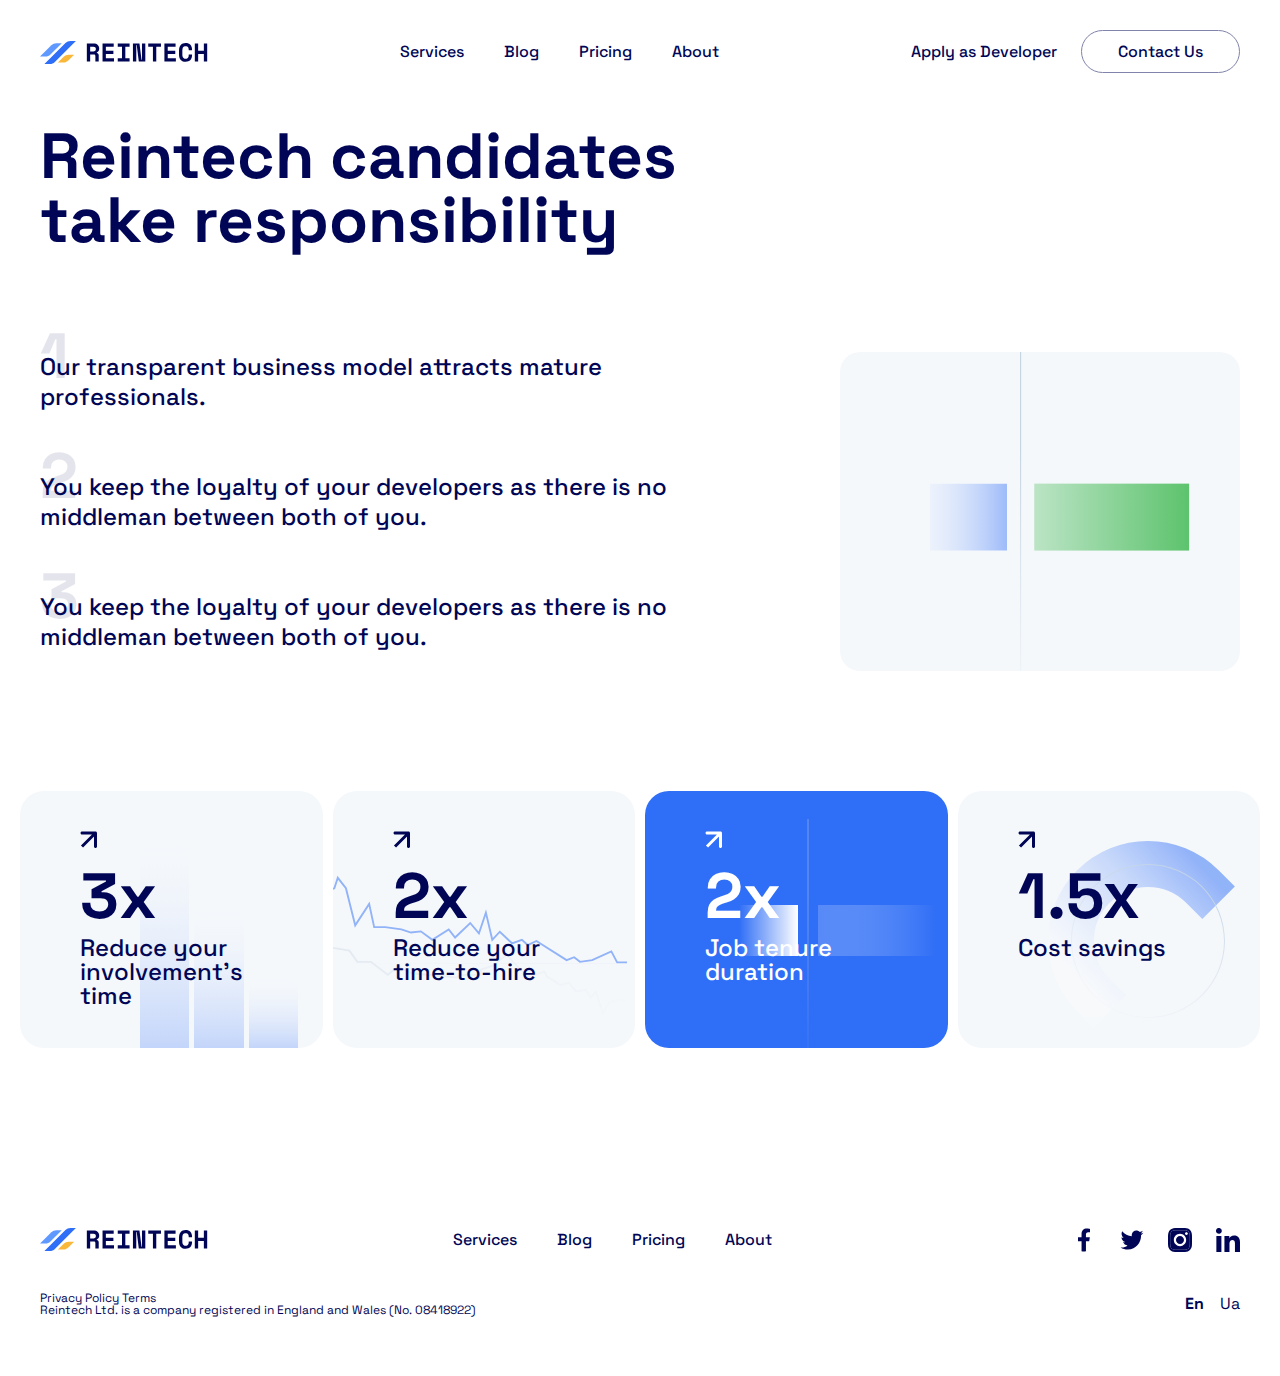
==== src/2xJ.html @ ade1cb34 "new pages" ====
<!DOCTYPE html>
<html class="h-full" lang="en">
	<head>
		<meta charset="UTF-8" />
		<meta http-equiv="X-UA-Compatible" content="IE=edge" />
		<meta name="viewport" content="width=device-width, initial-scale=1.0" />
		<title>RAINTECH</title>
		<link rel="stylesheet" href="./css/output.css" />
		<link rel="preconnect" href="https://fonts.googleapis.com" />
		<link rel="preconnect" href="https://fonts.gstatic.com" crossorigin />
		<link
			href="https://fonts.googleapis.com/css2?family=Space+Grotesk:wght@400;500;600;700&display=swap"
			rel="stylesheet"
		/>
		<link
			rel="stylesheet"
			href="https://cdn.jsdelivr.net/npm/swiper@8/swiper-bundle.min.css"
		/>
	</head>

	<body id="3x-page" class="relative h-full">
		<div class="wrapper flex min-h-full flex-col">
			<div id="overlay" class="overlay duration-300"></div>
			<!-- Header -->
			<header class="z-30">
				<div class="container">
					<div
						class="flex items-center justify-between py-10 sm:justify-center sm:py-5"
					>
						<a href=" #" class="z-20 flex">
							<img src="./img/logo.svg" alt="logo" />
						</a>
						<!-- Desktop menu -->
						<ul
							id="menu"
							class="z-10 flex animate-fadeIn items-center gap-10 md:hidden"
						>
							<!-- Menu Item -->
							<li>
								<a
									class="relative font-medium after:absolute after:left-0 after:-bottom-1 after:h-[2px] after:w-full after:scale-0 after:bg-main-black after:transition-all hover:after:scale-100"
									href="#"
								>
									<span>Services</span>
								</a>
							</li>
							<!-- Menu Item -->
							<li>
								<a
									class="relative font-medium after:absolute after:left-0 after:-bottom-1 after:h-[2px] after:w-full after:scale-0 after:bg-main-black after:transition-all hover:after:scale-100"
									href="#"
								>
									<span>Blog</span>
								</a>
							</li>
							<!-- Menu Item -->
							<li>
								<a
									class="relative font-medium after:absolute after:left-0 after:-bottom-1 after:h-[2px] after:w-full after:scale-0 after:bg-main-black after:transition-all hover:after:scale-100"
									href="#"
								>
									<span>Pricing</span>
								</a>
							</li>
							<!-- Menu Item -->
							<li>
								<a
									class="relative font-medium after:absolute after:left-0 after:-bottom-1 after:h-[2px] after:w-full after:scale-0 after:bg-main-black after:transition-all hover:after:scale-100"
									href="#"
								>
									<span>About</span>
								</a>
							</li>
						</ul>

						<!-- Header actions -->
						<ul class="flex items-center gap-6 md:ml-auto md:mr-6 sm:hidden">
							<li>
								<a
									class="relative font-medium after:absolute after:left-0 after:-bottom-1 after:h-[2px] after:w-full after:scale-0 after:bg-main-black after:transition-all hover:after:scale-100"
									href="#"
								>
									Apply as Developer
								</a>
							</li>
							<li>
								<a
									class="rounded-full border border-main-shadow py-[10px] px-9 font-medium leading-none transition-colors hover:border-main-black hover:bg-main-black hover:text-white"
									href="#"
								>
									Contact Us
								</a>
							</li>
						</ul>

						<!-- Mobile menu -->
						<ul
							id="mobile-menu"
							class="fixed -left-full right-0 top-0 bottom-0 z-20 flex h-screen w-[90%] flex-col items-center gap-[30px] overflow-auto bg-white pt-[60px] transition-all duration-300"
						>
							<li class="absolute right-10 top-10 sm:top-5 sm:right-5">
								<button id="close-menu">
									<img src="./img/burger-close.svg" alt="img" />
								</button>
							</li>
							<li>
								<a href="#" class="text-xl font-medium">Home</a>
							</li>

							<li>
								<a href="#" class="text-xl font-medium">About Us</a>
							</li>
							<li>
								<a href="#" class="text-xl font-medium">Features</a>
							</li>
							<li>
								<a href="#" class="text-xl font-medium">Solution</a>
							</li>

							<li class="mt-[70px] hidden sm:block">
								<a class="text-xl font-medium" href="#">Apply as Developer</a>
							</li>
							<li class="hidden sm:block">
								<a
									class="rounded-full border border-main-shadow py-[10px] px-9 text-xl font-medium leading-none transition-colors"
									href="#"
								>
									Contact Us
								</a>
							</li>
						</ul>

						<!-- Burger Button -->
						<button
							id="burger"
							aria-label="burger-button"
							class="z-10 hidden md:block sm:absolute sm:left-5"
						>
							<img src="./img/burger-open.svg" alt="icon" />
						</button>
					</div>
				</div>
			</header>

			<!-- Main Content -->
			<main class="flex-auto">
				<!-- Section 1 ( Info ) -->
				<section class="m-0 mt-5">
					<div class="container">
						<h2 class="max-w-[652px] md:max-w-full xs:text-4xl">
							Reintech candidates take responsibility
						</h2>

						<div
							class="mt-[100px] flex justify-between gap-[100px] md:mt-20 md:flex-col md:gap-[60px] sm:gap-[50px]"
						>
							<ul class="flex flex-col gap-[60px]">
								<li class="relative">
									<h2 class="absolute left-0 top-[-28px] opacity-10">1</h2>
									<p class="text-2xl font-medium leading-tight">
										Our transparent business model attracts mature
										professionals.
									</p>
								</li>
								<li class="relative">
									<h2 class="absolute left-0 top-[-28px] opacity-10">2</h2>
									<p class="text-2xl font-medium leading-tight">
										You keep the loyalty of your developers as there is no
										middleman between both of you.
									</p>
								</li>
								<li class="relative">
									<h2 class="absolute left-0 top-[-28px] opacity-10">3</h2>
									<p class="text-2xl font-medium leading-tight">
										You keep the loyalty of your developers as there is no
										middleman between both of you.
									</p>
								</li>
							</ul>

							<div
								class="flex max-w-[400px] shrink-0 items-center justify-center rounded-[20px] bg-blue-shadow pl-[90px] pr-[50px] md:h-[400px] md:max-w-full sm:h-[350px]"
							>
								<img src="./img/info-3.svg" alt="img" />
							</div>
						</div>
					</div>
				</section>
				<!-- Section 2 ( Stats ) -->
				<section class="sm:mb-0">
					<div class="container-big">
						<!-- Stats -->
						<div
							class="grid grid-cols-4 gap-[10px] overflow-hidden md:grid-cols-2 sm:mx-auto sm:max-w-[320px] sm:grid-cols-1"
						>
							<!-- Stats Item 1 -->
							<div
								class="relative z-0 rounded-[24px] bg-blue-shadow py-10 pl-[60px] pr-10"
							>
								<img
									class="absolute bottom-0 right-[25px] z-[-1]"
									src="./img/stats-1.svg"
									alt="img"
								/>
								<svg
									width="17"
									height="17"
									viewBox="0 0 17 17"
									fill="none"
									xmlns="http://www.w3.org/2000/svg"
								>
									<path
										d="M17 2C17 1.17157 16.3284 0.5 15.5 0.5H2C1.17157 0.5 0.5 1.17157 0.5 2C0.5 2.82843 1.17157 3.5 2 3.5H14V15.5C14 16.3284 14.6716 17 15.5 17C16.3284 17 17 16.3284 17 15.5V2ZM3.06066 16.5607L16.5607 3.06066L14.4393 0.93934L0.93934 14.4393L3.06066 16.5607Z"
										fill="#000655"
									/>
								</svg>

								<h2 class="e mt-4 pl-0">3x</h2>
								<p class="mt-2 text-2xl font-medium leading-none">
									Reduce your involvement's time
								</p>
							</div>

							<!-- Stats Item 2 -->
							<div
								class="relative z-0 overflow-hidden rounded-[24px] bg-blue-shadow py-10 pl-[60px] pr-10"
							>
								<img
									class="absolute bottom-8 -left-2 z-[-1]"
									src="./img/stats-2.svg"
									alt="img"
								/>
								<svg
									width="17"
									height="17"
									viewBox="0 0 17 17"
									fill="none"
									xmlns="http://www.w3.org/2000/svg"
								>
									<path
										d="M17 2C17 1.17157 16.3284 0.5 15.5 0.5H2C1.17157 0.5 0.5 1.17157 0.5 2C0.5 2.82843 1.17157 3.5 2 3.5H14V15.5C14 16.3284 14.6716 17 15.5 17C16.3284 17 17 16.3284 17 15.5V2ZM3.06066 16.5607L16.5607 3.06066L14.4393 0.93934L0.93934 14.4393L3.06066 16.5607Z"
										fill="#000655"
									/>
								</svg>

								<h2 class="mt-4 pl-0">2x</h2>
								<p class="mt-2 text-2xl font-medium leading-none">
									Reduce your time-to-hire
								</p>
							</div>

							<!-- Stats Item 3 -->
							<div
								class="relative z-0 overflow-hidden rounded-[24px] bg-main-blue py-10 pl-[60px] pr-10"
							>
								<img
									class="absolute bottom-0 right-3 z-[-1] object-cover"
									src="./img/stats-3.svg"
									alt="img"
								/>
								<svg
									width="17"
									height="17"
									viewBox="0 0 17 17"
									fill="none"
									xmlns="http://www.w3.org/2000/svg"
								>
									<path
										d="M17 2C17 1.17157 16.3284 0.5 15.5 0.5H2C1.17157 0.5 0.5 1.17157 0.5 2C0.5 2.82843 1.17157 3.5 2 3.5H14V15.5C14 16.3284 14.6716 17 15.5 17C16.3284 17 17 16.3284 17 15.5V2ZM3.06066 16.5607L16.5607 3.06066L14.4393 0.93934L0.93934 14.4393L3.06066 16.5607Z"
										fill="white"
									/>
								</svg>

								<h2 class="mt-4 pl-0 text-white">2x</h2>
								<p class="mt-2 text-2xl font-medium leading-none text-white">
									Job tenure duration
								</p>
							</div>

							<!-- Stats Item 4 -->
							<div
								class="relative z-0 overflow-hidden rounded-[24px] bg-blue-shadow py-10 pl-[60px] pr-10"
							>
								<img
									class="absolute bottom-5 right-[25px] z-[-1] object-cover"
									src="./img/stats-4.svg"
									alt="img"
								/>
								<svg
									width="17"
									height="17"
									viewBox="0 0 17 17"
									fill="none"
									xmlns="http://www.w3.org/2000/svg"
								>
									<path
										d="M17 2C17 1.17157 16.3284 0.5 15.5 0.5H2C1.17157 0.5 0.5 1.17157 0.5 2C0.5 2.82843 1.17157 3.5 2 3.5H14V15.5C14 16.3284 14.6716 17 15.5 17C16.3284 17 17 16.3284 17 15.5V2ZM3.06066 16.5607L16.5607 3.06066L14.4393 0.93934L0.93934 14.4393L3.06066 16.5607Z"
										fill="#000655"
									/>
								</svg>

								<h2 class="mt-4 pl-0">1.5х</h2>
								<p class="mt-2 text-2xl font-medium leading-none">
									Cost savings
								</p>
							</div>
						</div>
					</div>
				</section>
			</main>

			<!-- Cookie -->
			<div
				id="cookie"
				class="fixed bottom-0 left-0 right-0 z-20 hidden animate-fadeIn bg-white shadow after:absolute after:-top-[23px] after:left-0 after:h-6 after:w-full after:bg-[linear-gradient(180deg,#193E63_0%,rgba(25,62,99,0.00)_100%)] after:opacity-[0.02]"
			>
				<div class="container">
					<div
						class="flex items-center justify-between gap-[50px] py-8 md:py-6 sm:flex-col sm:items-start sm:justify-start sm:gap-5"
					>
						<p class="text-base font-medium leading-[1.4] md:text-sm">
							This website uses cookies to improve your experience and collect
							and analyze information about the users. By continuing to browse
							this website or by clicking “Ok” you agree with our use of
							cookies. If you would like to know more and manage your cookies,
							you should check our
							<a class="underline" href="#">Cookie Policy</a>
							and
							<a class="underline" href="#">Privacy Policy</a>
							.
						</p>
						<button id="close-cookie" class="btn px-10 py-[14px]">OK</button>
					</div>
				</div>
			</div>
			<!-- Footer -->
			<footer class="py-[60px] sm:py-[50px]">
				<div class="container">
					<div
						class="grid grid-cols-3 justify-between gap-10 sm:grid-cols-2 xs:grid-cols-1"
					>
						<!-- Footer logo -->
						<a class="md:order-1" href="#">
							<img src="./img/logo.svg" alt="img" />
						</a>

						<!-- Footer menu -->
						<ul
							id="menu"
							class="z-10 flex animate-fadeIn items-center gap-10 md:order-2 md:gap-5 sm:order-3 sm:gap-4"
						>
							<!-- Menu Item -->
							<li>
								<a
									class="relative font-medium after:absolute after:left-0 after:-bottom-1 after:h-[2px] after:w-full after:scale-0 after:bg-main-black after:transition-all hover:after:scale-100"
									href="#"
								>
									<span>Services</span>
								</a>
							</li>
							<!-- Menu Item -->
							<li>
								<a
									class="relative font-medium after:absolute after:left-0 after:-bottom-1 after:h-[2px] after:w-full after:scale-0 after:bg-main-black after:transition-all hover:after:scale-100"
									href="#"
								>
									<span>Blog</span>
								</a>
							</li>
							<!-- Menu Item -->
							<li>
								<a
									class="relative font-medium after:absolute after:left-0 after:-bottom-1 after:h-[2px] after:w-full after:scale-0 after:bg-main-black after:transition-all hover:after:scale-100"
									href="#"
								>
									<span>Pricing</span>
								</a>
							</li>
							<!-- Menu Item -->
							<li>
								<a
									class="relative font-medium after:absolute after:left-0 after:-bottom-1 after:h-[2px] after:w-full after:scale-0 after:bg-main-black after:transition-all hover:after:scale-100"
									href="#"
								>
									<span>About</span>
								</a>
							</li>
						</ul>

						<!-- Footer social -->
						<ul
							class="ml-auto flex items-center gap-6 md:order-5 sm:order-2 xs:ml-0"
						>
							<li>
								<a class="group" href="#">
									<svg
										class="transition-all group-hover:scale-125"
										xmlns="http://www.w3.org/2000/svg"
										width="24"
										height="24"
										viewBox="0 0 24 24"
										fill="none"
									>
										<path
											d="M17.2137 13.3278L17.8356 9.23262H13.9452V6.57631C13.9452 5.45568 14.4877 4.36272 16.2301 4.36272H18V0.876308C18 0.876308 16.3945 0.599609 14.8603 0.599609C11.6548 0.599609 9.56164 2.56141 9.56164 6.11145V9.23262H6V13.3278H9.56164V23.2281C10.2767 23.3415 11.0082 23.3996 11.7534 23.3996C12.4986 23.3996 13.2301 23.3415 13.9452 23.2281V13.3278H17.2137Z"
											fill="#000655"
										/>
									</svg>
								</a>
							</li>
							<li>
								<a class="group" href="#">
									<svg
										class="transition-all group-hover:scale-125"
										xmlns="http://www.w3.org/2000/svg"
										width="24"
										height="24"
										viewBox="0 0 24 24"
										fill="none"
									>
										<path
											d="M21.0586 7.18114C21.0678 7.39235 21.0679 7.59395 21.0679 7.80515C21.0771 14.2084 16.3726 21.6004 7.76939 21.6004C5.23194 21.6004 2.7408 20.842 0.601562 19.4212C0.971993 19.4692 1.34242 19.4884 1.71285 19.4884C3.81505 19.4884 5.86168 18.7588 7.51935 17.4052C5.51903 17.3668 3.75948 16.0132 3.14827 14.0356C3.85209 14.1796 4.57443 14.1508 5.25973 13.9492C3.08345 13.5076 1.51838 11.5204 1.50912 9.20675C1.50912 9.18755 1.50912 9.16835 1.50912 9.14915C2.15737 9.52355 2.88897 9.73475 3.62983 9.75395C1.5832 8.33315 0.944211 5.50114 2.18515 3.28353C4.56517 6.31714 8.06574 8.15075 11.8256 8.35235C11.4459 6.67234 11.9645 4.90594 13.1777 3.71553C15.0576 1.88193 18.0211 1.97793 19.7991 3.92673C20.8456 3.71553 21.855 3.31233 22.7718 2.74593C22.4199 3.86913 21.6883 4.81954 20.7159 5.42434C21.642 5.30914 22.5496 5.04994 23.4016 4.66594C22.7718 5.64514 21.9754 6.48994 21.0586 7.18114Z"
											fill="#000655"
										/>
									</svg>
								</a>
							</li>
							<li>
								<a class="group" href="#">
									<svg
										class="transition-all group-hover:scale-125"
										xmlns="http://www.w3.org/2000/svg"
										width="24"
										height="24"
										viewBox="0 0 24 24"
										fill="none"
									>
										<g clip-path="url(#clip0_1_430)">
											<path
												d="M12 2.16276C15.206 2.16276 15.5824 2.17705 16.8496 2.23422C18.0215 2.28662 18.655 2.48194 19.079 2.64867C19.6411 2.8678 20.0413 3.12505 20.4605 3.54426C20.8797 3.96348 21.1417 4.36364 21.3561 4.92576C21.5181 5.34974 21.7182 5.98333 21.7706 7.15522C21.8277 8.42239 21.842 8.79873 21.842 12.0048C21.842 15.2108 21.8277 15.5871 21.7706 16.8543C21.7182 18.0262 21.5228 18.6598 21.3561 19.0838C21.137 19.6459 20.8797 20.046 20.4605 20.4653C20.0413 20.8845 19.6411 21.1465 19.079 21.3609C18.655 21.5228 18.0215 21.7229 16.8496 21.7753C15.5824 21.8325 15.206 21.8468 12 21.8468C8.79397 21.8468 8.41763 21.8325 7.15046 21.7753C5.97857 21.7229 5.34498 21.5276 4.921 21.3609C4.35888 21.1417 3.95872 20.8845 3.5395 20.4653C3.12029 20.046 2.85828 19.6459 2.64391 19.0838C2.48194 18.6598 2.28186 18.0262 2.22946 16.8543C2.17229 15.5871 2.158 15.2108 2.158 12.0048C2.158 8.79873 2.17229 8.42239 2.22946 7.15522C2.28186 5.98333 2.47718 5.34974 2.64391 4.92576C2.86304 4.36364 3.12029 3.96348 3.5395 3.54426C3.95872 3.12505 4.35888 2.86304 4.921 2.64867C5.34498 2.4867 5.97857 2.28662 7.15046 2.23422C8.41763 2.17229 8.79874 2.16276 12 2.16276ZM12 0C8.74157 0 8.33188 0.0142914 7.05042 0.0714569C5.77372 0.128622 4.90195 0.333466 4.13974 0.628821C3.34895 0.933704 2.68202 1.34815 2.01509 2.01509C1.34816 2.68202 0.938468 3.35371 0.628821 4.13974C0.333466 4.90195 0.128623 5.77372 0.071457 7.05518C0.0142914 8.33188 0 8.74156 0 12C0 15.2584 0.0142914 15.6681 0.071457 16.9496C0.128623 18.2263 0.333466 19.0981 0.628821 19.865C0.933705 20.6558 1.34816 21.3227 2.01509 21.9897C2.68202 22.6566 3.35371 23.0663 4.13974 23.3759C4.90195 23.6713 5.77372 23.8761 7.05519 23.9333C8.33665 23.9905 8.74157 24.0048 12.0048 24.0048C15.268 24.0048 15.6729 23.9905 16.9544 23.9333C18.2311 23.8761 19.1028 23.6713 19.8698 23.3759C20.6606 23.0711 21.3275 22.6566 21.9945 21.9897C22.6614 21.3227 23.0711 20.6511 23.3807 19.865C23.6761 19.1028 23.8809 18.231 23.9381 16.9496C23.9953 15.6681 24.0095 15.2632 24.0095 12C24.0095 8.7368 23.9953 8.33188 23.9381 7.05042C23.8809 5.77372 23.6761 4.90194 23.3807 4.13497C23.0758 3.34418 22.6614 2.67725 21.9945 2.01032C21.3275 1.34339 20.6558 0.933704 19.8698 0.624057C19.1076 0.328702 18.2358 0.123859 16.9544 0.0666931C15.6681 0.0142914 15.2584 0 12 0Z"
												fill="#000655"
											/>
											<path
												d="M12 2.16276C15.206 2.16276 15.5824 2.17705 16.8496 2.23422C18.0215 2.28662 18.655 2.48194 19.079 2.64867C19.6411 2.8678 20.0413 3.12505 20.4605 3.54426C20.8797 3.96348 21.1417 4.36364 21.3561 4.92576C21.5181 5.34974 21.7182 5.98333 21.7706 7.15522C21.8277 8.42239 21.842 8.79873 21.842 12.0048C21.842 15.2108 21.8277 15.5871 21.7706 16.8543C21.7182 18.0262 21.5228 18.6598 21.3561 19.0838C21.137 19.6459 20.8797 20.046 20.4605 20.4653C20.0413 20.8845 19.6411 21.1465 19.079 21.3609C18.655 21.5228 18.0215 21.7229 16.8496 21.7753C15.5824 21.8325 15.206 21.8468 12 21.8468C8.79397 21.8468 8.41763 21.8325 7.15046 21.7753C5.97857 21.7229 5.34498 21.5276 4.921 21.3609C4.35888 21.1417 3.95872 20.8845 3.5395 20.4653C3.12029 20.046 2.85828 19.6459 2.64391 19.0838C2.48194 18.6598 2.28186 18.0262 2.22946 16.8543C2.17229 15.5871 2.158 15.2108 2.158 12.0048C2.158 8.79873 2.17229 8.42239 2.22946 7.15522C2.28186 5.98333 2.47718 5.34974 2.64391 4.92576C2.86304 4.36364 3.12029 3.96348 3.5395 3.54426C3.95872 3.12505 4.35888 2.86304 4.921 2.64867C5.34498 2.4867 5.97857 2.28662 7.15046 2.23422C8.41763 2.17229 8.79874 2.16276 12 2.16276Z"
												fill="#000655"
											/>
											<path
												d="M12.0003 5.84082C8.59894 5.84082 5.83594 8.59906 5.83594 12.0052C5.83594 15.4113 8.59417 18.1695 12.0003 18.1695C15.4064 18.1695 18.1646 15.4113 18.1646 12.0052C18.1646 8.59906 15.4064 5.84082 12.0003 5.84082ZM12.0003 16.002C9.78989 16.002 7.9987 14.2108 7.9987 12.0004C7.9987 9.79 9.78989 7.99882 12.0003 7.99882C14.2107 7.99882 16.0019 9.79 16.0019 12.0004C16.0019 14.2108 14.2107 16.002 12.0003 16.002Z"
												fill="white"
											/>
											<path
												d="M18.4074 7.03163C19.202 7.03163 19.8461 6.38752 19.8461 5.59296C19.8461 4.79841 19.202 4.1543 18.4074 4.1543C17.6129 4.1543 16.9688 4.79841 16.9688 5.59296C16.9688 6.38752 17.6129 7.03163 18.4074 7.03163Z"
												fill="white"
											/>
										</g>
										<defs>
											<clipPath id="clip0_1_430">
												<rect width="24" height="24" fill="white" />
											</clipPath>
										</defs>
									</svg>
								</a>
							</li>
							<li>
								<a class="group" href="#">
									<svg
										class="transition-all group-hover:scale-125"
										xmlns="http://www.w3.org/2000/svg"
										width="24"
										height="24"
										viewBox="0 0 24 24"
										fill="none"
									>
										<g clip-path="url(#clip0_1_434)">
											<path
												d="M5.4053 23.986H0.361131V7.99609H5.4053V23.986Z"
												fill="#000655"
											/>
											<path
												d="M2.87972 5.78024C2.30755 5.77703 1.74915 5.60473 1.275 5.28511C0.800851 4.96549 0.432201 4.51285 0.215575 3.98434C-0.00105109 3.45582 -0.0559438 2.87511 0.0578241 2.31549C0.171592 1.75587 0.448922 1.24243 0.854814 0.839954C1.26071 0.43748 1.77697 0.164017 2.33844 0.0540754C2.89992 -0.0558659 3.48145 0.00264305 4.00964 0.222217C4.53783 0.441792 4.98901 0.81259 5.30623 1.28782C5.62346 1.76305 5.79251 2.3214 5.79206 2.89242C5.79746 3.27472 5.72567 3.65419 5.58099 4.00821C5.43631 4.36224 5.22168 4.68357 4.94991 4.95305C4.67814 5.22253 4.35478 5.43465 3.99912 5.57677C3.64345 5.71888 3.26276 5.78808 2.87972 5.78024Z"
												fill="#000655"
											/>
											<path
												d="M23.9977 24H18.9558V15.2645C18.9558 12.6882 17.8585 11.893 16.4419 11.893C14.9461 11.893 13.4783 13.0184 13.4783 15.3296V24H8.43413V8.00772H13.2849V10.2236H13.3502C13.8371 9.24004 15.5426 7.55897 18.145 7.55897C20.9595 7.55897 24 9.22609 24 14.1089L23.9977 24Z"
												fill="#000655"
											/>
										</g>
										<defs>
											<clipPath id="clip0_1_434">
												<rect width="24" height="24" fill="white" />
											</clipPath>
										</defs>
									</svg>
								</a>
							</li>
						</ul>

						<!-- Privacy -->
						<div
							class="col-span-2 flex flex-col text-xs leading-none md:order-4 sm:order-5 xs:col-span-1"
						>
							<a href="#" target="_blank">Privacy Policy Terms</a>
							<p>
								Reintech Ltd. is a company registered in England and Wales (No.
								08418922)
							</p>
						</div>
						<!-- Language -->
						<div class="ml-auto flex gap-4 md:order-3 sm:order-4 xs:ml-0">
							<button class="lang-btn active">En</button>
							<button class="lang-btn">Ua</button>
						</div>
					</div>
				</div>
			</footer>
		</div>

		<!-- JS -->
		<script src="https://cdn.jsdelivr.net/npm/swiper@8/swiper-bundle.min.js"></script>
		<script src="./js/main.js"></script>
	</body>
</html>
---- src/css/output.css ----
/*
! tailwindcss v3.2.7 | MIT License | https://tailwindcss.com
*/

/*
1. Prevent padding and border from affecting element width. (https://github.com/mozdevs/cssremedy/issues/4)
2. Allow adding a border to an element by just adding a border-width. (https://github.com/tailwindcss/tailwindcss/pull/116)
*/

*,
::before,
::after {
  box-sizing: border-box;
  /* 1 */
  border-width: 0;
  /* 2 */
  border-style: solid;
  /* 2 */
  border-color: #e5e7eb;
  /* 2 */
}

::before,
::after {
  --tw-content: '';
}

/*
1. Use a consistent sensible line-height in all browsers.
2. Prevent adjustments of font size after orientation changes in iOS.
3. Use a more readable tab size.
4. Use the user's configured `sans` font-family by default.
5. Use the user's configured `sans` font-feature-settings by default.
*/

html {
  line-height: 1.5;
  /* 1 */
  -webkit-text-size-adjust: 100%;
  /* 2 */
  -moz-tab-size: 4;
  /* 3 */
  -o-tab-size: 4;
     tab-size: 4;
  /* 3 */
  font-family: ui-sans-serif, system-ui, -apple-system, BlinkMacSystemFont, "Segoe UI", Roboto, "Helvetica Neue", Arial, "Noto Sans", sans-serif, "Apple Color Emoji", "Segoe UI Emoji", "Segoe UI Symbol", "Noto Color Emoji";
  /* 4 */
  font-feature-settings: normal;
  /* 5 */
}

/*
1. Remove the margin in all browsers.
2. Inherit line-height from `html` so users can set them as a class directly on the `html` element.
*/

body {
  margin: 0;
  /* 1 */
  line-height: inherit;
  /* 2 */
}

/*
1. Add the correct height in Firefox.
2. Correct the inheritance of border color in Firefox. (https://bugzilla.mozilla.org/show_bug.cgi?id=190655)
3. Ensure horizontal rules are visible by default.
*/

hr {
  height: 0;
  /* 1 */
  color: inherit;
  /* 2 */
  border-top-width: 1px;
  /* 3 */
}

/*
Add the correct text decoration in Chrome, Edge, and Safari.
*/

abbr:where([title]) {
  -webkit-text-decoration: underline dotted;
          text-decoration: underline dotted;
}

/*
Remove the default font size and weight for headings.
*/

h1,
h2,
h3,
h4,
h5,
h6 {
  font-size: inherit;
  font-weight: inherit;
}

/*
Reset links to optimize for opt-in styling instead of opt-out.
*/

a {
  color: inherit;
  text-decoration: inherit;
}

/*
Add the correct font weight in Edge and Safari.
*/

b,
strong {
  font-weight: bolder;
}

/*
1. Use the user's configured `mono` font family by default.
2. Correct the odd `em` font sizing in all browsers.
*/

code,
kbd,
samp,
pre {
  font-family: ui-monospace, SFMono-Regular, Menlo, Monaco, Consolas, "Liberation Mono", "Courier New", monospace;
  /* 1 */
  font-size: 1em;
  /* 2 */
}

/*
Add the correct font size in all browsers.
*/

small {
  font-size: 80%;
}

/*
Prevent `sub` and `sup` elements from affecting the line height in all browsers.
*/

sub,
sup {
  font-size: 75%;
  line-height: 0;
  position: relative;
  vertical-align: baseline;
}

sub {
  bottom: -0.25em;
}

sup {
  top: -0.5em;
}

/*
1. Remove text indentation from table contents in Chrome and Safari. (https://bugs.chromium.org/p/chromium/issues/detail?id=999088, https://bugs.webkit.org/show_bug.cgi?id=201297)
2. Correct table border color inheritance in all Chrome and Safari. (https://bugs.chromium.org/p/chromium/issues/detail?id=935729, https://bugs.webkit.org/show_bug.cgi?id=195016)
3. Remove gaps between table borders by default.
*/

table {
  text-indent: 0;
  /* 1 */
  border-color: inherit;
  /* 2 */
  border-collapse: collapse;
  /* 3 */
}

/*
1. Change the font styles in all browsers.
2. Remove the margin in Firefox and Safari.
3. Remove default padding in all browsers.
*/

button,
input,
optgroup,
select,
textarea {
  font-family: inherit;
  /* 1 */
  font-size: 100%;
  /* 1 */
  font-weight: inherit;
  /* 1 */
  line-height: inherit;
  /* 1 */
  color: inherit;
  /* 1 */
  margin: 0;
  /* 2 */
  padding: 0;
  /* 3 */
}

/*
Remove the inheritance of text transform in Edge and Firefox.
*/

button,
select {
  text-transform: none;
}

/*
1. Correct the inability to style clickable types in iOS and Safari.
2. Remove default button styles.
*/

button,
[type='button'],
[type='reset'],
[type='submit'] {
  -webkit-appearance: button;
  /* 1 */
  background-color: transparent;
  /* 2 */
  background-image: none;
  /* 2 */
}

/*
Use the modern Firefox focus style for all focusable elements.
*/

:-moz-focusring {
  outline: auto;
}

/*
Remove the additional `:invalid` styles in Firefox. (https://github.com/mozilla/gecko-dev/blob/2f9eacd9d3d995c937b4251a5557d95d494c9be1/layout/style/res/forms.css#L728-L737)
*/

:-moz-ui-invalid {
  box-shadow: none;
}

/*
Add the correct vertical alignment in Chrome and Firefox.
*/

progress {
  vertical-align: baseline;
}

/*
Correct the cursor style of increment and decrement buttons in Safari.
*/

::-webkit-inner-spin-button,
::-webkit-outer-spin-button {
  height: auto;
}

/*
1. Correct the odd appearance in Chrome and Safari.
2. Correct the outline style in Safari.
*/

[type='search'] {
  -webkit-appearance: textfield;
  /* 1 */
  outline-offset: -2px;
  /* 2 */
}

/*
Remove the inner padding in Chrome and Safari on macOS.
*/

::-webkit-search-decoration {
  -webkit-appearance: none;
}

/*
1. Correct the inability to style clickable types in iOS and Safari.
2. Change font properties to `inherit` in Safari.
*/

::-webkit-file-upload-button {
  -webkit-appearance: button;
  /* 1 */
  font: inherit;
  /* 2 */
}

/*
Add the correct display in Chrome and Safari.
*/

summary {
  display: list-item;
}

/*
Removes the default spacing and border for appropriate elements.
*/

blockquote,
dl,
dd,
h1,
h2,
h3,
h4,
h5,
h6,
hr,
figure,
p,
pre {
  margin: 0;
}

fieldset {
  margin: 0;
  padding: 0;
}

legend {
  padding: 0;
}

ol,
ul,
menu {
  list-style: none;
  margin: 0;
  padding: 0;
}

/*
Prevent resizing textareas horizontally by default.
*/

textarea {
  resize: vertical;
}

/*
1. Reset the default placeholder opacity in Firefox. (https://github.com/tailwindlabs/tailwindcss/issues/3300)
2. Set the default placeholder color to the user's configured gray 400 color.
*/

input::-moz-placeholder, textarea::-moz-placeholder {
  opacity: 1;
  /* 1 */
  color: #9ca3af;
  /* 2 */
}

input::placeholder,
textarea::placeholder {
  opacity: 1;
  /* 1 */
  color: #9ca3af;
  /* 2 */
}

/*
Set the default cursor for buttons.
*/

button,
[role="button"] {
  cursor: pointer;
}

/*
Make sure disabled buttons don't get the pointer cursor.
*/

:disabled {
  cursor: default;
}

/*
1. Make replaced elements `display: block` by default. (https://github.com/mozdevs/cssremedy/issues/14)
2. Add `vertical-align: middle` to align replaced elements more sensibly by default. (https://github.com/jensimmons/cssremedy/issues/14#issuecomment-634934210)
   This can trigger a poorly considered lint error in some tools but is included by design.
*/

img,
svg,
video,
canvas,
audio,
iframe,
embed,
object {
  display: block;
  /* 1 */
  vertical-align: middle;
  /* 2 */
}

/*
Constrain images and videos to the parent width and preserve their intrinsic aspect ratio. (https://github.com/mozdevs/cssremedy/issues/14)
*/

img,
video {
  max-width: 100%;
  height: auto;
}

/* Make elements with the HTML hidden attribute stay hidden by default */

[hidden] {
  display: none;
}

[type='text'],[type='email'],[type='url'],[type='password'],[type='number'],[type='date'],[type='datetime-local'],[type='month'],[type='search'],[type='tel'],[type='time'],[type='week'],[multiple],textarea,select {
  -webkit-appearance: none;
     -moz-appearance: none;
          appearance: none;
  background-color: #fff;
  border-color: #6b7280;
  border-width: 1px;
  border-radius: 0px;
  padding-top: 0.5rem;
  padding-right: 0.75rem;
  padding-bottom: 0.5rem;
  padding-left: 0.75rem;
  font-size: 1rem;
  line-height: 1.5rem;
  --tw-shadow: 0 0 #0000;
}

[type='text']:focus, [type='email']:focus, [type='url']:focus, [type='password']:focus, [type='number']:focus, [type='date']:focus, [type='datetime-local']:focus, [type='month']:focus, [type='search']:focus, [type='tel']:focus, [type='time']:focus, [type='week']:focus, [multiple]:focus, textarea:focus, select:focus {
  outline: 2px solid transparent;
  outline-offset: 2px;
  --tw-ring-inset: var(--tw-empty,/*!*/ /*!*/);
  --tw-ring-offset-width: 0px;
  --tw-ring-offset-color: #fff;
  --tw-ring-color: #2563eb;
  --tw-ring-offset-shadow: var(--tw-ring-inset) 0 0 0 var(--tw-ring-offset-width) var(--tw-ring-offset-color);
  --tw-ring-shadow: var(--tw-ring-inset) 0 0 0 calc(1px + var(--tw-ring-offset-width)) var(--tw-ring-color);
  box-shadow: var(--tw-ring-offset-shadow), var(--tw-ring-shadow), var(--tw-shadow);
  border-color: #2563eb;
}

input::-moz-placeholder, textarea::-moz-placeholder {
  color: #6b7280;
  opacity: 1;
}

input::placeholder,textarea::placeholder {
  color: #6b7280;
  opacity: 1;
}

::-webkit-datetime-edit-fields-wrapper {
  padding: 0;
}

::-webkit-date-and-time-value {
  min-height: 1.5em;
}

::-webkit-datetime-edit,::-webkit-datetime-edit-year-field,::-webkit-datetime-edit-month-field,::-webkit-datetime-edit-day-field,::-webkit-datetime-edit-hour-field,::-webkit-datetime-edit-minute-field,::-webkit-datetime-edit-second-field,::-webkit-datetime-edit-millisecond-field,::-webkit-datetime-edit-meridiem-field {
  padding-top: 0;
  padding-bottom: 0;
}

select {
  background-image: url("data:image/svg+xml,%3csvg xmlns='http://www.w3.org/2000/svg' fill='none' viewBox='0 0 20 20'%3e%3cpath stroke='%236b7280' stroke-linecap='round' stroke-linejoin='round' stroke-width='1.5' d='M6 8l4 4 4-4'/%3e%3c/svg%3e");
  background-position: right 0.5rem center;
  background-repeat: no-repeat;
  background-size: 1.5em 1.5em;
  padding-right: 2.5rem;
  -webkit-print-color-adjust: exact;
          print-color-adjust: exact;
}

[multiple] {
  background-image: initial;
  background-position: initial;
  background-repeat: unset;
  background-size: initial;
  padding-right: 0.75rem;
  -webkit-print-color-adjust: unset;
          print-color-adjust: unset;
}

[type='checkbox'],[type='radio'] {
  -webkit-appearance: none;
     -moz-appearance: none;
          appearance: none;
  padding: 0;
  -webkit-print-color-adjust: exact;
          print-color-adjust: exact;
  display: inline-block;
  vertical-align: middle;
  background-origin: border-box;
  -webkit-user-select: none;
     -moz-user-select: none;
          user-select: none;
  flex-shrink: 0;
  height: 1rem;
  width: 1rem;
  color: #2563eb;
  background-color: #fff;
  border-color: #6b7280;
  border-width: 1px;
  --tw-shadow: 0 0 #0000;
}

[type='checkbox'] {
  border-radius: 0px;
}

[type='radio'] {
  border-radius: 100%;
}

[type='checkbox']:focus,[type='radio']:focus {
  outline: 2px solid transparent;
  outline-offset: 2px;
  --tw-ring-inset: var(--tw-empty,/*!*/ /*!*/);
  --tw-ring-offset-width: 2px;
  --tw-ring-offset-color: #fff;
  --tw-ring-color: #2563eb;
  --tw-ring-offset-shadow: var(--tw-ring-inset) 0 0 0 var(--tw-ring-offset-width) var(--tw-ring-offset-color);
  --tw-ring-shadow: var(--tw-ring-inset) 0 0 0 calc(2px + var(--tw-ring-offset-width)) var(--tw-ring-color);
  box-shadow: var(--tw-ring-offset-shadow), var(--tw-ring-shadow), var(--tw-shadow);
}

[type='checkbox']:checked,[type='radio']:checked {
  border-color: transparent;
  background-color: currentColor;
  background-size: 100% 100%;
  background-position: center;
  background-repeat: no-repeat;
}

[type='checkbox']:checked {
  background-image: url("data:image/svg+xml,%3csvg viewBox='0 0 16 16' fill='white' xmlns='http://www.w3.org/2000/svg'%3e%3cpath d='M12.207 4.793a1 1 0 010 1.414l-5 5a1 1 0 01-1.414 0l-2-2a1 1 0 011.414-1.414L6.5 9.086l4.293-4.293a1 1 0 011.414 0z'/%3e%3c/svg%3e");
}

[type='radio']:checked {
  background-image: url("data:image/svg+xml,%3csvg viewBox='0 0 16 16' fill='white' xmlns='http://www.w3.org/2000/svg'%3e%3ccircle cx='8' cy='8' r='3'/%3e%3c/svg%3e");
}

[type='checkbox']:checked:hover,[type='checkbox']:checked:focus,[type='radio']:checked:hover,[type='radio']:checked:focus {
  border-color: transparent;
  background-color: currentColor;
}

[type='checkbox']:indeterminate {
  background-image: url("data:image/svg+xml,%3csvg xmlns='http://www.w3.org/2000/svg' fill='none' viewBox='0 0 16 16'%3e%3cpath stroke='white' stroke-linecap='round' stroke-linejoin='round' stroke-width='2' d='M4 8h8'/%3e%3c/svg%3e");
  border-color: transparent;
  background-color: currentColor;
  background-size: 100% 100%;
  background-position: center;
  background-repeat: no-repeat;
}

[type='checkbox']:indeterminate:hover,[type='checkbox']:indeterminate:focus {
  border-color: transparent;
  background-color: currentColor;
}

[type='file'] {
  background: unset;
  border-color: inherit;
  border-width: 0;
  border-radius: 0;
  padding: 0;
  font-size: unset;
  line-height: inherit;
}

[type='file']:focus {
  outline: 1px solid ButtonText;
  outline: 1px auto -webkit-focus-ring-color;
}

.container {
  max-width: 1240px;
}

body {
  position: relative;
  font-family: Space Grotesk, sans-serif;
  --tw-text-opacity: 1;
  color: rgb(0 6 85 / var(--tw-text-opacity));
}

section {
  margin-top: 120px;
  margin-bottom: 120px;
}

@media (max-width: 991.99px) {
  section {
    margin-top: 100px;
    margin-bottom: 100px;
  }
}

@media (max-width: 767.99px) {
  section {
    margin-top: 80px;
    margin-bottom: 80px;
  }
}

h2 {
  font-size: 64px;
  font-weight: 700;
  line-height: 1;
  --tw-text-opacity: 1;
  color: rgb(0 6 85 / var(--tw-text-opacity));
}

@media (max-width: 767.99px) {
  h2 {
    font-size: 3rem;
    line-height: 1;
  }
}

h3 {
  font-size: 32px;
  font-weight: 700;
  line-height: 1;
  letter-spacing: 0.32px;
  --tw-text-opacity: 1;
  color: rgb(0 6 85 / var(--tw-text-opacity));
}

@media (max-width: 374.99px) {
  h3 {
    font-size: 1.5rem;
    line-height: 2rem;
  }
}

*, ::before, ::after {
  --tw-border-spacing-x: 0;
  --tw-border-spacing-y: 0;
  --tw-translate-x: 0;
  --tw-translate-y: 0;
  --tw-rotate: 0;
  --tw-skew-x: 0;
  --tw-skew-y: 0;
  --tw-scale-x: 1;
  --tw-scale-y: 1;
  --tw-pan-x:  ;
  --tw-pan-y:  ;
  --tw-pinch-zoom:  ;
  --tw-scroll-snap-strictness: proximity;
  --tw-ordinal:  ;
  --tw-slashed-zero:  ;
  --tw-numeric-figure:  ;
  --tw-numeric-spacing:  ;
  --tw-numeric-fraction:  ;
  --tw-ring-inset:  ;
  --tw-ring-offset-width: 0px;
  --tw-ring-offset-color: #fff;
  --tw-ring-color: rgb(59 130 246 / 0.5);
  --tw-ring-offset-shadow: 0 0 #0000;
  --tw-ring-shadow: 0 0 #0000;
  --tw-shadow: 0 0 #0000;
  --tw-shadow-colored: 0 0 #0000;
  --tw-blur:  ;
  --tw-brightness:  ;
  --tw-contrast:  ;
  --tw-grayscale:  ;
  --tw-hue-rotate:  ;
  --tw-invert:  ;
  --tw-saturate:  ;
  --tw-sepia:  ;
  --tw-drop-shadow:  ;
  --tw-backdrop-blur:  ;
  --tw-backdrop-brightness:  ;
  --tw-backdrop-contrast:  ;
  --tw-backdrop-grayscale:  ;
  --tw-backdrop-hue-rotate:  ;
  --tw-backdrop-invert:  ;
  --tw-backdrop-opacity:  ;
  --tw-backdrop-saturate:  ;
  --tw-backdrop-sepia:  ;
}

::backdrop {
  --tw-border-spacing-x: 0;
  --tw-border-spacing-y: 0;
  --tw-translate-x: 0;
  --tw-translate-y: 0;
  --tw-rotate: 0;
  --tw-skew-x: 0;
  --tw-skew-y: 0;
  --tw-scale-x: 1;
  --tw-scale-y: 1;
  --tw-pan-x:  ;
  --tw-pan-y:  ;
  --tw-pinch-zoom:  ;
  --tw-scroll-snap-strictness: proximity;
  --tw-ordinal:  ;
  --tw-slashed-zero:  ;
  --tw-numeric-figure:  ;
  --tw-numeric-spacing:  ;
  --tw-numeric-fraction:  ;
  --tw-ring-inset:  ;
  --tw-ring-offset-width: 0px;
  --tw-ring-offset-color: #fff;
  --tw-ring-color: rgb(59 130 246 / 0.5);
  --tw-ring-offset-shadow: 0 0 #0000;
  --tw-ring-shadow: 0 0 #0000;
  --tw-shadow: 0 0 #0000;
  --tw-shadow-colored: 0 0 #0000;
  --tw-blur:  ;
  --tw-brightness:  ;
  --tw-contrast:  ;
  --tw-grayscale:  ;
  --tw-hue-rotate:  ;
  --tw-invert:  ;
  --tw-saturate:  ;
  --tw-sepia:  ;
  --tw-drop-shadow:  ;
  --tw-backdrop-blur:  ;
  --tw-backdrop-brightness:  ;
  --tw-backdrop-contrast:  ;
  --tw-backdrop-grayscale:  ;
  --tw-backdrop-hue-rotate:  ;
  --tw-backdrop-invert:  ;
  --tw-backdrop-opacity:  ;
  --tw-backdrop-saturate:  ;
  --tw-backdrop-sepia:  ;
}

.container {
  width: 100%;
  margin-right: auto;
  margin-left: auto;
  padding-right: 20px;
  padding-left: 20px;
}

/* Container Big */

.container-big {
  margin-left: auto;
  margin-right: auto;
  max-width: 1360px;
  padding-left: 1.25rem;
  padding-right: 1.25rem;
}

/* Hero Box */

.hero-box {
  position: relative;
  display: flex;
  height: 240px;
  width: 300px;
  flex-shrink: 0;
  cursor: pointer;
  flex-direction: column;
  overflow: hidden;
  border-radius: 20px;
  padding-left: 2.5rem;
  padding-right: 2.5rem;
  padding-bottom: 2.5rem;
  padding-top: 50px;
  transition-property: all;
  transition-timing-function: cubic-bezier(0.4, 0, 0.2, 1);
  transition-duration: 150ms;
}

/* Button */

.btn {
  display: inline-block;
  max-width: -moz-fit-content;
  max-width: fit-content;
  border-radius: 9999px;
  --tw-bg-opacity: 1;
  background-color: rgb(47 110 246 / var(--tw-bg-opacity));
  padding-top: 1.25rem;
  padding-bottom: 1.25rem;
  padding-left: 60px;
  padding-right: 60px;
  font-size: 1.5rem;
  line-height: 2rem;
  font-weight: 700;
  line-height: 1;
  --tw-text-opacity: 1;
  color: rgb(255 255 255 / var(--tw-text-opacity));
  transition-property: color, background-color, border-color, text-decoration-color, fill, stroke;
  transition-timing-function: cubic-bezier(0.4, 0, 0.2, 1);
  transition-duration: 150ms;
}

.btn:hover {
  --tw-bg-opacity: 1;
  background-color: rgb(0 6 85 / var(--tw-bg-opacity));
}

@media (max-width: 767.99px) {
  .btn {
    max-width: 100%;
  }
}

@media (max-width: 374.99px) {
  .btn {
    padding-top: 0.75rem;
    padding-bottom: 0.75rem;
    padding-left: 2.5rem;
    padding-right: 2.5rem;
    font-size: 1rem;
    line-height: 1.5rem;
  }
}

/* Section Title */

/* Overlay */

.overlay.active {
  position: fixed;
  left: 0px;
  top: 0px;
  right: 0px;
  bottom: 0px;
  z-index: 10;
  background-color: rgb(0 0 0 / 0.5);
}

/* Lang Button */

.lang-btn.active {
  font-weight: 700;
}

/* Input */

.input {
  border-bottom-width: 1px;
  border-color: transparent;
  --tw-border-opacity: 1;
  border-bottom-color: rgb(204 205 221 / var(--tw-border-opacity));
  background-color: transparent;
  padding: 1.25rem;
  font-size: 1.125rem;
  line-height: 1.75rem;
  font-weight: 500;
}

.input::-moz-placeholder {
  --tw-text-opacity: 1;
  color: rgb(128 131 170 / var(--tw-text-opacity));
}

.input::placeholder {
  --tw-text-opacity: 1;
  color: rgb(128 131 170 / var(--tw-text-opacity));
}

.input:focus {
  border-color: transparent;
  --tw-border-opacity: 1;
  border-bottom-color: rgb(47 110 246 / var(--tw-border-opacity));
  --tw-ring-offset-shadow: var(--tw-ring-inset) 0 0 0 var(--tw-ring-offset-width) var(--tw-ring-offset-color);
  --tw-ring-shadow: var(--tw-ring-inset) 0 0 0 calc(0px + var(--tw-ring-offset-width)) var(--tw-ring-color);
  box-shadow: var(--tw-ring-offset-shadow), var(--tw-ring-shadow), var(--tw-shadow, 0 0 #0000);
}

@media (max-width: 991.99px) {
  .input {
    max-width: 400px;
  }
}

.sr-only {
  position: absolute;
  width: 1px;
  height: 1px;
  padding: 0;
  margin: -1px;
  overflow: hidden;
  clip: rect(0, 0, 0, 0);
  white-space: nowrap;
  border-width: 0;
}

.visible {
  visibility: visible;
}

.static {
  position: static;
}

.fixed {
  position: fixed;
}

.absolute {
  position: absolute;
}

.relative {
  position: relative;
}

.-left-2 {
  left: -0.5rem;
}

.-left-full {
  left: -100%;
}

.bottom-0 {
  bottom: 0px;
}

.bottom-5 {
  bottom: 1.25rem;
}

.bottom-8 {
  bottom: 2rem;
}

.bottom-\[230px\] {
  bottom: 230px;
}

.left-0 {
  left: 0px;
}

.left-1 {
  left: 0.25rem;
}

.left-2 {
  left: 0.5rem;
}

.left-2\.5 {
  left: 0.625rem;
}

.left-\[102px\] {
  left: 102px;
}

.left-\[57px\] {
  left: 57px;
}

.left-\[70px\] {
  left: 70px;
}

.left-\[73px\] {
  left: 73px;
}

.right-0 {
  right: 0px;
}

.right-10 {
  right: 2.5rem;
}

.right-3 {
  right: 0.75rem;
}

.right-5 {
  right: 1.25rem;
}

.right-\[25px\] {
  right: 25px;
}

.top-0 {
  top: 0px;
}

.top-1\/2 {
  top: 50%;
}

.top-10 {
  top: 2.5rem;
}

.top-2 {
  top: 0.5rem;
}

.top-3 {
  top: 0.75rem;
}

.top-4 {
  top: 1rem;
}

.top-5 {
  top: 1.25rem;
}

.top-\[179px\] {
  top: 179px;
}

.top-\[60px\] {
  top: 60px;
}

.top-full {
  top: 100%;
}

.top-\[28px\] {
  top: 28px;
}

.top-\[-28px\] {
  top: -28px;
}

.-z-10 {
  z-index: -10;
}

.z-0 {
  z-index: 0;
}

.z-10 {
  z-index: 10;
}

.z-20 {
  z-index: 20;
}

.z-30 {
  z-index: 30;
}

.z-\[-1\] {
  z-index: -1;
}

.z-\[1\] {
  z-index: 1;
}

.col-span-2 {
  grid-column: span 2 / span 2;
}

.m-0 {
  margin: 0px;
}

.mx-auto {
  margin-left: auto;
  margin-right: auto;
}

.my-0 {
  margin-top: 0px;
  margin-bottom: 0px;
}

.-mt-4 {
  margin-top: -1rem;
}

.-mt-\[111px\] {
  margin-top: -111px;
}

.mb-2 {
  margin-bottom: 0.5rem;
}

.mb-3 {
  margin-bottom: 0.75rem;
}

.mb-4 {
  margin-bottom: 1rem;
}

.mb-5 {
  margin-bottom: 1.25rem;
}

.mb-\[60px\] {
  margin-bottom: 60px;
}

.ml-2 {
  margin-left: 0.5rem;
}

.ml-3 {
  margin-left: 0.75rem;
}

.ml-\[146px\] {
  margin-left: 146px;
}

.ml-auto {
  margin-left: auto;
}

.mr-2 {
  margin-right: 0.5rem;
}

.mt-1 {
  margin-top: 0.25rem;
}

.mt-10 {
  margin-top: 2.5rem;
}

.mt-11 {
  margin-top: 2.75rem;
}

.mt-2 {
  margin-top: 0.5rem;
}

.mt-20 {
  margin-top: 5rem;
}

.mt-28 {
  margin-top: 7rem;
}

.mt-3 {
  margin-top: 0.75rem;
}

.mt-4 {
  margin-top: 1rem;
}

.mt-5 {
  margin-top: 1.25rem;
}

.mt-6 {
  margin-top: 1.5rem;
}

.mt-7 {
  margin-top: 1.75rem;
}

.mt-9 {
  margin-top: 2.25rem;
}

.mt-\[-130px\] {
  margin-top: -130px;
}

.mt-\[111px\] {
  margin-top: 111px;
}

.mt-\[115px\] {
  margin-top: 115px;
}

.mt-\[127px\] {
  margin-top: 127px;
}

.mt-\[130px\] {
  margin-top: 130px;
}

.mt-\[15px\] {
  margin-top: 15px;
}

.mt-\[180px\] {
  margin-top: 180px;
}

.mt-\[30px\] {
  margin-top: 30px;
}

.mt-\[50px\] {
  margin-top: 50px;
}

.mt-\[60px\] {
  margin-top: 60px;
}

.mt-\[70px\] {
  margin-top: 70px;
}

.mt-auto {
  margin-top: auto;
}

.mt-\[100px\] {
  margin-top: 100px;
}

.mt-\[110px\] {
  margin-top: 110px;
}

.block {
  display: block;
}

.inline-block {
  display: inline-block;
}

.inline {
  display: inline;
}

.flex {
  display: flex;
}

.inline-flex {
  display: inline-flex;
}

.grid {
  display: grid;
}

.contents {
  display: contents;
}

.hidden {
  display: none;
}

.\!h-auto {
  height: auto !important;
}

.\!h-full {
  height: 100% !important;
}

.h-10 {
  height: 2.5rem;
}

.h-2 {
  height: 0.5rem;
}

.h-4 {
  height: 1rem;
}

.h-5 {
  height: 1.25rem;
}

.h-6 {
  height: 1.5rem;
}

.h-64 {
  height: 16rem;
}

.h-8 {
  height: 2rem;
}

.h-\[245px\] {
  height: 245px;
}

.h-\[2px\] {
  height: 2px;
}

.h-\[300px\] {
  height: 300px;
}

.h-\[30px\] {
  height: 30px;
}

.h-\[70px\] {
  height: 70px;
}

.h-auto {
  height: auto;
}

.h-full {
  height: 100%;
}

.h-screen {
  height: 100vh;
}

.h-\[1px\] {
  height: 1px;
}

.max-h-\[150px\] {
  max-height: 150px;
}

.min-h-\[140px\] {
  min-height: 140px;
}

.min-h-full {
  min-height: 100%;
}

.w-10 {
  width: 2.5rem;
}

.w-11 {
  width: 2.75rem;
}

.w-3 {
  width: 0.75rem;
}

.w-4 {
  width: 1rem;
}

.w-44 {
  width: 11rem;
}

.w-6 {
  width: 1.5rem;
}

.w-8 {
  width: 2rem;
}

.w-\[30px\] {
  width: 30px;
}

.w-\[400px\] {
  width: 400px;
}

.w-\[70px\] {
  width: 70px;
}

.w-\[90\%\] {
  width: 90%;
}

.w-full {
  width: 100%;
}

.w-screen {
  width: 100vw;
}

.min-w-max {
  min-width: -moz-max-content;
  min-width: max-content;
}

.max-w-\[1200px\] {
  max-width: 1200px;
}

.max-w-\[1360px\] {
  max-width: 1360px;
}

.max-w-\[250px\] {
  max-width: 250px;
}

.max-w-\[338px\] {
  max-width: 338px;
}

.max-w-\[345px\] {
  max-width: 345px;
}

.max-w-\[378px\] {
  max-width: 378px;
}

.max-w-\[462px\] {
  max-width: 462px;
}

.max-w-\[473px\] {
  max-width: 473px;
}

.max-w-\[50px\] {
  max-width: 50px;
}

.max-w-\[566px\] {
  max-width: 566px;
}

.max-w-\[582px\] {
  max-width: 582px;
}

.max-w-\[686px\] {
  max-width: 686px;
}

.max-w-\[765px\] {
  max-width: 765px;
}

.max-w-\[808px\] {
  max-width: 808px;
}

.max-w-\[816px\] {
  max-width: 816px;
}

.max-w-full {
  max-width: 100%;
}

.max-w-xs {
  max-width: 20rem;
}

.max-w-\[839px\] {
  max-width: 839px;
}

.max-w-\[400px\] {
  max-width: 400px;
}

.max-w-\[652px\] {
  max-width: 652px;
}

.max-w-\[880px\] {
  max-width: 880px;
}

.flex-auto {
  flex: 1 1 auto;
}

.shrink-0 {
  flex-shrink: 0;
}

.origin-\[0\] {
  transform-origin: 0;
}

.origin-bottom {
  transform-origin: bottom;
}

.origin-bottom-right {
  transform-origin: bottom right;
}

.-translate-y-1\/2 {
  --tw-translate-y: -50%;
  transform: translate(var(--tw-translate-x), var(--tw-translate-y)) rotate(var(--tw-rotate)) skewX(var(--tw-skew-x)) skewY(var(--tw-skew-y)) scaleX(var(--tw-scale-x)) scaleY(var(--tw-scale-y));
}

.-translate-y-4 {
  --tw-translate-y: -1rem;
  transform: translate(var(--tw-translate-x), var(--tw-translate-y)) rotate(var(--tw-rotate)) skewX(var(--tw-skew-x)) skewY(var(--tw-skew-y)) scaleX(var(--tw-scale-x)) scaleY(var(--tw-scale-y));
}

.-translate-y-6 {
  --tw-translate-y: -1.5rem;
  transform: translate(var(--tw-translate-x), var(--tw-translate-y)) rotate(var(--tw-rotate)) skewX(var(--tw-skew-x)) skewY(var(--tw-skew-y)) scaleX(var(--tw-scale-x)) scaleY(var(--tw-scale-y));
}

.translate-x-0 {
  --tw-translate-x: 0px;
  transform: translate(var(--tw-translate-x), var(--tw-translate-y)) rotate(var(--tw-rotate)) skewX(var(--tw-skew-x)) skewY(var(--tw-skew-y)) scaleX(var(--tw-scale-x)) scaleY(var(--tw-scale-y));
}

.translate-x-\[157px\] {
  --tw-translate-x: 157px;
  transform: translate(var(--tw-translate-x), var(--tw-translate-y)) rotate(var(--tw-rotate)) skewX(var(--tw-skew-x)) skewY(var(--tw-skew-y)) scaleX(var(--tw-scale-x)) scaleY(var(--tw-scale-y));
}

.translate-y-\[2px\] {
  --tw-translate-y: 2px;
  transform: translate(var(--tw-translate-x), var(--tw-translate-y)) rotate(var(--tw-rotate)) skewX(var(--tw-skew-x)) skewY(var(--tw-skew-y)) scaleX(var(--tw-scale-x)) scaleY(var(--tw-scale-y));
}

.rotate-180 {
  --tw-rotate: 180deg;
  transform: translate(var(--tw-translate-x), var(--tw-translate-y)) rotate(var(--tw-rotate)) skewX(var(--tw-skew-x)) skewY(var(--tw-skew-y)) scaleX(var(--tw-scale-x)) scaleY(var(--tw-scale-y));
}

.rotate-90 {
  --tw-rotate: 90deg;
  transform: translate(var(--tw-translate-x), var(--tw-translate-y)) rotate(var(--tw-rotate)) skewX(var(--tw-skew-x)) skewY(var(--tw-skew-y)) scaleX(var(--tw-scale-x)) scaleY(var(--tw-scale-y));
}

.scale-75 {
  --tw-scale-x: .75;
  --tw-scale-y: .75;
  transform: translate(var(--tw-translate-x), var(--tw-translate-y)) rotate(var(--tw-rotate)) skewX(var(--tw-skew-x)) skewY(var(--tw-skew-y)) scaleX(var(--tw-scale-x)) scaleY(var(--tw-scale-y));
}

.transform {
  transform: translate(var(--tw-translate-x), var(--tw-translate-y)) rotate(var(--tw-rotate)) skewX(var(--tw-skew-x)) skewY(var(--tw-skew-y)) scaleX(var(--tw-scale-x)) scaleY(var(--tw-scale-y));
}

@keyframes fade-in {
  from {
    opacity: 0;
  }

  to {
    opacity: 1;
  }
}

.animate-fadeIn {
  animation: fade-in .3s ease;
}

.cursor-pointer {
  cursor: pointer;
}

.resize-none {
  resize: none;
}

.resize {
  resize: both;
}

.appearance-none {
  -webkit-appearance: none;
     -moz-appearance: none;
          appearance: none;
}

.grid-cols-2 {
  grid-template-columns: repeat(2, minmax(0, 1fr));
}

.grid-cols-3 {
  grid-template-columns: repeat(3, minmax(0, 1fr));
}

.grid-cols-4 {
  grid-template-columns: repeat(4, minmax(0, 1fr));
}

.flex-col {
  flex-direction: column;
}

.flex-wrap {
  flex-wrap: wrap;
}

.items-start {
  align-items: flex-start;
}

.items-center {
  align-items: center;
}

.justify-center {
  justify-content: center;
}

.justify-between {
  justify-content: space-between;
}

.gap-10 {
  gap: 2.5rem;
}

.gap-14 {
  gap: 3.5rem;
}

.gap-2 {
  gap: 0.5rem;
}

.gap-3 {
  gap: 0.75rem;
}

.gap-4 {
  gap: 1rem;
}

.gap-5 {
  gap: 1.25rem;
}

.gap-6 {
  gap: 1.5rem;
}

.gap-7 {
  gap: 1.75rem;
}

.gap-\[100px\] {
  gap: 100px;
}

.gap-\[10px\] {
  gap: 10px;
}

.gap-\[30px\] {
  gap: 30px;
}

.gap-\[45px\] {
  gap: 45px;
}

.gap-\[50px\] {
  gap: 50px;
}

.gap-\[60px\] {
  gap: 60px;
}

.gap-\[70px\] {
  gap: 70px;
}

.gap-x-\[110px\] {
  -moz-column-gap: 110px;
       column-gap: 110px;
}

.gap-y-20 {
  row-gap: 5rem;
}

.divide-y > :not([hidden]) ~ :not([hidden]) {
  --tw-divide-y-reverse: 0;
  border-top-width: calc(1px * calc(1 - var(--tw-divide-y-reverse)));
  border-bottom-width: calc(1px * var(--tw-divide-y-reverse));
}

.divide-gray-100 > :not([hidden]) ~ :not([hidden]) {
  --tw-divide-opacity: 1;
  border-color: rgb(243 244 246 / var(--tw-divide-opacity));
}

.overflow-auto {
  overflow: auto;
}

.\!overflow-hidden {
  overflow: hidden !important;
}

.overflow-hidden {
  overflow: hidden;
}

.\!overflow-visible {
  overflow: visible !important;
}

.rounded {
  border-radius: 0.25rem;
}

.rounded-3xl {
  border-radius: 1.5rem;
}

.rounded-\[10px\] {
  border-radius: 10px;
}

.rounded-\[20px\] {
  border-radius: 20px;
}

.rounded-\[24px\] {
  border-radius: 24px;
}

.rounded-full {
  border-radius: 9999px;
}

.rounded-lg {
  border-radius: 0.5rem;
}

.rounded-md {
  border-radius: 0.375rem;
}

.rounded-t-lg {
  border-top-left-radius: 0.5rem;
  border-top-right-radius: 0.5rem;
}

.rounded-bl-\[20px\] {
  border-bottom-left-radius: 20px;
}

.rounded-tl-\[20px\] {
  border-top-left-radius: 20px;
}

.border {
  border-width: 1px;
}

.border-0 {
  border-width: 0px;
}

.border-2 {
  border-width: 2px;
}

.border-b {
  border-bottom-width: 1px;
}

.border-b-2 {
  border-bottom-width: 2px;
}

.border-t {
  border-top-width: 1px;
}

.border-dashed {
  border-style: dashed;
}

.border-none {
  border-style: none;
}

.border-black-shadow {
  --tw-border-opacity: 1;
  border-color: rgb(204 205 221 / var(--tw-border-opacity));
}

.border-black\/50 {
  border-color: rgb(0 0 0 / 0.5);
}

.border-gray-100 {
  --tw-border-opacity: 1;
  border-color: rgb(243 244 246 / var(--tw-border-opacity));
}

.border-gray-300 {
  --tw-border-opacity: 1;
  border-color: rgb(209 213 219 / var(--tw-border-opacity));
}

.border-main-shadow {
  --tw-border-opacity: 1;
  border-color: rgb(128 131 170 / var(--tw-border-opacity));
}

.border-b-black-shadow {
  --tw-border-opacity: 1;
  border-bottom-color: rgb(204 205 221 / var(--tw-border-opacity));
}

.border-t-black-shadow {
  --tw-border-opacity: 1;
  border-top-color: rgb(204 205 221 / var(--tw-border-opacity));
}

.bg-\[\#D3DDE9\] {
  --tw-bg-opacity: 1;
  background-color: rgb(211 221 233 / var(--tw-bg-opacity));
}

.bg-\[rgba\(209\2c 220\2c 232\2c 0\.60\)\] {
  background-color: rgba(209,220,232,0.60);
}

.bg-black {
  --tw-bg-opacity: 1;
  background-color: rgb(0 0 0 / var(--tw-bg-opacity));
}

.bg-black\/90 {
  background-color: rgb(0 0 0 / 0.9);
}

.bg-blue-400 {
  --tw-bg-opacity: 1;
  background-color: rgb(96 165 250 / var(--tw-bg-opacity));
}

.bg-blue-600 {
  --tw-bg-opacity: 1;
  background-color: rgb(37 99 235 / var(--tw-bg-opacity));
}

.bg-blue-shadow {
  --tw-bg-opacity: 1;
  background-color: rgb(245 248 251 / var(--tw-bg-opacity));
}

.bg-cyan-200 {
  --tw-bg-opacity: 1;
  background-color: rgb(165 243 252 / var(--tw-bg-opacity));
}

.bg-gray-100 {
  --tw-bg-opacity: 1;
  background-color: rgb(243 244 246 / var(--tw-bg-opacity));
}

.bg-gray-200 {
  --tw-bg-opacity: 1;
  background-color: rgb(229 231 235 / var(--tw-bg-opacity));
}

.bg-gray-50 {
  --tw-bg-opacity: 1;
  background-color: rgb(249 250 251 / var(--tw-bg-opacity));
}

.bg-main-black {
  --tw-bg-opacity: 1;
  background-color: rgb(0 6 85 / var(--tw-bg-opacity));
}

.bg-main-blue {
  --tw-bg-opacity: 1;
  background-color: rgb(47 110 246 / var(--tw-bg-opacity));
}

.bg-main-green {
  --tw-bg-opacity: 1;
  background-color: rgb(93 195 109 / var(--tw-bg-opacity));
}

.bg-slate-900 {
  --tw-bg-opacity: 1;
  background-color: rgb(15 23 42 / var(--tw-bg-opacity));
}

.bg-transparent {
  background-color: transparent;
}

.bg-white {
  --tw-bg-opacity: 1;
  background-color: rgb(255 255 255 / var(--tw-bg-opacity));
}

.bg-main-shadow {
  --tw-bg-opacity: 1;
  background-color: rgb(128 131 170 / var(--tw-bg-opacity));
}

.bg-\[url\(\'\.\.\/img\/partners\.jpg\'\)\] {
  background-image: url('../img/partners.jpg');
}

.bg-hero-gradient-black {
  background-image: linear-gradient(180deg, #000655 0%, rgba(0, 6, 85, 0.70) 100%);
}

.bg-hero-gradient-blue {
  background-image: linear-gradient(180deg, #2F6EF6 0%, rgba(47, 110, 246, 0.70) 100%);
}

.bg-hero-gradient-lightgray {
  background-image: linear-gradient(180deg, #F5F8FB 0%, rgba(245, 248, 251, 0.70) 100%);
}

.bg-hero-gradient-shadow {
  background-image: linear-gradient(180deg, #D1DCE8 0%, rgba(209, 220, 232, 0.70) 100%);
}

.bg-cover {
  background-size: cover;
}

.bg-center {
  background-position: center;
}

.bg-no-repeat {
  background-repeat: no-repeat;
}

.fill-black {
  fill: #000;
}

.object-cover {
  -o-object-fit: cover;
     object-fit: cover;
}

.p-10 {
  padding: 2.5rem;
}

.p-2 {
  padding: 0.5rem;
}

.p-2\.5 {
  padding: 0.625rem;
}

.p-4 {
  padding: 1rem;
}

.p-5 {
  padding: 1.25rem;
}

.p-8 {
  padding: 2rem;
}

.p-\[55px\] {
  padding: 55px;
}

.p-\[60px\] {
  padding: 60px;
}

.p-\[100px\] {
  padding: 100px;
}

.px-0 {
  padding-left: 0px;
  padding-right: 0px;
}

.px-10 {
  padding-left: 2.5rem;
  padding-right: 2.5rem;
}

.px-2 {
  padding-left: 0.5rem;
  padding-right: 0.5rem;
}

.px-2\.5 {
  padding-left: 0.625rem;
  padding-right: 0.625rem;
}

.px-3 {
  padding-left: 0.75rem;
  padding-right: 0.75rem;
}

.px-4 {
  padding-left: 1rem;
  padding-right: 1rem;
}

.px-5 {
  padding-left: 1.25rem;
  padding-right: 1.25rem;
}

.px-8 {
  padding-left: 2rem;
  padding-right: 2rem;
}

.px-9 {
  padding-left: 2.25rem;
  padding-right: 2.25rem;
}

.py-1 {
  padding-top: 0.25rem;
  padding-bottom: 0.25rem;
}

.py-10 {
  padding-top: 2.5rem;
  padding-bottom: 2.5rem;
}

.py-2 {
  padding-top: 0.5rem;
  padding-bottom: 0.5rem;
}

.py-2\.5 {
  padding-top: 0.625rem;
  padding-bottom: 0.625rem;
}

.py-20 {
  padding-top: 5rem;
  padding-bottom: 5rem;
}

.py-4 {
  padding-top: 1rem;
  padding-bottom: 1rem;
}

.py-5 {
  padding-top: 1.25rem;
  padding-bottom: 1.25rem;
}

.py-8 {
  padding-top: 2rem;
  padding-bottom: 2rem;
}

.py-\[10px\] {
  padding-top: 10px;
  padding-bottom: 10px;
}

.py-\[14px\] {
  padding-top: 14px;
  padding-bottom: 14px;
}

.py-\[60px\] {
  padding-top: 60px;
  padding-bottom: 60px;
}

.py-\[70px\] {
  padding-top: 70px;
  padding-bottom: 70px;
}

.pb-12 {
  padding-bottom: 3rem;
}

.pb-2 {
  padding-bottom: 0.5rem;
}

.pb-2\.5 {
  padding-bottom: 0.625rem;
}

.pb-6 {
  padding-bottom: 1.5rem;
}

.pb-8 {
  padding-bottom: 2rem;
}

.pb-\[45px\] {
  padding-bottom: 45px;
}

.pb-\[70px\] {
  padding-bottom: 70px;
}

.pl-0 {
  padding-left: 0px;
}

.pl-\[60px\] {
  padding-left: 60px;
}

.pr-10 {
  padding-right: 2.5rem;
}

.pr-8 {
  padding-right: 2rem;
}

.pt-2 {
  padding-top: 0.5rem;
}

.pt-4 {
  padding-top: 1rem;
}

.pt-5 {
  padding-top: 1.25rem;
}

.pt-\[60px\] {
  padding-top: 60px;
}

.pl-\[90px\] {
  padding-left: 90px;
}

.pr-\[50px\] {
  padding-right: 50px;
}

.text-center {
  text-align: center;
}

.text-2xl {
  font-size: 1.5rem;
  line-height: 2rem;
}

.text-3xl {
  font-size: 1.875rem;
  line-height: 2.25rem;
}

.text-7xl {
  font-size: 4.5rem;
  line-height: 1;
}

.text-\[40px\] {
  font-size: 40px;
}

.text-\[64px\] {
  font-size: 64px;
}

.text-base {
  font-size: 1rem;
  line-height: 1.5rem;
}

.text-lg {
  font-size: 1.125rem;
  line-height: 1.75rem;
}

.text-sm {
  font-size: 0.875rem;
  line-height: 1.25rem;
}

.text-xl {
  font-size: 1.25rem;
  line-height: 1.75rem;
}

.text-xs {
  font-size: 0.75rem;
  line-height: 1rem;
}

.font-bold {
  font-weight: 700;
}

.font-medium {
  font-weight: 500;
}

.font-semibold {
  font-weight: 600;
}

.leading-\[1\.4\] {
  line-height: 1.4;
}

.leading-none {
  line-height: 1;
}

.leading-tight {
  line-height: 1.25;
}

.text-\[\#D3DDE9\] {
  --tw-text-opacity: 1;
  color: rgb(211 221 233 / var(--tw-text-opacity));
}

.text-black\/70 {
  color: rgb(0 0 0 / 0.7);
}

.text-blue-600 {
  --tw-text-opacity: 1;
  color: rgb(37 99 235 / var(--tw-text-opacity));
}

.text-gray-400 {
  --tw-text-opacity: 1;
  color: rgb(156 163 175 / var(--tw-text-opacity));
}

.text-gray-500 {
  --tw-text-opacity: 1;
  color: rgb(107 114 128 / var(--tw-text-opacity));
}

.text-gray-700 {
  --tw-text-opacity: 1;
  color: rgb(55 65 81 / var(--tw-text-opacity));
}

.text-gray-900 {
  --tw-text-opacity: 1;
  color: rgb(17 24 39 / var(--tw-text-opacity));
}

.text-main-black {
  --tw-text-opacity: 1;
  color: rgb(0 6 85 / var(--tw-text-opacity));
}

.text-main-blue {
  --tw-text-opacity: 1;
  color: rgb(47 110 246 / var(--tw-text-opacity));
}

.text-main-shadow {
  --tw-text-opacity: 1;
  color: rgb(128 131 170 / var(--tw-text-opacity));
}

.text-white {
  --tw-text-opacity: 1;
  color: rgb(255 255 255 / var(--tw-text-opacity));
}

.text-white\/80 {
  color: rgb(255 255 255 / 0.8);
}

.underline {
  text-decoration-line: underline;
}

.underline-offset-4 {
  text-underline-offset: 4px;
}

.opacity-10 {
  opacity: 0.1;
}

.shadow {
  --tw-shadow: 0 1px 3px 0 rgb(0 0 0 / 0.1), 0 1px 2px -1px rgb(0 0 0 / 0.1);
  --tw-shadow-colored: 0 1px 3px 0 var(--tw-shadow-color), 0 1px 2px -1px var(--tw-shadow-color);
  box-shadow: var(--tw-ring-offset-shadow, 0 0 #0000), var(--tw-ring-shadow, 0 0 #0000), var(--tw-shadow);
}

.shadow-sm {
  --tw-shadow: 0 1px 2px 0 rgb(0 0 0 / 0.05);
  --tw-shadow-colored: 0 1px 2px 0 var(--tw-shadow-color);
  box-shadow: var(--tw-ring-offset-shadow, 0 0 #0000), var(--tw-ring-shadow, 0 0 #0000), var(--tw-shadow);
}

.outline-none {
  outline: 2px solid transparent;
  outline-offset: 2px;
}

.outline {
  outline-style: solid;
}

.ring-0 {
  --tw-ring-offset-shadow: var(--tw-ring-inset) 0 0 0 var(--tw-ring-offset-width) var(--tw-ring-offset-color);
  --tw-ring-shadow: var(--tw-ring-inset) 0 0 0 calc(0px + var(--tw-ring-offset-width)) var(--tw-ring-color);
  box-shadow: var(--tw-ring-offset-shadow), var(--tw-ring-shadow), var(--tw-shadow, 0 0 #0000);
}

.filter {
  filter: var(--tw-blur) var(--tw-brightness) var(--tw-contrast) var(--tw-grayscale) var(--tw-hue-rotate) var(--tw-invert) var(--tw-saturate) var(--tw-sepia) var(--tw-drop-shadow);
}

.backdrop-blur-\[50px\] {
  --tw-backdrop-blur: blur(50px);
  -webkit-backdrop-filter: var(--tw-backdrop-blur) var(--tw-backdrop-brightness) var(--tw-backdrop-contrast) var(--tw-backdrop-grayscale) var(--tw-backdrop-hue-rotate) var(--tw-backdrop-invert) var(--tw-backdrop-opacity) var(--tw-backdrop-saturate) var(--tw-backdrop-sepia);
          backdrop-filter: var(--tw-backdrop-blur) var(--tw-backdrop-brightness) var(--tw-backdrop-contrast) var(--tw-backdrop-grayscale) var(--tw-backdrop-hue-rotate) var(--tw-backdrop-invert) var(--tw-backdrop-opacity) var(--tw-backdrop-saturate) var(--tw-backdrop-sepia);
}

.transition {
  transition-property: color, background-color, border-color, text-decoration-color, fill, stroke, opacity, box-shadow, transform, filter, -webkit-backdrop-filter;
  transition-property: color, background-color, border-color, text-decoration-color, fill, stroke, opacity, box-shadow, transform, filter, backdrop-filter;
  transition-property: color, background-color, border-color, text-decoration-color, fill, stroke, opacity, box-shadow, transform, filter, backdrop-filter, -webkit-backdrop-filter;
  transition-timing-function: cubic-bezier(0.4, 0, 0.2, 1);
  transition-duration: 150ms;
}

.transition-all {
  transition-property: all;
  transition-timing-function: cubic-bezier(0.4, 0, 0.2, 1);
  transition-duration: 150ms;
}

.transition-colors {
  transition-property: color, background-color, border-color, text-decoration-color, fill, stroke;
  transition-timing-function: cubic-bezier(0.4, 0, 0.2, 1);
  transition-duration: 150ms;
}

.transition-transform {
  transition-property: transform;
  transition-timing-function: cubic-bezier(0.4, 0, 0.2, 1);
  transition-duration: 150ms;
}

.duration-300 {
  transition-duration: 300ms;
}

.ease-in-out {
  transition-timing-function: cubic-bezier(0.4, 0, 0.2, 1);
}

.hero-box.active {
  height: 410px;
  width: 430px;
  padding: 2.5rem;
}

/* Swiper */

.swiper-pagination .swiper-pagination-bullet {
  width: 80px;
  height: 4px;
  border-radius: 10px;
  background: #f5f8fb;
  opacity: 1;
}

.swiper-pagination .swiper-pagination-bullet-active {
  background: #d3dde9;
}

.marquee {
  --gap: 60px;
  display: flex;
  overflow: hidden;
  -webkit-user-select: none;
     -moz-user-select: none;
          user-select: none;
  gap: var(--gap);
}

.marquee__content {
  flex-shrink: 0;
  display: flex;
  justify-content: space-around;
  min-width: 100%;
  gap: var(--gap);
}

.marquee__content-left {
  animation: 10s scrollToLeft infinite linear;
}

.marquee__content-right {
  animation: 10s scrollToRight infinite linear reverse;
}

@keyframes scrollToLeft {
  from {
    transform: translateX(0);
  }

  to {
    transform: translateX(calc(-100% - var(--gap)));
  }
}

@keyframes scrollToRight {
  from {
    transform: translateX(0);
  }

  to {
    transform: translateX(calc(-100% - var(--gap)));
  }
}

.after\:absolute::after {
  content: var(--tw-content);
  position: absolute;
}

.after\:-bottom-1::after {
  content: var(--tw-content);
  bottom: -0.25rem;
}

.after\:-top-\[23px\]::after {
  content: var(--tw-content);
  top: -23px;
}

.after\:left-0::after {
  content: var(--tw-content);
  left: 0px;
}

.after\:left-\[2px\]::after {
  content: var(--tw-content);
  left: 2px;
}

.after\:left-\[5px\]::after {
  content: var(--tw-content);
  left: 5px;
}

.after\:top-\[2px\]::after {
  content: var(--tw-content);
  top: 2px;
}

.after\:top-\[5px\]::after {
  content: var(--tw-content);
  top: 5px;
}

.after\:h-5::after {
  content: var(--tw-content);
  height: 1.25rem;
}

.after\:h-6::after {
  content: var(--tw-content);
  height: 1.5rem;
}

.after\:h-\[2px\]::after {
  content: var(--tw-content);
  height: 2px;
}

.after\:w-5::after {
  content: var(--tw-content);
  width: 1.25rem;
}

.after\:w-full::after {
  content: var(--tw-content);
  width: 100%;
}

.after\:scale-0::after {
  content: var(--tw-content);
  --tw-scale-x: 0;
  --tw-scale-y: 0;
  transform: translate(var(--tw-translate-x), var(--tw-translate-y)) rotate(var(--tw-rotate)) skewX(var(--tw-skew-x)) skewY(var(--tw-skew-y)) scaleX(var(--tw-scale-x)) scaleY(var(--tw-scale-y));
}

.after\:rounded-full::after {
  content: var(--tw-content);
  border-radius: 9999px;
}

.after\:border::after {
  content: var(--tw-content);
  border-width: 1px;
}

.after\:border-gray-300::after {
  content: var(--tw-content);
  --tw-border-opacity: 1;
  border-color: rgb(209 213 219 / var(--tw-border-opacity));
}

.after\:bg-main-black::after {
  content: var(--tw-content);
  --tw-bg-opacity: 1;
  background-color: rgb(0 6 85 / var(--tw-bg-opacity));
}

.after\:bg-slate-100::after {
  content: var(--tw-content);
  --tw-bg-opacity: 1;
  background-color: rgb(241 245 249 / var(--tw-bg-opacity));
}

.after\:bg-white::after {
  content: var(--tw-content);
  --tw-bg-opacity: 1;
  background-color: rgb(255 255 255 / var(--tw-bg-opacity));
}

.after\:bg-\[linear-gradient\(180deg\2c \#193E63_0\%\2c rgba\(25\2c 62\2c 99\2c 0\.00\)_100\%\)\]::after {
  content: var(--tw-content);
  background-image: linear-gradient(180deg,#193E63 0%,rgba(25,62,99,0.00) 100%);
}

.after\:opacity-\[0\.02\]::after {
  content: var(--tw-content);
  opacity: 0.02;
}

.after\:transition-all::after {
  content: var(--tw-content);
  transition-property: all;
  transition-timing-function: cubic-bezier(0.4, 0, 0.2, 1);
  transition-duration: 150ms;
}

.after\:transition-transform::after {
  content: var(--tw-content);
  transition-property: transform;
  transition-timing-function: cubic-bezier(0.4, 0, 0.2, 1);
  transition-duration: 150ms;
}

.after\:duration-300::after {
  content: var(--tw-content);
  transition-duration: 300ms;
}

.after\:content-\[\'\'\]::after {
  --tw-content: '';
  content: var(--tw-content);
}

.checked\:bg-\[url\(\'\.\.\/img\/checkbox-checked\.svg\'\)\]:checked {
  background-image: url('../img/checkbox-checked.svg');
}

.checked\:text-transparent:checked {
  color: transparent;
}

.hover\:scale-125:hover {
  --tw-scale-x: 1.25;
  --tw-scale-y: 1.25;
  transform: translate(var(--tw-translate-x), var(--tw-translate-y)) rotate(var(--tw-rotate)) skewX(var(--tw-skew-x)) skewY(var(--tw-skew-y)) scaleX(var(--tw-scale-x)) scaleY(var(--tw-scale-y));
}

.hover\:border-main-black:hover {
  --tw-border-opacity: 1;
  border-color: rgb(0 6 85 / var(--tw-border-opacity));
}

.hover\:bg-blue-800:hover {
  --tw-bg-opacity: 1;
  background-color: rgb(30 64 175 / var(--tw-bg-opacity));
}

.hover\:bg-gray-100:hover {
  --tw-bg-opacity: 1;
  background-color: rgb(243 244 246 / var(--tw-bg-opacity));
}

.hover\:bg-main-black:hover {
  --tw-bg-opacity: 1;
  background-color: rgb(0 6 85 / var(--tw-bg-opacity));
}

.hover\:text-black:hover {
  --tw-text-opacity: 1;
  color: rgb(0 0 0 / var(--tw-text-opacity));
}

.hover\:text-white:hover {
  --tw-text-opacity: 1;
  color: rgb(255 255 255 / var(--tw-text-opacity));
}

.hover\:underline:hover {
  text-decoration-line: underline;
}

.hover\:after\:scale-100:hover::after {
  content: var(--tw-content);
  --tw-scale-x: 1;
  --tw-scale-y: 1;
  transform: translate(var(--tw-translate-x), var(--tw-translate-y)) rotate(var(--tw-rotate)) skewX(var(--tw-skew-x)) skewY(var(--tw-skew-y)) scaleX(var(--tw-scale-x)) scaleY(var(--tw-scale-y));
}

.focus\:border-blue-500:focus {
  --tw-border-opacity: 1;
  border-color: rgb(59 130 246 / var(--tw-border-opacity));
}

.focus\:border-blue-600:focus {
  --tw-border-opacity: 1;
  border-color: rgb(37 99 235 / var(--tw-border-opacity));
}

.focus\:border-main-blue:focus {
  --tw-border-opacity: 1;
  border-color: rgb(47 110 246 / var(--tw-border-opacity));
}

.focus\:outline-none:focus {
  outline: 2px solid transparent;
  outline-offset: 2px;
}

.focus\:ring-0:focus {
  --tw-ring-offset-shadow: var(--tw-ring-inset) 0 0 0 var(--tw-ring-offset-width) var(--tw-ring-offset-color);
  --tw-ring-shadow: var(--tw-ring-inset) 0 0 0 calc(0px + var(--tw-ring-offset-width)) var(--tw-ring-color);
  box-shadow: var(--tw-ring-offset-shadow), var(--tw-ring-shadow), var(--tw-shadow, 0 0 #0000);
}

.focus\:ring-2:focus {
  --tw-ring-offset-shadow: var(--tw-ring-inset) 0 0 0 var(--tw-ring-offset-width) var(--tw-ring-offset-color);
  --tw-ring-shadow: var(--tw-ring-inset) 0 0 0 calc(2px + var(--tw-ring-offset-width)) var(--tw-ring-color);
  box-shadow: var(--tw-ring-offset-shadow), var(--tw-ring-shadow), var(--tw-shadow, 0 0 #0000);
}

.focus\:ring-blue-500:focus {
  --tw-ring-opacity: 1;
  --tw-ring-color: rgb(59 130 246 / var(--tw-ring-opacity));
}

.focus\:ring-offset-0:focus {
  --tw-ring-offset-width: 0px;
}

.group:hover .group-hover\:grid {
  display: grid;
}

.group:hover .group-hover\:-translate-y-2 {
  --tw-translate-y: -0.5rem;
  transform: translate(var(--tw-translate-x), var(--tw-translate-y)) rotate(var(--tw-rotate)) skewX(var(--tw-skew-x)) skewY(var(--tw-skew-y)) scaleX(var(--tw-scale-x)) scaleY(var(--tw-scale-y));
}

.group:hover .group-hover\:translate-x-2 {
  --tw-translate-x: 0.5rem;
  transform: translate(var(--tw-translate-x), var(--tw-translate-y)) rotate(var(--tw-rotate)) skewX(var(--tw-skew-x)) skewY(var(--tw-skew-y)) scaleX(var(--tw-scale-x)) scaleY(var(--tw-scale-y));
}

.group:hover .group-hover\:rotate-180 {
  --tw-rotate: 180deg;
  transform: translate(var(--tw-translate-x), var(--tw-translate-y)) rotate(var(--tw-rotate)) skewX(var(--tw-skew-x)) skewY(var(--tw-skew-y)) scaleX(var(--tw-scale-x)) scaleY(var(--tw-scale-y));
}

.group:hover .group-hover\:scale-125 {
  --tw-scale-x: 1.25;
  --tw-scale-y: 1.25;
  transform: translate(var(--tw-translate-x), var(--tw-translate-y)) rotate(var(--tw-rotate)) skewX(var(--tw-skew-x)) skewY(var(--tw-skew-y)) scaleX(var(--tw-scale-x)) scaleY(var(--tw-scale-y));
}

.group:hover .group-hover\:fill-blue-400 {
  fill: #60a5fa;
}

.group.active .group-\[\.active\]\:mt-0 {
  margin-top: 0px;
}

.group.active .group-\[\.active\]\:flex {
  display: flex;
}

.group.active .group-\[\.active\]\:hidden {
  display: none;
}

.group.active .group-\[\.active\]\:-translate-y-\[10px\] {
  --tw-translate-y: -10px;
  transform: translate(var(--tw-translate-x), var(--tw-translate-y)) rotate(var(--tw-rotate)) skewX(var(--tw-skew-x)) skewY(var(--tw-skew-y)) scaleX(var(--tw-scale-x)) scaleY(var(--tw-scale-y));
}

.group.active .group-\[\.active\]\:translate-y-2 {
  --tw-translate-y: 0.5rem;
  transform: translate(var(--tw-translate-x), var(--tw-translate-y)) rotate(var(--tw-rotate)) skewX(var(--tw-skew-x)) skewY(var(--tw-skew-y)) scaleX(var(--tw-scale-x)) scaleY(var(--tw-scale-y));
}

.group.active .group-\[\.active\]\:-rotate-45 {
  --tw-rotate: -45deg;
  transform: translate(var(--tw-translate-x), var(--tw-translate-y)) rotate(var(--tw-rotate)) skewX(var(--tw-skew-x)) skewY(var(--tw-skew-y)) scaleX(var(--tw-scale-x)) scaleY(var(--tw-scale-y));
}

.group.active .group-\[\.active\]\:rotate-0 {
  --tw-rotate: 0deg;
  transform: translate(var(--tw-translate-x), var(--tw-translate-y)) rotate(var(--tw-rotate)) skewX(var(--tw-skew-x)) skewY(var(--tw-skew-y)) scaleX(var(--tw-scale-x)) scaleY(var(--tw-scale-y));
}

.group.active .group-\[\.active\]\:rotate-180 {
  --tw-rotate: 180deg;
  transform: translate(var(--tw-translate-x), var(--tw-translate-y)) rotate(var(--tw-rotate)) skewX(var(--tw-skew-x)) skewY(var(--tw-skew-y)) scaleX(var(--tw-scale-x)) scaleY(var(--tw-scale-y));
}

.group.active .group-\[\.active\]\:rotate-45 {
  --tw-rotate: 45deg;
  transform: translate(var(--tw-translate-x), var(--tw-translate-y)) rotate(var(--tw-rotate)) skewX(var(--tw-skew-x)) skewY(var(--tw-skew-y)) scaleX(var(--tw-scale-x)) scaleY(var(--tw-scale-y));
}

.group.active .group-\[\.active\]\:border-transparent {
  border-color: transparent;
}

.group.active .group-\[\.active\]\:border-white\/20 {
  border-color: rgb(255 255 255 / 0.2);
}

.group.active .group-\[\.active\]\:bg-main-blue {
  --tw-bg-opacity: 1;
  background-color: rgb(47 110 246 / var(--tw-bg-opacity));
}

.group.active .group-\[\.active\]\:bg-main-green {
  --tw-bg-opacity: 1;
  background-color: rgb(93 195 109 / var(--tw-bg-opacity));
}

.group.active .group-\[\.active\]\:bg-white {
  --tw-bg-opacity: 1;
  background-color: rgb(255 255 255 / var(--tw-bg-opacity));
}

.group.active .group-\[\.active\]\:stroke-white {
  stroke: #fff;
}

.group.active .group-\[\.active\]\:text-blue-800 {
  --tw-text-opacity: 1;
  color: rgb(30 64 175 / var(--tw-text-opacity));
}

.group.active .group-\[\.active\]\:text-white {
  --tw-text-opacity: 1;
  color: rgb(255 255 255 / var(--tw-text-opacity));
}

.group.active .group-\[\.active\]\:opacity-0 {
  opacity: 0;
}

.peer:checked ~ .peer-checked\:bg-blue-600 {
  --tw-bg-opacity: 1;
  background-color: rgb(37 99 235 / var(--tw-bg-opacity));
}

.peer:checked ~ .peer-checked\:after\:translate-x-full::after {
  content: var(--tw-content);
  --tw-translate-x: 100%;
  transform: translate(var(--tw-translate-x), var(--tw-translate-y)) rotate(var(--tw-rotate)) skewX(var(--tw-skew-x)) skewY(var(--tw-skew-y)) scaleX(var(--tw-scale-x)) scaleY(var(--tw-scale-y));
}

.peer:checked ~ .peer-checked\:after\:border-white::after {
  content: var(--tw-content);
  --tw-border-opacity: 1;
  border-color: rgb(255 255 255 / var(--tw-border-opacity));
}

.peer:-moz-placeholder-shown ~ .peer-placeholder-shown\:top-1\/2 {
  top: 50%;
}

.peer:placeholder-shown ~ .peer-placeholder-shown\:top-1\/2 {
  top: 50%;
}

.peer:-moz-placeholder-shown ~ .peer-placeholder-shown\:-translate-y-1\/2 {
  --tw-translate-y: -50%;
  transform: translate(var(--tw-translate-x), var(--tw-translate-y)) rotate(var(--tw-rotate)) skewX(var(--tw-skew-x)) skewY(var(--tw-skew-y)) scaleX(var(--tw-scale-x)) scaleY(var(--tw-scale-y));
}

.peer:placeholder-shown ~ .peer-placeholder-shown\:-translate-y-1\/2 {
  --tw-translate-y: -50%;
  transform: translate(var(--tw-translate-x), var(--tw-translate-y)) rotate(var(--tw-rotate)) skewX(var(--tw-skew-x)) skewY(var(--tw-skew-y)) scaleX(var(--tw-scale-x)) scaleY(var(--tw-scale-y));
}

.peer:-moz-placeholder-shown ~ .peer-placeholder-shown\:translate-y-0 {
  --tw-translate-y: 0px;
  transform: translate(var(--tw-translate-x), var(--tw-translate-y)) rotate(var(--tw-rotate)) skewX(var(--tw-skew-x)) skewY(var(--tw-skew-y)) scaleX(var(--tw-scale-x)) scaleY(var(--tw-scale-y));
}

.peer:placeholder-shown ~ .peer-placeholder-shown\:translate-y-0 {
  --tw-translate-y: 0px;
  transform: translate(var(--tw-translate-x), var(--tw-translate-y)) rotate(var(--tw-rotate)) skewX(var(--tw-skew-x)) skewY(var(--tw-skew-y)) scaleX(var(--tw-scale-x)) scaleY(var(--tw-scale-y));
}

.peer:-moz-placeholder-shown ~ .peer-placeholder-shown\:scale-100 {
  --tw-scale-x: 1;
  --tw-scale-y: 1;
  transform: translate(var(--tw-translate-x), var(--tw-translate-y)) rotate(var(--tw-rotate)) skewX(var(--tw-skew-x)) skewY(var(--tw-skew-y)) scaleX(var(--tw-scale-x)) scaleY(var(--tw-scale-y));
}

.peer:placeholder-shown ~ .peer-placeholder-shown\:scale-100 {
  --tw-scale-x: 1;
  --tw-scale-y: 1;
  transform: translate(var(--tw-translate-x), var(--tw-translate-y)) rotate(var(--tw-rotate)) skewX(var(--tw-skew-x)) skewY(var(--tw-skew-y)) scaleX(var(--tw-scale-x)) scaleY(var(--tw-scale-y));
}

.peer:focus ~ .peer-focus\:left-0 {
  left: 0px;
}

.peer:focus ~ .peer-focus\:top-2 {
  top: 0.5rem;
}

.peer:focus ~ .peer-focus\:-translate-y-4 {
  --tw-translate-y: -1rem;
  transform: translate(var(--tw-translate-x), var(--tw-translate-y)) rotate(var(--tw-rotate)) skewX(var(--tw-skew-x)) skewY(var(--tw-skew-y)) scaleX(var(--tw-scale-x)) scaleY(var(--tw-scale-y));
}

.peer:focus ~ .peer-focus\:-translate-y-6 {
  --tw-translate-y: -1.5rem;
  transform: translate(var(--tw-translate-x), var(--tw-translate-y)) rotate(var(--tw-rotate)) skewX(var(--tw-skew-x)) skewY(var(--tw-skew-y)) scaleX(var(--tw-scale-x)) scaleY(var(--tw-scale-y));
}

.peer:focus ~ .peer-focus\:scale-75 {
  --tw-scale-x: .75;
  --tw-scale-y: .75;
  transform: translate(var(--tw-translate-x), var(--tw-translate-y)) rotate(var(--tw-rotate)) skewX(var(--tw-skew-x)) skewY(var(--tw-skew-y)) scaleX(var(--tw-scale-x)) scaleY(var(--tw-scale-y));
}

.peer:focus ~ .peer-focus\:px-2 {
  padding-left: 0.5rem;
  padding-right: 0.5rem;
}

.peer:focus ~ .peer-focus\:text-blue-600 {
  --tw-text-opacity: 1;
  color: rgb(37 99 235 / var(--tw-text-opacity));
}

.peer:focus ~ .peer-focus\:outline-none {
  outline: 2px solid transparent;
  outline-offset: 2px;
}

.peer:focus ~ .peer-focus\:ring-4 {
  --tw-ring-offset-shadow: var(--tw-ring-inset) 0 0 0 var(--tw-ring-offset-width) var(--tw-ring-offset-color);
  --tw-ring-shadow: var(--tw-ring-inset) 0 0 0 calc(4px + var(--tw-ring-offset-width)) var(--tw-ring-color);
  box-shadow: var(--tw-ring-offset-shadow), var(--tw-ring-shadow), var(--tw-shadow, 0 0 #0000);
}

.peer:focus ~ .peer-focus\:ring-blue-300 {
  --tw-ring-opacity: 1;
  --tw-ring-color: rgb(147 197 253 / var(--tw-ring-opacity));
}

.dark .dark\:border-gray-600 {
  --tw-border-opacity: 1;
  border-color: rgb(75 85 99 / var(--tw-border-opacity));
}

.dark .dark\:bg-gray-700 {
  --tw-bg-opacity: 1;
  background-color: rgb(55 65 81 / var(--tw-bg-opacity));
}

.dark .dark\:bg-gray-900 {
  --tw-bg-opacity: 1;
  background-color: rgb(17 24 39 / var(--tw-bg-opacity));
}

.dark .dark\:bg-slate-700 {
  --tw-bg-opacity: 1;
  background-color: rgb(51 65 85 / var(--tw-bg-opacity));
}

.dark .dark\:text-gray-200 {
  --tw-text-opacity: 1;
  color: rgb(229 231 235 / var(--tw-text-opacity));
}

.dark .dark\:text-gray-300 {
  --tw-text-opacity: 1;
  color: rgb(209 213 219 / var(--tw-text-opacity));
}

.dark .dark\:text-gray-400 {
  --tw-text-opacity: 1;
  color: rgb(156 163 175 / var(--tw-text-opacity));
}

.dark .dark\:text-white {
  --tw-text-opacity: 1;
  color: rgb(255 255 255 / var(--tw-text-opacity));
}

.dark .dark\:placeholder-gray-400::-moz-placeholder {
  --tw-placeholder-opacity: 1;
  color: rgb(156 163 175 / var(--tw-placeholder-opacity));
}

.dark .dark\:placeholder-gray-400::placeholder {
  --tw-placeholder-opacity: 1;
  color: rgb(156 163 175 / var(--tw-placeholder-opacity));
}

.dark .dark\:ring-offset-gray-800 {
  --tw-ring-offset-color: #1f2937;
}

.dark .dark\:after\:translate-x-10::after {
  content: var(--tw-content);
  --tw-translate-x: 2.5rem;
  transform: translate(var(--tw-translate-x), var(--tw-translate-y)) rotate(var(--tw-rotate)) skewX(var(--tw-skew-x)) skewY(var(--tw-skew-y)) scaleX(var(--tw-scale-x)) scaleY(var(--tw-scale-y));
}

.dark .dark\:after\:bg-slate-200::after {
  content: var(--tw-content);
  --tw-bg-opacity: 1;
  background-color: rgb(226 232 240 / var(--tw-bg-opacity));
}

.dark .dark\:hover\:border-gray-500:hover {
  --tw-border-opacity: 1;
  border-color: rgb(107 114 128 / var(--tw-border-opacity));
}

.dark .dark\:hover\:bg-gray-600:hover {
  --tw-bg-opacity: 1;
  background-color: rgb(75 85 99 / var(--tw-bg-opacity));
}

.dark .dark\:hover\:text-white:hover {
  --tw-text-opacity: 1;
  color: rgb(255 255 255 / var(--tw-text-opacity));
}

.dark .dark\:focus\:border-blue-500:focus {
  --tw-border-opacity: 1;
  border-color: rgb(59 130 246 / var(--tw-border-opacity));
}

.dark .dark\:focus\:ring-blue-500:focus {
  --tw-ring-opacity: 1;
  --tw-ring-color: rgb(59 130 246 / var(--tw-ring-opacity));
}

.dark .dark\:focus\:ring-blue-600:focus {
  --tw-ring-opacity: 1;
  --tw-ring-color: rgb(37 99 235 / var(--tw-ring-opacity));
}

.peer:focus ~ .dark .peer-focus\:dark\:text-blue-500 {
  --tw-text-opacity: 1;
  color: rgb(59 130 246 / var(--tw-text-opacity));
}

.dark .peer:focus ~ .dark\:peer-focus\:ring-blue-800 {
  --tw-ring-opacity: 1;
  --tw-ring-color: rgb(30 64 175 / var(--tw-ring-opacity));
}

@media (max-width: 1349.99px) {
  .lg\:ml-0 {
    margin-left: 0px;
  }

  .lg\:grid {
    display: grid;
  }

  .lg\:max-w-full {
    max-width: 100%;
  }

  .lg\:grid-cols-2 {
    grid-template-columns: repeat(2, minmax(0, 1fr));
  }

  .lg\:text-red-300 {
    --tw-text-opacity: 1;
    color: rgb(252 165 165 / var(--tw-text-opacity));
  }
}

@media (max-width: 991.99px) {
  .md\:static {
    position: static;
  }

  .md\:order-1 {
    order: 1;
  }

  .md\:order-2 {
    order: 2;
  }

  .md\:order-3 {
    order: 3;
  }

  .md\:order-4 {
    order: 4;
  }

  .md\:order-5 {
    order: 5;
  }

  .md\:mx-auto {
    margin-left: auto;
    margin-right: auto;
  }

  .md\:-mt-\[111px\] {
    margin-top: -111px;
  }

  .md\:-mt-\[160px\] {
    margin-top: -160px;
  }

  .md\:ml-auto {
    margin-left: auto;
  }

  .md\:mr-6 {
    margin-right: 1.5rem;
  }

  .md\:mt-0 {
    margin-top: 0px;
  }

  .md\:mt-20 {
    margin-top: 5rem;
  }

  .md\:mt-\[10px\] {
    margin-top: 10px;
  }

  .md\:mt-\[60px\] {
    margin-top: 60px;
  }

  .md\:mt-\[70px\] {
    margin-top: 70px;
  }

  .md\:mt-\[90px\] {
    margin-top: 90px;
  }

  .md\:block {
    display: block;
  }

  .md\:flex {
    display: flex;
  }

  .md\:hidden {
    display: none;
  }

  .md\:h-auto {
    height: auto;
  }

  .md\:h-\[400px\] {
    height: 400px;
  }

  .md\:w-full {
    width: 100%;
  }

  .md\:max-w-full {
    max-width: 100%;
  }

  .md\:shrink {
    flex-shrink: 1;
  }

  .md\:grid-cols-1 {
    grid-template-columns: repeat(1, minmax(0, 1fr));
  }

  .md\:grid-cols-2 {
    grid-template-columns: repeat(2, minmax(0, 1fr));
  }

  .md\:flex-col {
    flex-direction: column;
  }

  .md\:justify-start {
    justify-content: flex-start;
  }

  .md\:justify-center {
    justify-content: center;
  }

  .md\:gap-10 {
    gap: 2.5rem;
  }

  .md\:gap-5 {
    gap: 1.25rem;
  }

  .md\:gap-\[30px\] {
    gap: 30px;
  }

  .md\:gap-\[60px\] {
    gap: 60px;
  }

  .md\:gap-x-\[100px\] {
    -moz-column-gap: 100px;
         column-gap: 100px;
  }

  .md\:gap-y-\[30px\] {
    row-gap: 30px;
  }

  .md\:rounded-none {
    border-radius: 0px;
  }

  .md\:bg-blue-shadow {
    --tw-bg-opacity: 1;
    background-color: rgb(245 248 251 / var(--tw-bg-opacity));
  }

  .md\:bg-transparent {
    background-color: transparent;
  }

  .md\:p-0 {
    padding: 0px;
  }

  .md\:p-\[60px\] {
    padding: 60px;
  }

  .md\:px-5 {
    padding-left: 1.25rem;
    padding-right: 1.25rem;
  }

  .md\:py-5 {
    padding-top: 1.25rem;
    padding-bottom: 1.25rem;
  }

  .md\:py-6 {
    padding-top: 1.5rem;
    padding-bottom: 1.5rem;
  }

  .md\:py-\[60px\] {
    padding-top: 60px;
    padding-bottom: 60px;
  }

  .md\:pb-10 {
    padding-bottom: 2.5rem;
  }

  .md\:text-center {
    text-align: center;
  }

  .md\:text-2xl {
    font-size: 1.5rem;
    line-height: 2rem;
  }

  .md\:text-sm {
    font-size: 0.875rem;
    line-height: 1.25rem;
  }
}

@media (max-width: 767.99px) {
  .sm\:absolute {
    position: absolute;
  }

  .sm\:left-5 {
    left: 1.25rem;
  }

  .sm\:right-5 {
    right: 1.25rem;
  }

  .sm\:top-5 {
    top: 1.25rem;
  }

  .sm\:order-2 {
    order: 2;
  }

  .sm\:order-3 {
    order: 3;
  }

  .sm\:order-4 {
    order: 4;
  }

  .sm\:order-5 {
    order: 5;
  }

  .sm\:mx-auto {
    margin-left: auto;
    margin-right: auto;
  }

  .sm\:-mt-0 {
    margin-top: -0px;
  }

  .sm\:mb-0 {
    margin-bottom: 0px;
  }

  .sm\:ml-auto {
    margin-left: auto;
  }

  .sm\:mr-6 {
    margin-right: 1.5rem;
  }

  .sm\:mt-0 {
    margin-top: 0px;
  }

  .sm\:mt-10 {
    margin-top: 2.5rem;
  }

  .sm\:mt-2 {
    margin-top: 0.5rem;
  }

  .sm\:mt-5 {
    margin-top: 1.25rem;
  }

  .sm\:mt-\[-100px\] {
    margin-top: -100px;
  }

  .sm\:mt-\[-75px\] {
    margin-top: -75px;
  }

  .sm\:mt-\[2px\] {
    margin-top: 2px;
  }

  .sm\:mt-\[30px\] {
    margin-top: 30px;
  }

  .sm\:mt-\[50px\] {
    margin-top: 50px;
  }

  .sm\:mt-\[60px\] {
    margin-top: 60px;
  }

  .sm\:mt-\[70px\] {
    margin-top: 70px;
  }

  .sm\:block {
    display: block;
  }

  .sm\:flex {
    display: flex;
  }

  .sm\:hidden {
    display: none;
  }

  .sm\:h-\[145px\] {
    height: 145px;
  }

  .sm\:h-\[350px\] {
    height: 350px;
  }

  .sm\:h-6 {
    height: 1.5rem;
  }

  .sm\:w-6 {
    width: 1.5rem;
  }

  .sm\:max-w-\[320px\] {
    max-width: 320px;
  }

  .sm\:max-w-full {
    max-width: 100%;
  }

  .sm\:max-w-\[175px\] {
    max-width: 175px;
  }

  .sm\:shrink-0 {
    flex-shrink: 0;
  }

  .sm\:translate-x-0 {
    --tw-translate-x: 0px;
    transform: translate(var(--tw-translate-x), var(--tw-translate-y)) rotate(var(--tw-rotate)) skewX(var(--tw-skew-x)) skewY(var(--tw-skew-y)) scaleX(var(--tw-scale-x)) scaleY(var(--tw-scale-y));
  }

  .sm\:grid-cols-1 {
    grid-template-columns: repeat(1, minmax(0, 1fr));
  }

  .sm\:grid-cols-2 {
    grid-template-columns: repeat(2, minmax(0, 1fr));
  }

  .sm\:flex-col {
    flex-direction: column;
  }

  .sm\:items-start {
    align-items: flex-start;
  }

  .sm\:items-center {
    align-items: center;
  }

  .sm\:justify-start {
    justify-content: flex-start;
  }

  .sm\:justify-center {
    justify-content: center;
  }

  .sm\:gap-10 {
    gap: 2.5rem;
  }

  .sm\:gap-2 {
    gap: 0.5rem;
  }

  .sm\:gap-4 {
    gap: 1rem;
  }

  .sm\:gap-5 {
    gap: 1.25rem;
  }

  .sm\:gap-\[10px\] {
    gap: 10px;
  }

  .sm\:gap-\[50px\] {
    gap: 50px;
  }

  .sm\:gap-3 {
    gap: 0.75rem;
  }

  .sm\:gap-x-\[55px\] {
    -moz-column-gap: 55px;
         column-gap: 55px;
  }

  .sm\:border-b-0 {
    border-bottom-width: 0px;
  }

  .sm\:border-none {
    border-style: none;
  }

  .sm\:bg-blue-shadow {
    --tw-bg-opacity: 1;
    background-color: rgb(245 248 251 / var(--tw-bg-opacity));
  }

  .sm\:object-cover {
    -o-object-fit: cover;
       object-fit: cover;
  }

  .sm\:p-0 {
    padding: 0px;
  }

  .sm\:p-10 {
    padding: 2.5rem;
  }

  .sm\:px-0 {
    padding-left: 0px;
    padding-right: 0px;
  }

  .sm\:px-10 {
    padding-left: 2.5rem;
    padding-right: 2.5rem;
  }

  .sm\:py-5 {
    padding-top: 1.25rem;
    padding-bottom: 1.25rem;
  }

  .sm\:py-\[50px\] {
    padding-top: 50px;
    padding-bottom: 50px;
  }

  .sm\:pb-20 {
    padding-bottom: 5rem;
  }

  .sm\:pb-\[77px\] {
    padding-bottom: 77px;
  }

  .sm\:pr-6 {
    padding-right: 1.5rem;
  }

  .sm\:text-center {
    text-align: center;
  }

  .sm\:text-2xl {
    font-size: 1.5rem;
    line-height: 2rem;
  }

  .sm\:text-\[32px\] {
    font-size: 32px;
  }

  .sm\:text-base {
    font-size: 1rem;
    line-height: 1.5rem;
  }

  .sm\:text-lg {
    font-size: 1.125rem;
    line-height: 1.75rem;
  }

  .sm\:text-xl {
    font-size: 1.25rem;
    line-height: 1.75rem;
  }

  .sm\:leading-none {
    line-height: 1;
  }
}

@media (max-width: 374.99px) {
  .xs\:col-span-1 {
    grid-column: span 1 / span 1;
  }

  .xs\:ml-0 {
    margin-left: 0px;
  }

  .xs\:max-h-\[100px\] {
    max-height: 100px;
  }

  .xs\:grid-cols-1 {
    grid-template-columns: repeat(1, minmax(0, 1fr));
  }

  .xs\:p-5 {
    padding: 1.25rem;
  }

  .xs\:text-4xl {
    font-size: 2.25rem;
    line-height: 2.5rem;
  }

  .xs\:\!text-4xl {
    font-size: 2.25rem !important;
    line-height: 2.5rem !important;
  }
}
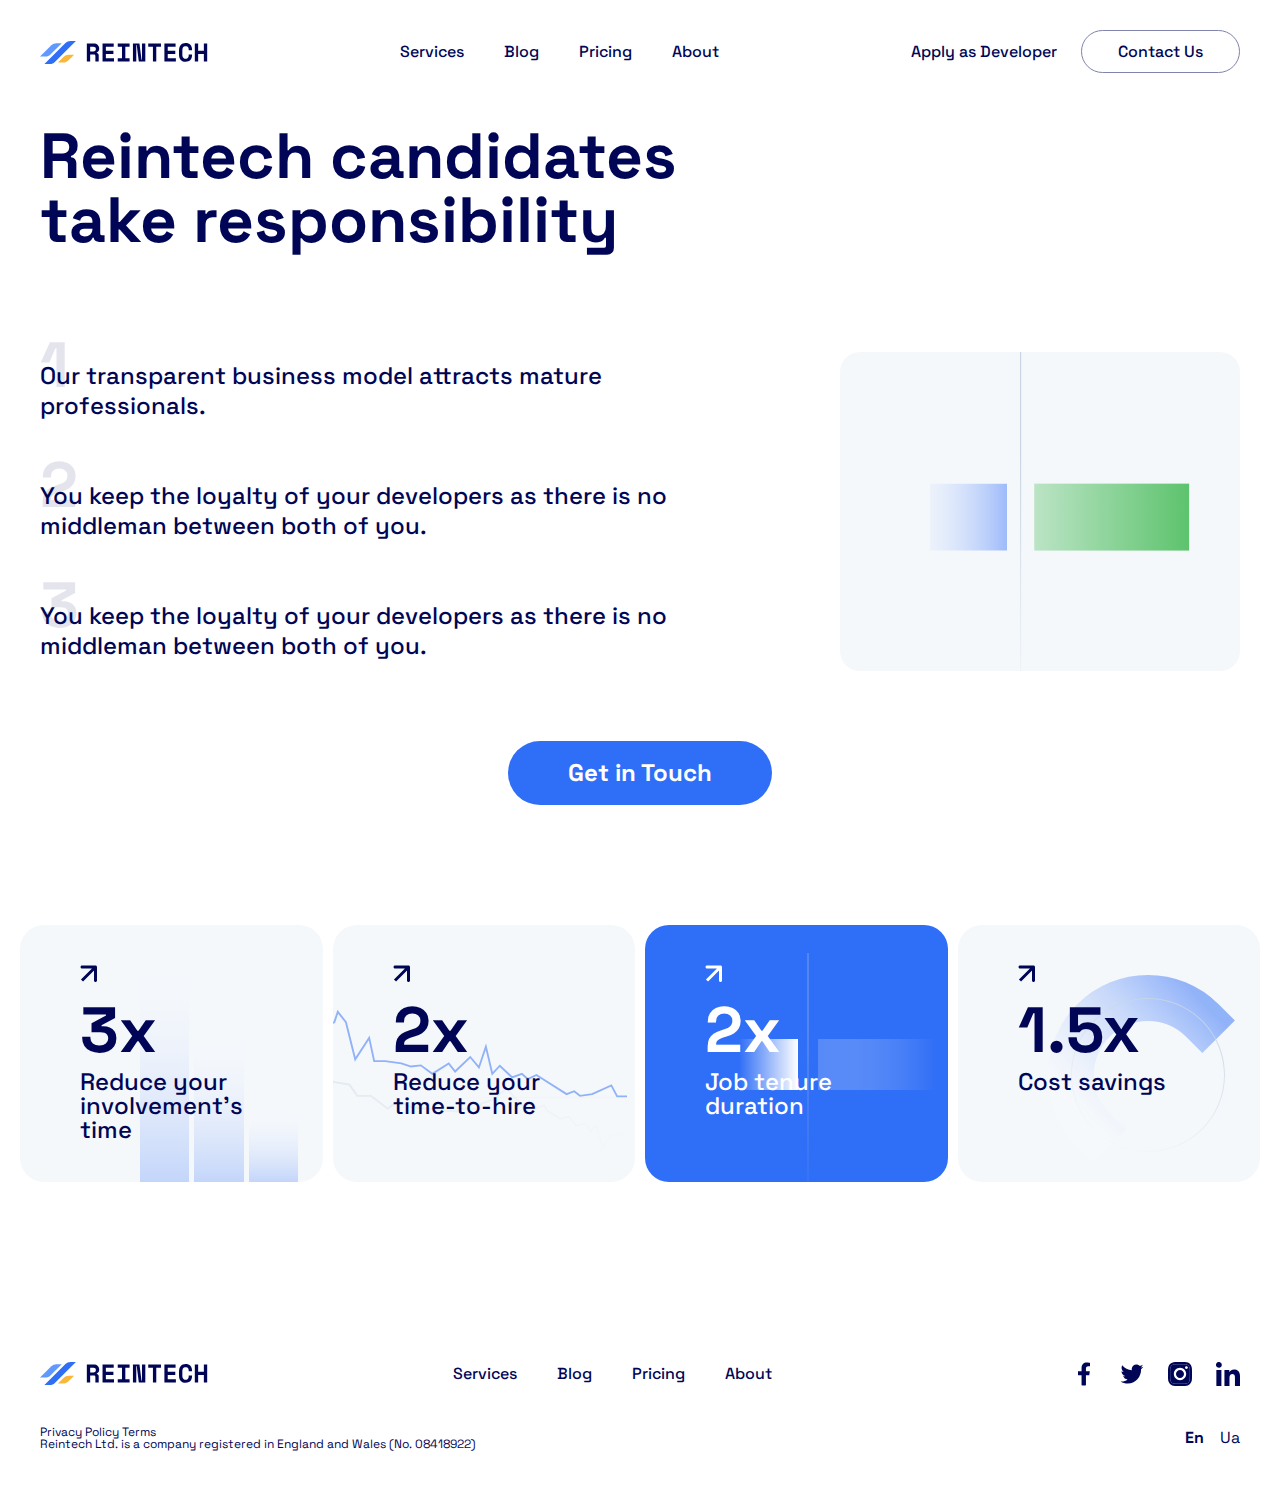
==== commit 25d53fef: "fixes" ====
--- a/src/2xJ.html
+++ b/src/2xJ.html
@@ -152,7 +152,7 @@
 						</h2>
 
 						<div
-							class="mt-[100px] flex justify-between gap-[100px] md:mt-20 md:flex-col md:gap-[60px] sm:gap-[50px]"
+							class="mt-[100px] flex items-center justify-between gap-[100px] md:mt-20 md:flex-col md:gap-[60px] sm:gap-[50px]"
 						>
 							<ul class="flex flex-col gap-[60px]">
 								<li class="relative">
@@ -184,6 +184,13 @@
 								<img src="./img/info-3.svg" alt="img" />
 							</div>
 						</div>
+
+						<a
+							href="#"
+							class="btn mx-auto mt-[70px] flex md:mt-[60px] sm:mt-[50px]"
+						>
+							Get in Touch
+						</a>
 					</div>
 				</section>
 				<!-- Section 2 ( Stats ) -->
--- a/src/css/output.css
+++ b/src/css/output.css
@@ -792,6 +792,7 @@
   padding-bottom: 1.25rem;
   padding-left: 60px;
   padding-right: 60px;
+  text-align: center;
   font-size: 1.5rem;
   line-height: 2rem;
   font-weight: 700;
@@ -811,6 +812,7 @@
 @media (max-width: 767.99px) {
   .btn {
     max-width: 100%;
+    justify-content: center;
   }
 }
 
@@ -845,7 +847,7 @@
   font-weight: 700;
 }
 
-/* Input */
+/* Input  */
 
 .input {
   border-bottom-width: 1px;
@@ -884,16 +886,44 @@
   }
 }
 
-.sr-only {
-  position: absolute;
-  width: 1px;
-  height: 1px;
-  padding: 0;
-  margin: -1px;
-  overflow: hidden;
-  clip: rect(0, 0, 0, 0);
-  white-space: nowrap;
-  border-width: 0;
+/* Input solid */
+
+.input-solid {
+  border-radius: 0.25rem;
+  --tw-border-opacity: 1;
+  border-color: rgb(204 205 221 / var(--tw-border-opacity));
+  background-color: transparent;
+  padding-top: 3px;
+  padding-bottom: 3px;
+  padding-left: 1rem;
+  padding-right: 1rem;
+  font-size: 1.125rem;
+  line-height: 1.75rem;
+  font-weight: 500;
+}
+
+.input-solid::-moz-placeholder {
+  --tw-text-opacity: 1;
+  color: rgb(128 131 170 / var(--tw-text-opacity));
+}
+
+.input-solid::placeholder {
+  --tw-text-opacity: 1;
+  color: rgb(128 131 170 / var(--tw-text-opacity));
+}
+
+.input-solid:focus {
+  --tw-border-opacity: 1;
+  border-color: rgb(47 110 246 / var(--tw-border-opacity));
+  --tw-ring-offset-shadow: var(--tw-ring-inset) 0 0 0 var(--tw-ring-offset-width) var(--tw-ring-offset-color);
+  --tw-ring-shadow: var(--tw-ring-inset) 0 0 0 calc(0px + var(--tw-ring-offset-width)) var(--tw-ring-color);
+  box-shadow: var(--tw-ring-offset-shadow), var(--tw-ring-shadow), var(--tw-shadow, 0 0 #0000);
+}
+
+@media (max-width: 991.99px) {
+  .input-solid {
+    width: 100%;
+  }
 }
 
 .visible {
@@ -916,6 +946,10 @@
   position: relative;
 }
 
+.-left-16 {
+  left: -4rem;
+}
+
 .-left-2 {
   left: -0.5rem;
 }
@@ -944,18 +978,6 @@
   left: 0px;
 }
 
-.left-1 {
-  left: 0.25rem;
-}
-
-.left-2 {
-  left: 0.5rem;
-}
-
-.left-2\.5 {
-  left: 0.625rem;
-}
-
 .left-\[102px\] {
   left: 102px;
 }
@@ -984,10 +1006,6 @@
   right: 0.75rem;
 }
 
-.right-5 {
-  right: 1.25rem;
-}
-
 .right-\[25px\] {
   right: 25px;
 }
@@ -996,28 +1014,20 @@
   top: 0px;
 }
 
-.top-1\/2 {
-  top: 50%;
-}
-
 .top-10 {
   top: 2.5rem;
 }
 
-.top-2 {
-  top: 0.5rem;
-}
-
 .top-3 {
   top: 0.75rem;
 }
 
-.top-4 {
-  top: 1rem;
-}
-
-.top-5 {
-  top: 1.25rem;
+.top-\[-107px\] {
+  top: -107px;
+}
+
+.top-\[-28px\] {
+  top: -28px;
 }
 
 .top-\[179px\] {
@@ -1026,22 +1036,6 @@
 
 .top-\[60px\] {
   top: 60px;
-}
-
-.top-full {
-  top: 100%;
-}
-
-.top-\[28px\] {
-  top: 28px;
-}
-
-.top-\[-28px\] {
-  top: -28px;
-}
-
-.-z-10 {
-  z-index: -10;
 }
 
 .z-0 {
@@ -1086,6 +1080,11 @@
   margin-bottom: 0px;
 }
 
+.my-\[180px\] {
+  margin-top: 180px;
+  margin-bottom: 180px;
+}
+
 .-mt-4 {
   margin-top: -1rem;
 }
@@ -1094,18 +1093,18 @@
   margin-top: -111px;
 }
 
-.mb-2 {
-  margin-bottom: 0.5rem;
+.-mt-\[226px\] {
+  margin-top: -226px;
+}
+
+.-mt-\[30px\] {
+  margin-top: -30px;
 }
 
 .mb-3 {
   margin-bottom: 0.75rem;
 }
 
-.mb-4 {
-  margin-bottom: 1rem;
-}
-
 .mb-5 {
   margin-bottom: 1.25rem;
 }
@@ -1114,12 +1113,8 @@
   margin-bottom: 60px;
 }
 
-.ml-2 {
-  margin-left: 0.5rem;
-}
-
-.ml-3 {
-  margin-left: 0.75rem;
+.ml-6 {
+  margin-left: 1.5rem;
 }
 
 .ml-\[146px\] {
@@ -1130,8 +1125,8 @@
   margin-left: auto;
 }
 
-.mr-2 {
-  margin-right: 0.5rem;
+.mr-10 {
+  margin-right: 2.5rem;
 }
 
 .mt-1 {
@@ -1182,8 +1177,20 @@
   margin-top: 2.25rem;
 }
 
-.mt-\[-130px\] {
-  margin-top: -130px;
+.mt-\[-60px\] {
+  margin-top: -60px;
+}
+
+.mt-\[100px\] {
+  margin-top: 100px;
+}
+
+.mt-\[10rem\] {
+  margin-top: 10rem;
+}
+
+.mt-\[110px\] {
+  margin-top: 110px;
 }
 
 .mt-\[111px\] {
@@ -1226,18 +1233,14 @@
   margin-top: 70px;
 }
 
+.mt-\[72px\] {
+  margin-top: 72px;
+}
+
 .mt-auto {
   margin-top: auto;
 }
 
-.mt-\[100px\] {
-  margin-top: 100px;
-}
-
-.mt-\[110px\] {
-  margin-top: 110px;
-}
-
 .block {
   display: block;
 }
@@ -1254,10 +1257,6 @@
   display: flex;
 }
 
-.inline-flex {
-  display: inline-flex;
-}
-
 .grid {
   display: grid;
 }
@@ -1278,34 +1277,18 @@
   height: 100% !important;
 }
 
-.h-10 {
-  height: 2.5rem;
-}
-
-.h-2 {
-  height: 0.5rem;
-}
-
-.h-4 {
-  height: 1rem;
-}
-
-.h-5 {
-  height: 1.25rem;
-}
-
-.h-6 {
-  height: 1.5rem;
-}
-
-.h-64 {
-  height: 16rem;
-}
-
 .h-8 {
   height: 2rem;
 }
 
+.h-\[140px\] {
+  height: 140px;
+}
+
+.h-\[1px\] {
+  height: 1px;
+}
+
 .h-\[245px\] {
   height: 245px;
 }
@@ -1314,18 +1297,14 @@
   height: 2px;
 }
 
-.h-\[300px\] {
-  height: 300px;
-}
-
-.h-\[30px\] {
-  height: 30px;
-}
-
 .h-\[70px\] {
   height: 70px;
 }
 
+.h-\[90px\] {
+  height: 90px;
+}
+
 .h-auto {
   height: auto;
 }
@@ -1338,10 +1317,6 @@
   height: 100vh;
 }
 
-.h-\[1px\] {
-  height: 1px;
-}
-
 .max-h-\[150px\] {
   max-height: 150px;
 }
@@ -1354,10 +1329,6 @@
   min-height: 100%;
 }
 
-.w-10 {
-  width: 2.5rem;
-}
-
 .w-11 {
   width: 2.75rem;
 }
@@ -1366,28 +1337,24 @@
   width: 0.75rem;
 }
 
-.w-4 {
-  width: 1rem;
-}
-
-.w-44 {
-  width: 11rem;
-}
-
-.w-6 {
-  width: 1.5rem;
-}
-
 .w-8 {
   width: 2rem;
 }
 
-.w-\[30px\] {
-  width: 30px;
-}
-
-.w-\[400px\] {
-  width: 400px;
+.w-\[140px\] {
+  width: 140px;
+}
+
+.w-\[45\%\] {
+  width: 45%;
+}
+
+.w-\[500px\] {
+  width: 500px;
+}
+
+.w-\[60\%\] {
+  width: 60%;
 }
 
 .w-\[70px\] {
@@ -1398,25 +1365,20 @@
   width: 90%;
 }
 
+.w-\[90px\] {
+  width: 90px;
+}
+
 .w-full {
   width: 100%;
 }
 
-.w-screen {
-  width: 100vw;
-}
-
-.min-w-max {
-  min-width: -moz-max-content;
-  min-width: max-content;
-}
-
 .max-w-\[1200px\] {
   max-width: 1200px;
 }
 
-.max-w-\[1360px\] {
-  max-width: 1360px;
+.max-w-\[243px\] {
+  max-width: 243px;
 }
 
 .max-w-\[250px\] {
@@ -1435,6 +1397,10 @@
   max-width: 378px;
 }
 
+.max-w-\[400px\] {
+  max-width: 400px;
+}
+
 .max-w-\[462px\] {
   max-width: 462px;
 }
@@ -1443,10 +1409,18 @@
   max-width: 473px;
 }
 
+.max-w-\[480px\] {
+  max-width: 480px;
+}
+
 .max-w-\[50px\] {
   max-width: 50px;
 }
 
+.max-w-\[560px\] {
+  max-width: 560px;
+}
+
 .max-w-\[566px\] {
   max-width: 566px;
 }
@@ -1455,6 +1429,10 @@
   max-width: 582px;
 }
 
+.max-w-\[652px\] {
+  max-width: 652px;
+}
+
 .max-w-\[686px\] {
   max-width: 686px;
 }
@@ -1471,6 +1449,23 @@
   max-width: 816px;
 }
 
+.max-w-\[839px\] {
+  max-width: 839px;
+}
+
+.max-w-\[880px\] {
+  max-width: 880px;
+}
+
+.max-w-\[960px\] {
+  max-width: 960px;
+}
+
+.max-w-fit {
+  max-width: -moz-fit-content;
+  max-width: fit-content;
+}
+
 .max-w-full {
   max-width: 100%;
 }
@@ -1479,22 +1474,6 @@
   max-width: 20rem;
 }
 
-.max-w-\[839px\] {
-  max-width: 839px;
-}
-
-.max-w-\[400px\] {
-  max-width: 400px;
-}
-
-.max-w-\[652px\] {
-  max-width: 652px;
-}
-
-.max-w-\[880px\] {
-  max-width: 880px;
-}
-
 .flex-auto {
   flex: 1 1 auto;
 }
@@ -1503,36 +1482,12 @@
   flex-shrink: 0;
 }
 
-.origin-\[0\] {
-  transform-origin: 0;
-}
-
 .origin-bottom {
   transform-origin: bottom;
 }
 
 .origin-bottom-right {
   transform-origin: bottom right;
-}
-
-.-translate-y-1\/2 {
-  --tw-translate-y: -50%;
-  transform: translate(var(--tw-translate-x), var(--tw-translate-y)) rotate(var(--tw-rotate)) skewX(var(--tw-skew-x)) skewY(var(--tw-skew-y)) scaleX(var(--tw-scale-x)) scaleY(var(--tw-scale-y));
-}
-
-.-translate-y-4 {
-  --tw-translate-y: -1rem;
-  transform: translate(var(--tw-translate-x), var(--tw-translate-y)) rotate(var(--tw-rotate)) skewX(var(--tw-skew-x)) skewY(var(--tw-skew-y)) scaleX(var(--tw-scale-x)) scaleY(var(--tw-scale-y));
-}
-
-.-translate-y-6 {
-  --tw-translate-y: -1.5rem;
-  transform: translate(var(--tw-translate-x), var(--tw-translate-y)) rotate(var(--tw-rotate)) skewX(var(--tw-skew-x)) skewY(var(--tw-skew-y)) scaleX(var(--tw-scale-x)) scaleY(var(--tw-scale-y));
-}
-
-.translate-x-0 {
-  --tw-translate-x: 0px;
-  transform: translate(var(--tw-translate-x), var(--tw-translate-y)) rotate(var(--tw-rotate)) skewX(var(--tw-skew-x)) skewY(var(--tw-skew-y)) scaleX(var(--tw-scale-x)) scaleY(var(--tw-scale-y));
 }
 
 .translate-x-\[157px\] {
@@ -1545,22 +1500,11 @@
   transform: translate(var(--tw-translate-x), var(--tw-translate-y)) rotate(var(--tw-rotate)) skewX(var(--tw-skew-x)) skewY(var(--tw-skew-y)) scaleX(var(--tw-scale-x)) scaleY(var(--tw-scale-y));
 }
 
-.rotate-180 {
-  --tw-rotate: 180deg;
-  transform: translate(var(--tw-translate-x), var(--tw-translate-y)) rotate(var(--tw-rotate)) skewX(var(--tw-skew-x)) skewY(var(--tw-skew-y)) scaleX(var(--tw-scale-x)) scaleY(var(--tw-scale-y));
-}
-
 .rotate-90 {
   --tw-rotate: 90deg;
   transform: translate(var(--tw-translate-x), var(--tw-translate-y)) rotate(var(--tw-rotate)) skewX(var(--tw-skew-x)) skewY(var(--tw-skew-y)) scaleX(var(--tw-scale-x)) scaleY(var(--tw-scale-y));
 }
 
-.scale-75 {
-  --tw-scale-x: .75;
-  --tw-scale-y: .75;
-  transform: translate(var(--tw-translate-x), var(--tw-translate-y)) rotate(var(--tw-rotate)) skewX(var(--tw-skew-x)) skewY(var(--tw-skew-y)) scaleX(var(--tw-scale-x)) scaleY(var(--tw-scale-y));
-}
-
 .transform {
   transform: translate(var(--tw-translate-x), var(--tw-translate-y)) rotate(var(--tw-rotate)) skewX(var(--tw-skew-x)) skewY(var(--tw-skew-y)) scaleX(var(--tw-scale-x)) scaleY(var(--tw-scale-y));
 }
@@ -1591,10 +1535,12 @@
   resize: both;
 }
 
-.appearance-none {
-  -webkit-appearance: none;
-     -moz-appearance: none;
-          appearance: none;
+.list-decimal {
+  list-style-type: decimal;
+}
+
+.list-disc {
+  list-style-type: disc;
 }
 
 .grid-cols-2 {
@@ -1637,10 +1583,6 @@
   gap: 2.5rem;
 }
 
-.gap-14 {
-  gap: 3.5rem;
-}
-
 .gap-2 {
   gap: 0.5rem;
 }
@@ -1673,10 +1615,18 @@
   gap: 10px;
 }
 
+.gap-\[160px\] {
+  gap: 160px;
+}
+
 .gap-\[30px\] {
   gap: 30px;
 }
 
+.gap-\[42px\] {
+  gap: 42px;
+}
+
 .gap-\[45px\] {
   gap: 45px;
 }
@@ -1691,6 +1641,18 @@
 
 .gap-\[70px\] {
   gap: 70px;
+}
+
+.gap-\[0px\] {
+  gap: 0px;
+}
+
+.gap-\[20px\] {
+  gap: 20px;
+}
+
+.gap-\[18px\] {
+  gap: 18px;
 }
 
 .gap-x-\[110px\] {
@@ -1702,17 +1664,6 @@
   row-gap: 5rem;
 }
 
-.divide-y > :not([hidden]) ~ :not([hidden]) {
-  --tw-divide-y-reverse: 0;
-  border-top-width: calc(1px * calc(1 - var(--tw-divide-y-reverse)));
-  border-bottom-width: calc(1px * var(--tw-divide-y-reverse));
-}
-
-.divide-gray-100 > :not([hidden]) ~ :not([hidden]) {
-  --tw-divide-opacity: 1;
-  border-color: rgb(243 244 246 / var(--tw-divide-opacity));
-}
-
 .overflow-auto {
   overflow: auto;
 }
@@ -1729,14 +1680,6 @@
   overflow: visible !important;
 }
 
-.rounded {
-  border-radius: 0.25rem;
-}
-
-.rounded-3xl {
-  border-radius: 1.5rem;
-}
-
 .rounded-\[10px\] {
   border-radius: 10px;
 }
@@ -1753,19 +1696,6 @@
   border-radius: 9999px;
 }
 
-.rounded-lg {
-  border-radius: 0.5rem;
-}
-
-.rounded-md {
-  border-radius: 0.375rem;
-}
-
-.rounded-t-lg {
-  border-top-left-radius: 0.5rem;
-  border-top-right-radius: 0.5rem;
-}
-
 .rounded-bl-\[20px\] {
   border-bottom-left-radius: 20px;
 }
@@ -1778,28 +1708,12 @@
   border-width: 1px;
 }
 
-.border-0 {
-  border-width: 0px;
-}
-
-.border-2 {
-  border-width: 2px;
-}
-
 .border-b {
   border-bottom-width: 1px;
 }
 
-.border-b-2 {
-  border-bottom-width: 2px;
-}
-
 .border-t {
   border-top-width: 1px;
-}
-
-.border-dashed {
-  border-style: dashed;
 }
 
 .border-none {
@@ -1811,20 +1725,6 @@
   border-color: rgb(204 205 221 / var(--tw-border-opacity));
 }
 
-.border-black\/50 {
-  border-color: rgb(0 0 0 / 0.5);
-}
-
-.border-gray-100 {
-  --tw-border-opacity: 1;
-  border-color: rgb(243 244 246 / var(--tw-border-opacity));
-}
-
-.border-gray-300 {
-  --tw-border-opacity: 1;
-  border-color: rgb(209 213 219 / var(--tw-border-opacity));
-}
-
 .border-main-shadow {
   --tw-border-opacity: 1;
   border-color: rgb(128 131 170 / var(--tw-border-opacity));
@@ -1849,50 +1749,11 @@
   background-color: rgba(209,220,232,0.60);
 }
 
-.bg-black {
-  --tw-bg-opacity: 1;
-  background-color: rgb(0 0 0 / var(--tw-bg-opacity));
-}
-
-.bg-black\/90 {
-  background-color: rgb(0 0 0 / 0.9);
-}
-
-.bg-blue-400 {
-  --tw-bg-opacity: 1;
-  background-color: rgb(96 165 250 / var(--tw-bg-opacity));
-}
-
-.bg-blue-600 {
-  --tw-bg-opacity: 1;
-  background-color: rgb(37 99 235 / var(--tw-bg-opacity));
-}
-
 .bg-blue-shadow {
   --tw-bg-opacity: 1;
   background-color: rgb(245 248 251 / var(--tw-bg-opacity));
 }
 
-.bg-cyan-200 {
-  --tw-bg-opacity: 1;
-  background-color: rgb(165 243 252 / var(--tw-bg-opacity));
-}
-
-.bg-gray-100 {
-  --tw-bg-opacity: 1;
-  background-color: rgb(243 244 246 / var(--tw-bg-opacity));
-}
-
-.bg-gray-200 {
-  --tw-bg-opacity: 1;
-  background-color: rgb(229 231 235 / var(--tw-bg-opacity));
-}
-
-.bg-gray-50 {
-  --tw-bg-opacity: 1;
-  background-color: rgb(249 250 251 / var(--tw-bg-opacity));
-}
-
 .bg-main-black {
   --tw-bg-opacity: 1;
   background-color: rgb(0 6 85 / var(--tw-bg-opacity));
@@ -1908,13 +1769,9 @@
   background-color: rgb(93 195 109 / var(--tw-bg-opacity));
 }
 
-.bg-slate-900 {
+.bg-main-shadow {
   --tw-bg-opacity: 1;
-  background-color: rgb(15 23 42 / var(--tw-bg-opacity));
-}
-
-.bg-transparent {
-  background-color: transparent;
+  background-color: rgb(128 131 170 / var(--tw-bg-opacity));
 }
 
 .bg-white {
@@ -1922,9 +1779,17 @@
   background-color: rgb(255 255 255 / var(--tw-bg-opacity));
 }
 
-.bg-main-shadow {
+.bg-\[rgba\(246\2c 249\2c 252\2c 0\.60\)\] {
+  background-color: rgba(246,249,252,0.60);
+}
+
+.bg-\[\#F6F9FC99\] {
+  background-color: #F6F9FC99;
+}
+
+.bg-red-300 {
   --tw-bg-opacity: 1;
-  background-color: rgb(128 131 170 / var(--tw-bg-opacity));
+  background-color: rgb(252 165 165 / var(--tw-bg-opacity));
 }
 
 .bg-\[url\(\'\.\.\/img\/partners\.jpg\'\)\] {
@@ -1957,10 +1822,6 @@
 
 .bg-no-repeat {
   background-repeat: no-repeat;
-}
-
-.fill-black {
-  fill: #000;
 }
 
 .object-cover {
@@ -1972,18 +1833,6 @@
   padding: 2.5rem;
 }
 
-.p-2 {
-  padding: 0.5rem;
-}
-
-.p-2\.5 {
-  padding: 0.625rem;
-}
-
-.p-4 {
-  padding: 1rem;
-}
-
 .p-5 {
   padding: 1.25rem;
 }
@@ -1992,21 +1841,20 @@
   padding: 2rem;
 }
 
+.p-\[100px\] {
+  padding: 100px;
+}
+
+.p-\[30px\] {
+  padding: 30px;
+}
+
 .p-\[55px\] {
   padding: 55px;
 }
 
 .p-\[60px\] {
   padding: 60px;
-}
-
-.p-\[100px\] {
-  padding: 100px;
-}
-
-.px-0 {
-  padding-left: 0px;
-  padding-right: 0px;
 }
 
 .px-10 {
@@ -2014,31 +1862,11 @@
   padding-right: 2.5rem;
 }
 
-.px-2 {
-  padding-left: 0.5rem;
-  padding-right: 0.5rem;
-}
-
-.px-2\.5 {
-  padding-left: 0.625rem;
-  padding-right: 0.625rem;
-}
-
-.px-3 {
-  padding-left: 0.75rem;
-  padding-right: 0.75rem;
-}
-
 .px-4 {
   padding-left: 1rem;
   padding-right: 1rem;
 }
 
-.px-5 {
-  padding-left: 1.25rem;
-  padding-right: 1.25rem;
-}
-
 .px-8 {
   padding-left: 2rem;
   padding-right: 2rem;
@@ -2049,11 +1877,6 @@
   padding-right: 2.25rem;
 }
 
-.py-1 {
-  padding-top: 0.25rem;
-  padding-bottom: 0.25rem;
-}
-
 .py-10 {
   padding-top: 2.5rem;
   padding-bottom: 2.5rem;
@@ -2064,21 +1887,11 @@
   padding-bottom: 0.5rem;
 }
 
-.py-2\.5 {
-  padding-top: 0.625rem;
-  padding-bottom: 0.625rem;
-}
-
 .py-20 {
   padding-top: 5rem;
   padding-bottom: 5rem;
 }
 
-.py-4 {
-  padding-top: 1rem;
-  padding-bottom: 1rem;
-}
-
 .py-5 {
   padding-top: 1.25rem;
   padding-bottom: 1.25rem;
@@ -2094,6 +1907,11 @@
   padding-bottom: 10px;
 }
 
+.py-\[120px\] {
+  padding-top: 120px;
+  padding-bottom: 120px;
+}
+
 .py-\[14px\] {
   padding-top: 14px;
   padding-bottom: 14px;
@@ -2113,18 +1931,6 @@
   padding-bottom: 3rem;
 }
 
-.pb-2 {
-  padding-bottom: 0.5rem;
-}
-
-.pb-2\.5 {
-  padding-bottom: 0.625rem;
-}
-
-.pb-6 {
-  padding-bottom: 1.5rem;
-}
-
 .pb-8 {
   padding-bottom: 2rem;
 }
@@ -2141,40 +1947,32 @@
   padding-left: 0px;
 }
 
+.pl-4 {
+  padding-left: 1rem;
+}
+
 .pl-\[60px\] {
   padding-left: 60px;
 }
 
+.pl-\[90px\] {
+  padding-left: 90px;
+}
+
 .pr-10 {
   padding-right: 2.5rem;
 }
 
-.pr-8 {
-  padding-right: 2rem;
+.pr-\[50px\] {
+  padding-right: 50px;
 }
 
 .pt-2 {
   padding-top: 0.5rem;
 }
 
-.pt-4 {
-  padding-top: 1rem;
-}
-
-.pt-5 {
-  padding-top: 1.25rem;
-}
-
 .pt-\[60px\] {
   padding-top: 60px;
-}
-
-.pl-\[90px\] {
-  padding-left: 90px;
-}
-
-.pr-\[50px\] {
-  padding-right: 50px;
 }
 
 .text-center {
@@ -2186,16 +1984,6 @@
   line-height: 2rem;
 }
 
-.text-3xl {
-  font-size: 1.875rem;
-  line-height: 2.25rem;
-}
-
-.text-7xl {
-  font-size: 4.5rem;
-  line-height: 1;
-}
-
 .text-\[40px\] {
   font-size: 40px;
 }
@@ -2237,10 +2025,6 @@
   font-weight: 500;
 }
 
-.font-semibold {
-  font-weight: 600;
-}
-
 .leading-\[1\.4\] {
   line-height: 1.4;
 }
@@ -2249,8 +2033,17 @@
   line-height: 1;
 }
 
+.leading-snug {
+  line-height: 1.375;
+}
+
 .leading-tight {
   line-height: 1.25;
+}
+
+.text-\[\#000655\] {
+  --tw-text-opacity: 1;
+  color: rgb(0 6 85 / var(--tw-text-opacity));
 }
 
 .text-\[\#D3DDE9\] {
@@ -2258,40 +2051,15 @@
   color: rgb(211 221 233 / var(--tw-text-opacity));
 }
 
-.text-black\/70 {
-  color: rgb(0 0 0 / 0.7);
-}
-
-.text-blue-600 {
-  --tw-text-opacity: 1;
-  color: rgb(37 99 235 / var(--tw-text-opacity));
-}
-
-.text-gray-400 {
-  --tw-text-opacity: 1;
-  color: rgb(156 163 175 / var(--tw-text-opacity));
-}
-
-.text-gray-500 {
-  --tw-text-opacity: 1;
-  color: rgb(107 114 128 / var(--tw-text-opacity));
-}
-
-.text-gray-700 {
-  --tw-text-opacity: 1;
-  color: rgb(55 65 81 / var(--tw-text-opacity));
-}
-
-.text-gray-900 {
-  --tw-text-opacity: 1;
-  color: rgb(17 24 39 / var(--tw-text-opacity));
-}
-
 .text-main-black {
   --tw-text-opacity: 1;
   color: rgb(0 6 85 / var(--tw-text-opacity));
 }
 
+.text-main-black\/50 {
+  color: rgb(0 6 85 / 0.5);
+}
+
 .text-main-blue {
   --tw-text-opacity: 1;
   color: rgb(47 110 246 / var(--tw-text-opacity));
@@ -2305,10 +2073,6 @@
 .text-white {
   --tw-text-opacity: 1;
   color: rgb(255 255 255 / var(--tw-text-opacity));
-}
-
-.text-white\/80 {
-  color: rgb(255 255 255 / 0.8);
 }
 
 .underline {
@@ -2329,12 +2093,6 @@
   box-shadow: var(--tw-ring-offset-shadow, 0 0 #0000), var(--tw-ring-shadow, 0 0 #0000), var(--tw-shadow);
 }
 
-.shadow-sm {
-  --tw-shadow: 0 1px 2px 0 rgb(0 0 0 / 0.05);
-  --tw-shadow-colored: 0 1px 2px 0 var(--tw-shadow-color);
-  box-shadow: var(--tw-ring-offset-shadow, 0 0 #0000), var(--tw-ring-shadow, 0 0 #0000), var(--tw-shadow);
-}
-
 .outline-none {
   outline: 2px solid transparent;
   outline-offset: 2px;
@@ -2360,14 +2118,6 @@
           backdrop-filter: var(--tw-backdrop-blur) var(--tw-backdrop-brightness) var(--tw-backdrop-contrast) var(--tw-backdrop-grayscale) var(--tw-backdrop-hue-rotate) var(--tw-backdrop-invert) var(--tw-backdrop-opacity) var(--tw-backdrop-saturate) var(--tw-backdrop-sepia);
 }
 
-.transition {
-  transition-property: color, background-color, border-color, text-decoration-color, fill, stroke, opacity, box-shadow, transform, filter, -webkit-backdrop-filter;
-  transition-property: color, background-color, border-color, text-decoration-color, fill, stroke, opacity, box-shadow, transform, filter, backdrop-filter;
-  transition-property: color, background-color, border-color, text-decoration-color, fill, stroke, opacity, box-shadow, transform, filter, backdrop-filter, -webkit-backdrop-filter;
-  transition-timing-function: cubic-bezier(0.4, 0, 0.2, 1);
-  transition-duration: 150ms;
-}
-
 .transition-all {
   transition-property: all;
   transition-timing-function: cubic-bezier(0.4, 0, 0.2, 1);
@@ -2390,14 +2140,94 @@
   transition-duration: 300ms;
 }
 
-.ease-in-out {
-  transition-timing-function: cubic-bezier(0.4, 0, 0.2, 1);
+/* ======================================  Other Styles ====================================== */
+
+.hero-box {
+  width: 322px;
+  margin-bottom: 10px;
+  transition: all 1s ease;
+}
+
+.ml-left-boxes .hero-box {
+  margin-left: auto;
 }
 
 .hero-box.active {
-  height: 410px;
+  margin-top: .8rem;
   width: 430px;
   padding: 2.5rem;
+}
+
+#hero-box-1.hero-box.active,
+#hero-box-4.hero-box.active,
+#tab-hero-box-1.hero-box.active,
+#tab-hero-box-4.hero-box.active,
+#mob-hero-box-1.hero-box.active,
+#mob-hero-box-4.hero-box.active {
+  height: 520px;
+}
+
+#hero-box-2.hero-box.active,
+#hero-box-3.hero-box.active,
+#tab-hero-box-2.hero-box.active,
+#tab-hero-box-3.hero-box.active,
+#mob-hero-box-2.hero-box.active,
+#mob-hero-box-3.hero-box.active {
+  height: 420px;
+}
+
+@media screen and (min-width: 1025px) {
+  .desk-view {
+    display: flex;
+  }
+}
+
+@media screen and (min-width: 576px) and (max-width: 1024px) {
+  .tab-view {
+    display: block;
+  }
+
+  .tab-view .hero-box {
+    width: 46%;
+    margin: 5px;
+    margin-top: 0;
+  }
+
+  .tab-view .hero-box.active {
+    width: 100%;
+  }
+}
+
+@media screen and (min-width: 200px) and (max-width: 600px) {
+  #hero-box-1.hero-box.active,
+	#hero-box-4.hero-box.active,
+	#tab-hero-box-1.hero-box.active,
+	#tab-hero-box-4.hero-box.active,
+	#mob-hero-box-1.hero-box.active,
+	#mob-hero-box-4.hero-box.active {
+    height: 600px;
+  }
+
+  .mob-view {
+    display: block;
+  }
+
+  .mob-view .hero-box {
+    width: 100%;
+    margin-top: 0;
+  }
+}
+
+a.btn.mt-11.md\:mx-auto.md\:flex.md\:justify-center.sm\:mt-\[30px\] {
+  width: -moz-fit-content;
+  width: fit-content;
+  margin-bottom: 50px;
+}
+
+@media (max-width: 991.99px) {
+  .swiper-pagination .swiper-pagination-bullet {
+    width: 60px;
+  }
 }
 
 /* Swiper */
@@ -2480,31 +2310,6 @@
   left: 0px;
 }
 
-.after\:left-\[2px\]::after {
-  content: var(--tw-content);
-  left: 2px;
-}
-
-.after\:left-\[5px\]::after {
-  content: var(--tw-content);
-  left: 5px;
-}
-
-.after\:top-\[2px\]::after {
-  content: var(--tw-content);
-  top: 2px;
-}
-
-.after\:top-\[5px\]::after {
-  content: var(--tw-content);
-  top: 5px;
-}
-
-.after\:h-5::after {
-  content: var(--tw-content);
-  height: 1.25rem;
-}
-
 .after\:h-6::after {
   content: var(--tw-content);
   height: 1.5rem;
@@ -2513,11 +2318,6 @@
 .after\:h-\[2px\]::after {
   content: var(--tw-content);
   height: 2px;
-}
-
-.after\:w-5::after {
-  content: var(--tw-content);
-  width: 1.25rem;
 }
 
 .after\:w-full::after {
@@ -2532,38 +2332,10 @@
   transform: translate(var(--tw-translate-x), var(--tw-translate-y)) rotate(var(--tw-rotate)) skewX(var(--tw-skew-x)) skewY(var(--tw-skew-y)) scaleX(var(--tw-scale-x)) scaleY(var(--tw-scale-y));
 }
 
-.after\:rounded-full::after {
-  content: var(--tw-content);
-  border-radius: 9999px;
-}
-
-.after\:border::after {
-  content: var(--tw-content);
-  border-width: 1px;
-}
-
-.after\:border-gray-300::after {
-  content: var(--tw-content);
-  --tw-border-opacity: 1;
-  border-color: rgb(209 213 219 / var(--tw-border-opacity));
-}
-
 .after\:bg-main-black::after {
   content: var(--tw-content);
   --tw-bg-opacity: 1;
   background-color: rgb(0 6 85 / var(--tw-bg-opacity));
-}
-
-.after\:bg-slate-100::after {
-  content: var(--tw-content);
-  --tw-bg-opacity: 1;
-  background-color: rgb(241 245 249 / var(--tw-bg-opacity));
-}
-
-.after\:bg-white::after {
-  content: var(--tw-content);
-  --tw-bg-opacity: 1;
-  background-color: rgb(255 255 255 / var(--tw-bg-opacity));
 }
 
 .after\:bg-\[linear-gradient\(180deg\2c \#193E63_0\%\2c rgba\(25\2c 62\2c 99\2c 0\.00\)_100\%\)\]::after {
@@ -2583,23 +2355,6 @@
   transition-duration: 150ms;
 }
 
-.after\:transition-transform::after {
-  content: var(--tw-content);
-  transition-property: transform;
-  transition-timing-function: cubic-bezier(0.4, 0, 0.2, 1);
-  transition-duration: 150ms;
-}
-
-.after\:duration-300::after {
-  content: var(--tw-content);
-  transition-duration: 300ms;
-}
-
-.after\:content-\[\'\'\]::after {
-  --tw-content: '';
-  content: var(--tw-content);
-}
-
 .checked\:bg-\[url\(\'\.\.\/img\/checkbox-checked\.svg\'\)\]:checked {
   background-image: url('../img/checkbox-checked.svg');
 }
@@ -2619,24 +2374,13 @@
   border-color: rgb(0 6 85 / var(--tw-border-opacity));
 }
 
-.hover\:bg-blue-800:hover {
-  --tw-bg-opacity: 1;
-  background-color: rgb(30 64 175 / var(--tw-bg-opacity));
-}
-
-.hover\:bg-gray-100:hover {
-  --tw-bg-opacity: 1;
-  background-color: rgb(243 244 246 / var(--tw-bg-opacity));
-}
-
 .hover\:bg-main-black:hover {
   --tw-bg-opacity: 1;
   background-color: rgb(0 6 85 / var(--tw-bg-opacity));
 }
 
-.hover\:text-black:hover {
-  --tw-text-opacity: 1;
-  color: rgb(0 0 0 / var(--tw-text-opacity));
+.hover\:text-main-black\/100:hover {
+  color: rgb(0 6 85 / 1);
 }
 
 .hover\:text-white:hover {
@@ -2646,6 +2390,10 @@
 
 .hover\:underline:hover {
   text-decoration-line: underline;
+}
+
+.hover\:underline-offset-4:hover {
+  text-underline-offset: 4px;
 }
 
 .hover\:after\:scale-100:hover::after {
@@ -2655,24 +2403,9 @@
   transform: translate(var(--tw-translate-x), var(--tw-translate-y)) rotate(var(--tw-rotate)) skewX(var(--tw-skew-x)) skewY(var(--tw-skew-y)) scaleX(var(--tw-scale-x)) scaleY(var(--tw-scale-y));
 }
 
-.focus\:border-blue-500:focus {
-  --tw-border-opacity: 1;
-  border-color: rgb(59 130 246 / var(--tw-border-opacity));
-}
-
-.focus\:border-blue-600:focus {
-  --tw-border-opacity: 1;
-  border-color: rgb(37 99 235 / var(--tw-border-opacity));
-}
-
 .focus\:border-main-blue:focus {
   --tw-border-opacity: 1;
   border-color: rgb(47 110 246 / var(--tw-border-opacity));
-}
-
-.focus\:outline-none:focus {
-  outline: 2px solid transparent;
-  outline-offset: 2px;
 }
 
 .focus\:ring-0:focus {
@@ -2681,23 +2414,8 @@
   box-shadow: var(--tw-ring-offset-shadow), var(--tw-ring-shadow), var(--tw-shadow, 0 0 #0000);
 }
 
-.focus\:ring-2:focus {
-  --tw-ring-offset-shadow: var(--tw-ring-inset) 0 0 0 var(--tw-ring-offset-width) var(--tw-ring-offset-color);
-  --tw-ring-shadow: var(--tw-ring-inset) 0 0 0 calc(2px + var(--tw-ring-offset-width)) var(--tw-ring-color);
-  box-shadow: var(--tw-ring-offset-shadow), var(--tw-ring-shadow), var(--tw-shadow, 0 0 #0000);
-}
-
-.focus\:ring-blue-500:focus {
-  --tw-ring-opacity: 1;
-  --tw-ring-color: rgb(59 130 246 / var(--tw-ring-opacity));
-}
-
 .focus\:ring-offset-0:focus {
   --tw-ring-offset-width: 0px;
-}
-
-.group:hover .group-hover\:grid {
-  display: grid;
 }
 
 .group:hover .group-hover\:-translate-y-2 {
@@ -2707,11 +2425,6 @@
 
 .group:hover .group-hover\:translate-x-2 {
   --tw-translate-x: 0.5rem;
-  transform: translate(var(--tw-translate-x), var(--tw-translate-y)) rotate(var(--tw-rotate)) skewX(var(--tw-skew-x)) skewY(var(--tw-skew-y)) scaleX(var(--tw-scale-x)) scaleY(var(--tw-scale-y));
-}
-
-.group:hover .group-hover\:rotate-180 {
-  --tw-rotate: 180deg;
   transform: translate(var(--tw-translate-x), var(--tw-translate-y)) rotate(var(--tw-rotate)) skewX(var(--tw-skew-x)) skewY(var(--tw-skew-y)) scaleX(var(--tw-scale-x)) scaleY(var(--tw-scale-y));
 }
 
@@ -2721,10 +2434,6 @@
   transform: translate(var(--tw-translate-x), var(--tw-translate-y)) rotate(var(--tw-rotate)) skewX(var(--tw-skew-x)) skewY(var(--tw-skew-y)) scaleX(var(--tw-scale-x)) scaleY(var(--tw-scale-y));
 }
 
-.group:hover .group-hover\:fill-blue-400 {
-  fill: #60a5fa;
-}
-
 .group.active .group-\[\.active\]\:mt-0 {
   margin-top: 0px;
 }
@@ -2735,21 +2444,6 @@
 
 .group.active .group-\[\.active\]\:hidden {
   display: none;
-}
-
-.group.active .group-\[\.active\]\:-translate-y-\[10px\] {
-  --tw-translate-y: -10px;
-  transform: translate(var(--tw-translate-x), var(--tw-translate-y)) rotate(var(--tw-rotate)) skewX(var(--tw-skew-x)) skewY(var(--tw-skew-y)) scaleX(var(--tw-scale-x)) scaleY(var(--tw-scale-y));
-}
-
-.group.active .group-\[\.active\]\:translate-y-2 {
-  --tw-translate-y: 0.5rem;
-  transform: translate(var(--tw-translate-x), var(--tw-translate-y)) rotate(var(--tw-rotate)) skewX(var(--tw-skew-x)) skewY(var(--tw-skew-y)) scaleX(var(--tw-scale-x)) scaleY(var(--tw-scale-y));
-}
-
-.group.active .group-\[\.active\]\:-rotate-45 {
-  --tw-rotate: -45deg;
-  transform: translate(var(--tw-translate-x), var(--tw-translate-y)) rotate(var(--tw-rotate)) skewX(var(--tw-skew-x)) skewY(var(--tw-skew-y)) scaleX(var(--tw-scale-x)) scaleY(var(--tw-scale-y));
 }
 
 .group.active .group-\[\.active\]\:rotate-0 {
@@ -2757,16 +2451,6 @@
   transform: translate(var(--tw-translate-x), var(--tw-translate-y)) rotate(var(--tw-rotate)) skewX(var(--tw-skew-x)) skewY(var(--tw-skew-y)) scaleX(var(--tw-scale-x)) scaleY(var(--tw-scale-y));
 }
 
-.group.active .group-\[\.active\]\:rotate-180 {
-  --tw-rotate: 180deg;
-  transform: translate(var(--tw-translate-x), var(--tw-translate-y)) rotate(var(--tw-rotate)) skewX(var(--tw-skew-x)) skewY(var(--tw-skew-y)) scaleX(var(--tw-scale-x)) scaleY(var(--tw-scale-y));
-}
-
-.group.active .group-\[\.active\]\:rotate-45 {
-  --tw-rotate: 45deg;
-  transform: translate(var(--tw-translate-x), var(--tw-translate-y)) rotate(var(--tw-rotate)) skewX(var(--tw-skew-x)) skewY(var(--tw-skew-y)) scaleX(var(--tw-scale-x)) scaleY(var(--tw-scale-y));
-}
-
 .group.active .group-\[\.active\]\:border-transparent {
   border-color: transparent;
 }
@@ -2785,18 +2469,8 @@
   background-color: rgb(93 195 109 / var(--tw-bg-opacity));
 }
 
-.group.active .group-\[\.active\]\:bg-white {
-  --tw-bg-opacity: 1;
-  background-color: rgb(255 255 255 / var(--tw-bg-opacity));
-}
-
 .group.active .group-\[\.active\]\:stroke-white {
   stroke: #fff;
-}
-
-.group.active .group-\[\.active\]\:text-blue-800 {
-  --tw-text-opacity: 1;
-  color: rgb(30 64 175 / var(--tw-text-opacity));
 }
 
 .group.active .group-\[\.active\]\:text-white {
@@ -2804,223 +2478,6 @@
   color: rgb(255 255 255 / var(--tw-text-opacity));
 }
 
-.group.active .group-\[\.active\]\:opacity-0 {
-  opacity: 0;
-}
-
-.peer:checked ~ .peer-checked\:bg-blue-600 {
-  --tw-bg-opacity: 1;
-  background-color: rgb(37 99 235 / var(--tw-bg-opacity));
-}
-
-.peer:checked ~ .peer-checked\:after\:translate-x-full::after {
-  content: var(--tw-content);
-  --tw-translate-x: 100%;
-  transform: translate(var(--tw-translate-x), var(--tw-translate-y)) rotate(var(--tw-rotate)) skewX(var(--tw-skew-x)) skewY(var(--tw-skew-y)) scaleX(var(--tw-scale-x)) scaleY(var(--tw-scale-y));
-}
-
-.peer:checked ~ .peer-checked\:after\:border-white::after {
-  content: var(--tw-content);
-  --tw-border-opacity: 1;
-  border-color: rgb(255 255 255 / var(--tw-border-opacity));
-}
-
-.peer:-moz-placeholder-shown ~ .peer-placeholder-shown\:top-1\/2 {
-  top: 50%;
-}
-
-.peer:placeholder-shown ~ .peer-placeholder-shown\:top-1\/2 {
-  top: 50%;
-}
-
-.peer:-moz-placeholder-shown ~ .peer-placeholder-shown\:-translate-y-1\/2 {
-  --tw-translate-y: -50%;
-  transform: translate(var(--tw-translate-x), var(--tw-translate-y)) rotate(var(--tw-rotate)) skewX(var(--tw-skew-x)) skewY(var(--tw-skew-y)) scaleX(var(--tw-scale-x)) scaleY(var(--tw-scale-y));
-}
-
-.peer:placeholder-shown ~ .peer-placeholder-shown\:-translate-y-1\/2 {
-  --tw-translate-y: -50%;
-  transform: translate(var(--tw-translate-x), var(--tw-translate-y)) rotate(var(--tw-rotate)) skewX(var(--tw-skew-x)) skewY(var(--tw-skew-y)) scaleX(var(--tw-scale-x)) scaleY(var(--tw-scale-y));
-}
-
-.peer:-moz-placeholder-shown ~ .peer-placeholder-shown\:translate-y-0 {
-  --tw-translate-y: 0px;
-  transform: translate(var(--tw-translate-x), var(--tw-translate-y)) rotate(var(--tw-rotate)) skewX(var(--tw-skew-x)) skewY(var(--tw-skew-y)) scaleX(var(--tw-scale-x)) scaleY(var(--tw-scale-y));
-}
-
-.peer:placeholder-shown ~ .peer-placeholder-shown\:translate-y-0 {
-  --tw-translate-y: 0px;
-  transform: translate(var(--tw-translate-x), var(--tw-translate-y)) rotate(var(--tw-rotate)) skewX(var(--tw-skew-x)) skewY(var(--tw-skew-y)) scaleX(var(--tw-scale-x)) scaleY(var(--tw-scale-y));
-}
-
-.peer:-moz-placeholder-shown ~ .peer-placeholder-shown\:scale-100 {
-  --tw-scale-x: 1;
-  --tw-scale-y: 1;
-  transform: translate(var(--tw-translate-x), var(--tw-translate-y)) rotate(var(--tw-rotate)) skewX(var(--tw-skew-x)) skewY(var(--tw-skew-y)) scaleX(var(--tw-scale-x)) scaleY(var(--tw-scale-y));
-}
-
-.peer:placeholder-shown ~ .peer-placeholder-shown\:scale-100 {
-  --tw-scale-x: 1;
-  --tw-scale-y: 1;
-  transform: translate(var(--tw-translate-x), var(--tw-translate-y)) rotate(var(--tw-rotate)) skewX(var(--tw-skew-x)) skewY(var(--tw-skew-y)) scaleX(var(--tw-scale-x)) scaleY(var(--tw-scale-y));
-}
-
-.peer:focus ~ .peer-focus\:left-0 {
-  left: 0px;
-}
-
-.peer:focus ~ .peer-focus\:top-2 {
-  top: 0.5rem;
-}
-
-.peer:focus ~ .peer-focus\:-translate-y-4 {
-  --tw-translate-y: -1rem;
-  transform: translate(var(--tw-translate-x), var(--tw-translate-y)) rotate(var(--tw-rotate)) skewX(var(--tw-skew-x)) skewY(var(--tw-skew-y)) scaleX(var(--tw-scale-x)) scaleY(var(--tw-scale-y));
-}
-
-.peer:focus ~ .peer-focus\:-translate-y-6 {
-  --tw-translate-y: -1.5rem;
-  transform: translate(var(--tw-translate-x), var(--tw-translate-y)) rotate(var(--tw-rotate)) skewX(var(--tw-skew-x)) skewY(var(--tw-skew-y)) scaleX(var(--tw-scale-x)) scaleY(var(--tw-scale-y));
-}
-
-.peer:focus ~ .peer-focus\:scale-75 {
-  --tw-scale-x: .75;
-  --tw-scale-y: .75;
-  transform: translate(var(--tw-translate-x), var(--tw-translate-y)) rotate(var(--tw-rotate)) skewX(var(--tw-skew-x)) skewY(var(--tw-skew-y)) scaleX(var(--tw-scale-x)) scaleY(var(--tw-scale-y));
-}
-
-.peer:focus ~ .peer-focus\:px-2 {
-  padding-left: 0.5rem;
-  padding-right: 0.5rem;
-}
-
-.peer:focus ~ .peer-focus\:text-blue-600 {
-  --tw-text-opacity: 1;
-  color: rgb(37 99 235 / var(--tw-text-opacity));
-}
-
-.peer:focus ~ .peer-focus\:outline-none {
-  outline: 2px solid transparent;
-  outline-offset: 2px;
-}
-
-.peer:focus ~ .peer-focus\:ring-4 {
-  --tw-ring-offset-shadow: var(--tw-ring-inset) 0 0 0 var(--tw-ring-offset-width) var(--tw-ring-offset-color);
-  --tw-ring-shadow: var(--tw-ring-inset) 0 0 0 calc(4px + var(--tw-ring-offset-width)) var(--tw-ring-color);
-  box-shadow: var(--tw-ring-offset-shadow), var(--tw-ring-shadow), var(--tw-shadow, 0 0 #0000);
-}
-
-.peer:focus ~ .peer-focus\:ring-blue-300 {
-  --tw-ring-opacity: 1;
-  --tw-ring-color: rgb(147 197 253 / var(--tw-ring-opacity));
-}
-
-.dark .dark\:border-gray-600 {
-  --tw-border-opacity: 1;
-  border-color: rgb(75 85 99 / var(--tw-border-opacity));
-}
-
-.dark .dark\:bg-gray-700 {
-  --tw-bg-opacity: 1;
-  background-color: rgb(55 65 81 / var(--tw-bg-opacity));
-}
-
-.dark .dark\:bg-gray-900 {
-  --tw-bg-opacity: 1;
-  background-color: rgb(17 24 39 / var(--tw-bg-opacity));
-}
-
-.dark .dark\:bg-slate-700 {
-  --tw-bg-opacity: 1;
-  background-color: rgb(51 65 85 / var(--tw-bg-opacity));
-}
-
-.dark .dark\:text-gray-200 {
-  --tw-text-opacity: 1;
-  color: rgb(229 231 235 / var(--tw-text-opacity));
-}
-
-.dark .dark\:text-gray-300 {
-  --tw-text-opacity: 1;
-  color: rgb(209 213 219 / var(--tw-text-opacity));
-}
-
-.dark .dark\:text-gray-400 {
-  --tw-text-opacity: 1;
-  color: rgb(156 163 175 / var(--tw-text-opacity));
-}
-
-.dark .dark\:text-white {
-  --tw-text-opacity: 1;
-  color: rgb(255 255 255 / var(--tw-text-opacity));
-}
-
-.dark .dark\:placeholder-gray-400::-moz-placeholder {
-  --tw-placeholder-opacity: 1;
-  color: rgb(156 163 175 / var(--tw-placeholder-opacity));
-}
-
-.dark .dark\:placeholder-gray-400::placeholder {
-  --tw-placeholder-opacity: 1;
-  color: rgb(156 163 175 / var(--tw-placeholder-opacity));
-}
-
-.dark .dark\:ring-offset-gray-800 {
-  --tw-ring-offset-color: #1f2937;
-}
-
-.dark .dark\:after\:translate-x-10::after {
-  content: var(--tw-content);
-  --tw-translate-x: 2.5rem;
-  transform: translate(var(--tw-translate-x), var(--tw-translate-y)) rotate(var(--tw-rotate)) skewX(var(--tw-skew-x)) skewY(var(--tw-skew-y)) scaleX(var(--tw-scale-x)) scaleY(var(--tw-scale-y));
-}
-
-.dark .dark\:after\:bg-slate-200::after {
-  content: var(--tw-content);
-  --tw-bg-opacity: 1;
-  background-color: rgb(226 232 240 / var(--tw-bg-opacity));
-}
-
-.dark .dark\:hover\:border-gray-500:hover {
-  --tw-border-opacity: 1;
-  border-color: rgb(107 114 128 / var(--tw-border-opacity));
-}
-
-.dark .dark\:hover\:bg-gray-600:hover {
-  --tw-bg-opacity: 1;
-  background-color: rgb(75 85 99 / var(--tw-bg-opacity));
-}
-
-.dark .dark\:hover\:text-white:hover {
-  --tw-text-opacity: 1;
-  color: rgb(255 255 255 / var(--tw-text-opacity));
-}
-
-.dark .dark\:focus\:border-blue-500:focus {
-  --tw-border-opacity: 1;
-  border-color: rgb(59 130 246 / var(--tw-border-opacity));
-}
-
-.dark .dark\:focus\:ring-blue-500:focus {
-  --tw-ring-opacity: 1;
-  --tw-ring-color: rgb(59 130 246 / var(--tw-ring-opacity));
-}
-
-.dark .dark\:focus\:ring-blue-600:focus {
-  --tw-ring-opacity: 1;
-  --tw-ring-color: rgb(37 99 235 / var(--tw-ring-opacity));
-}
-
-.peer:focus ~ .dark .peer-focus\:dark\:text-blue-500 {
-  --tw-text-opacity: 1;
-  color: rgb(59 130 246 / var(--tw-text-opacity));
-}
-
-.dark .peer:focus ~ .dark\:peer-focus\:ring-blue-800 {
-  --tw-ring-opacity: 1;
-  --tw-ring-color: rgb(30 64 175 / var(--tw-ring-opacity));
-}
-
 @media (max-width: 1349.99px) {
   .lg\:ml-0 {
     margin-left: 0px;
@@ -3037,11 +2494,6 @@
   .lg\:grid-cols-2 {
     grid-template-columns: repeat(2, minmax(0, 1fr));
   }
-
-  .lg\:text-red-300 {
-    --tw-text-opacity: 1;
-    color: rgb(252 165 165 / var(--tw-text-opacity));
-  }
 }
 
 @media (max-width: 991.99px) {
@@ -3069,11 +2521,20 @@
     order: 5;
   }
 
+  .md\:col-span-2 {
+    grid-column: span 2 / span 2;
+  }
+
   .md\:mx-auto {
     margin-left: auto;
     margin-right: auto;
   }
 
+  .md\:my-0 {
+    margin-top: 0px;
+    margin-bottom: 0px;
+  }
+
   .md\:-mt-\[111px\] {
     margin-top: -111px;
   }
@@ -3082,6 +2543,10 @@
     margin-top: -160px;
   }
 
+  .md\:-mt-\[210px\] {
+    margin-top: -210px;
+  }
+
   .md\:ml-auto {
     margin-left: auto;
   }
@@ -3098,6 +2563,10 @@
     margin-top: 5rem;
   }
 
+  .md\:mt-\[-115px\] {
+    margin-top: -115px;
+  }
+
   .md\:mt-\[10px\] {
     margin-top: 10px;
   }
@@ -3122,18 +2591,22 @@
     display: flex;
   }
 
+  .md\:grid {
+    display: grid;
+  }
+
   .md\:hidden {
     display: none;
   }
 
+  .md\:h-\[400px\] {
+    height: 400px;
+  }
+
   .md\:h-auto {
     height: auto;
   }
 
-  .md\:h-\[400px\] {
-    height: 400px;
-  }
-
   .md\:w-full {
     width: 100%;
   }
@@ -3176,6 +2649,10 @@
 
   .md\:gap-\[30px\] {
     gap: 30px;
+  }
+
+  .md\:gap-\[50px\] {
+    gap: 50px;
   }
 
   .md\:gap-\[60px\] {
@@ -3200,6 +2677,10 @@
     background-color: rgb(245 248 251 / var(--tw-bg-opacity));
   }
 
+  .md\:bg-main-black\/60 {
+    background-color: rgb(0 6 85 / 0.6);
+  }
+
   .md\:bg-transparent {
     background-color: transparent;
   }
@@ -3217,11 +2698,6 @@
     padding-right: 1.25rem;
   }
 
-  .md\:py-5 {
-    padding-top: 1.25rem;
-    padding-bottom: 1.25rem;
-  }
-
   .md\:py-6 {
     padding-top: 1.5rem;
     padding-bottom: 1.5rem;
@@ -3232,6 +2708,11 @@
     padding-bottom: 60px;
   }
 
+  .md\:py-\[70px\] {
+    padding-top: 70px;
+    padding-bottom: 70px;
+  }
+
   .md\:pb-10 {
     padding-bottom: 2.5rem;
   }
@@ -3284,6 +2765,10 @@
     order: 5;
   }
 
+  .sm\:col-span-1 {
+    grid-column: span 1 / span 1;
+  }
+
   .sm\:mx-auto {
     margin-left: auto;
     margin-right: auto;
@@ -3293,18 +2778,14 @@
     margin-top: -0px;
   }
 
+  .sm\:-mt-5 {
+    margin-top: -1.25rem;
+  }
+
   .sm\:mb-0 {
     margin-bottom: 0px;
   }
 
-  .sm\:ml-auto {
-    margin-left: auto;
-  }
-
-  .sm\:mr-6 {
-    margin-right: 1.5rem;
-  }
-
   .sm\:mt-0 {
     margin-top: 0px;
   }
@@ -3329,10 +2810,6 @@
     margin-top: -75px;
   }
 
-  .sm\:mt-\[2px\] {
-    margin-top: 2px;
-  }
-
   .sm\:mt-\[30px\] {
     margin-top: 30px;
   }
@@ -3341,6 +2818,10 @@
     margin-top: 50px;
   }
 
+  .sm\:mt-\[55px\] {
+    margin-top: 55px;
+  }
+
   .sm\:mt-\[60px\] {
     margin-top: 60px;
   }
@@ -3361,32 +2842,49 @@
     display: none;
   }
 
+  .sm\:h-6 {
+    height: 1.5rem;
+  }
+
+  .sm\:h-\[100px\] {
+    height: 100px;
+  }
+
   .sm\:h-\[145px\] {
     height: 145px;
   }
 
+  .sm\:h-\[185px\] {
+    height: 185px;
+  }
+
   .sm\:h-\[350px\] {
     height: 350px;
   }
 
-  .sm\:h-6 {
-    height: 1.5rem;
-  }
-
   .sm\:w-6 {
     width: 1.5rem;
   }
 
+  .sm\:w-\[100px\] {
+    width: 100px;
+  }
+
+  .sm\:max-w-\[175px\] {
+    max-width: 175px;
+  }
+
   .sm\:max-w-\[320px\] {
     max-width: 320px;
   }
 
+  .sm\:max-w-fit {
+    max-width: -moz-fit-content;
+    max-width: fit-content;
+  }
+
   .sm\:max-w-full {
     max-width: 100%;
-  }
-
-  .sm\:max-w-\[175px\] {
-    max-width: 175px;
   }
 
   .sm\:shrink-0 {
@@ -3434,6 +2932,10 @@
     gap: 0.5rem;
   }
 
+  .sm\:gap-3 {
+    gap: 0.75rem;
+  }
+
   .sm\:gap-4 {
     gap: 1rem;
   }
@@ -3446,12 +2948,12 @@
     gap: 10px;
   }
 
+  .sm\:gap-\[30px\] {
+    gap: 30px;
+  }
+
   .sm\:gap-\[50px\] {
     gap: 50px;
-  }
-
-  .sm\:gap-3 {
-    gap: 0.75rem;
   }
 
   .sm\:gap-x-\[55px\] {
@@ -3472,11 +2974,6 @@
     background-color: rgb(245 248 251 / var(--tw-bg-opacity));
   }
 
-  .sm\:object-cover {
-    -o-object-fit: cover;
-       object-fit: cover;
-  }
-
   .sm\:p-0 {
     padding: 0px;
   }
@@ -3513,8 +3010,8 @@
     padding-bottom: 77px;
   }
 
-  .sm\:pr-6 {
-    padding-right: 1.5rem;
+  .sm\:text-left {
+    text-align: left;
   }
 
   .sm\:text-center {
@@ -3559,6 +3056,10 @@
     margin-left: 0px;
   }
 
+  .xs\:h-\[240px\] {
+    height: 240px;
+  }
+
   .xs\:max-h-\[100px\] {
     max-height: 100px;
   }
@@ -3575,9 +3076,4 @@
     font-size: 2.25rem;
     line-height: 2.5rem;
   }
-
-  .xs\:\!text-4xl {
-    font-size: 2.25rem !important;
-    line-height: 2.5rem !important;
-  }
-}
+}
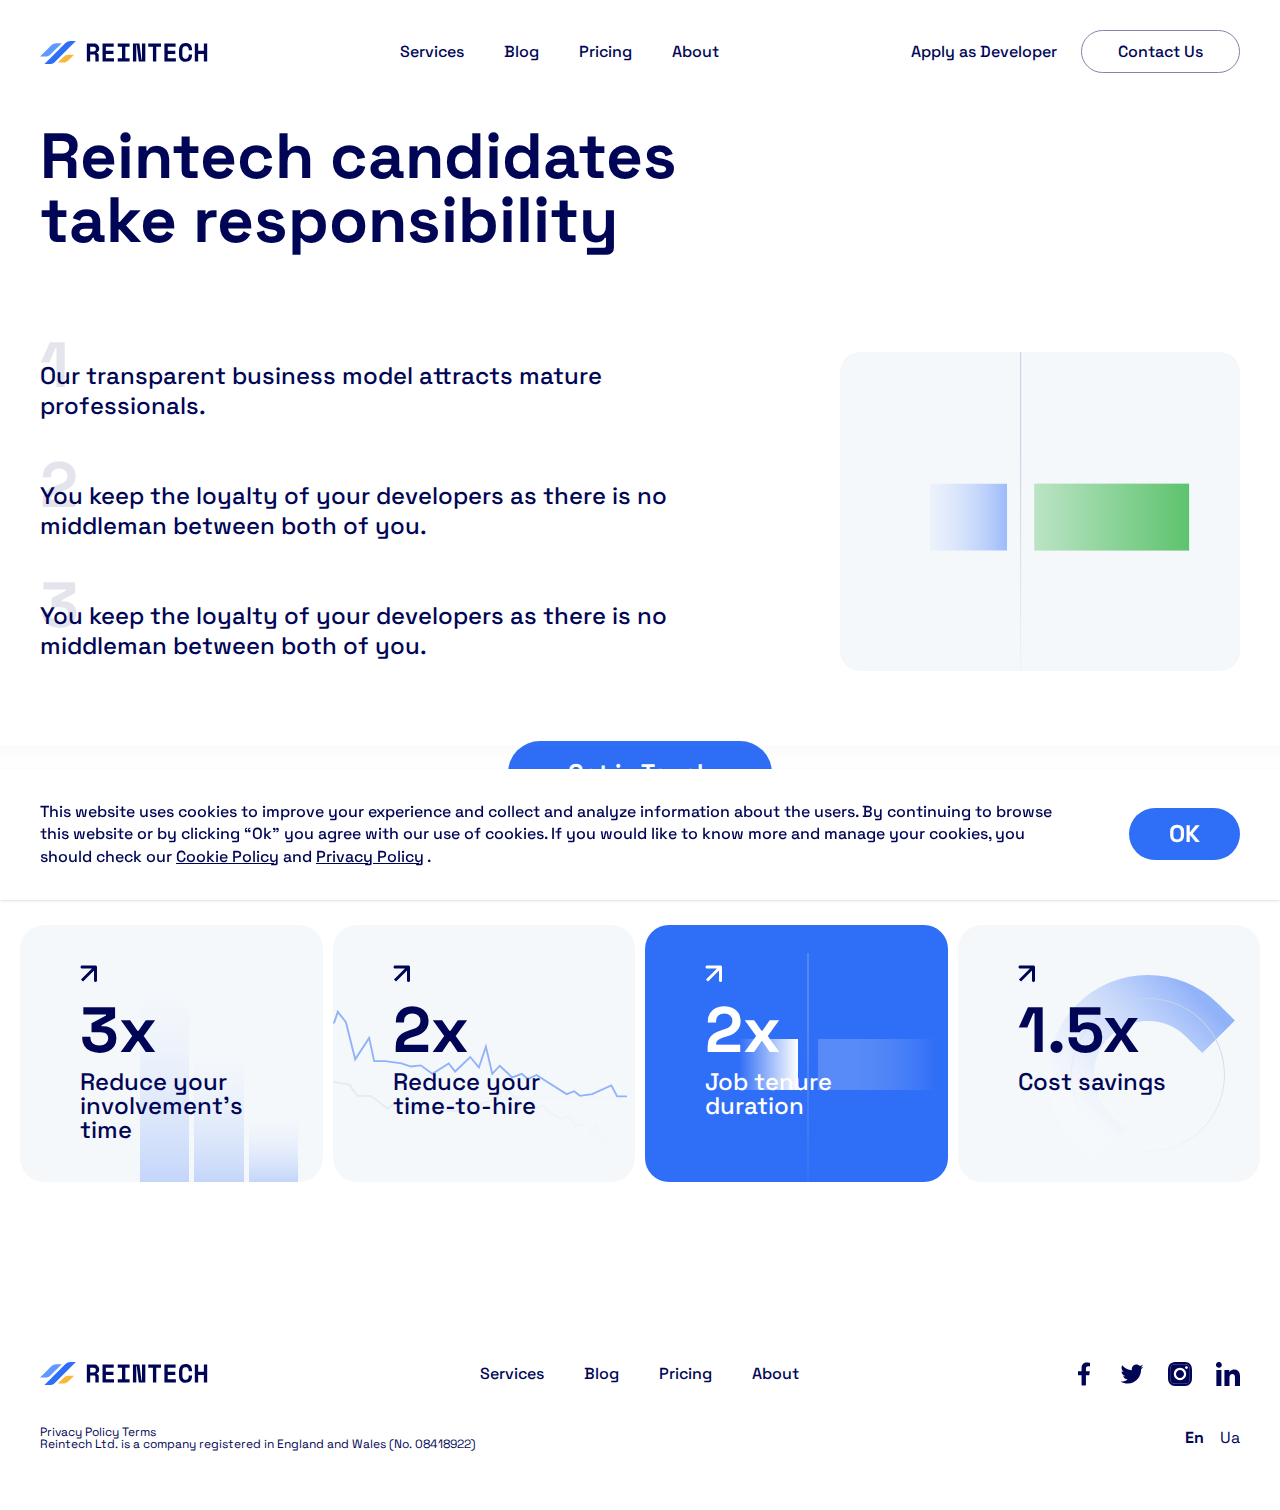
==== commit a5863a7f: "fixes" ====
--- a/src/2xJ.html
+++ b/src/2xJ.html
@@ -23,7 +23,7 @@
 			<div id="overlay" class="overlay duration-300"></div>
 			<!-- Header -->
 			<header class="z-30">
-				<div class="container">
+				<div class="container-xl container">
 					<div
 						class="flex items-center justify-between py-10 sm:justify-center sm:py-5"
 					>
@@ -321,7 +321,7 @@
 				id="cookie"
 				class="fixed bottom-0 left-0 right-0 z-20 hidden animate-fadeIn bg-white shadow after:absolute after:-top-[23px] after:left-0 after:h-6 after:w-full after:bg-[linear-gradient(180deg,#193E63_0%,rgba(25,62,99,0.00)_100%)] after:opacity-[0.02]"
 			>
-				<div class="container">
+				<div class="container-xl container">
 					<div
 						class="flex items-center justify-between gap-[50px] py-8 md:py-6 sm:flex-col sm:items-start sm:justify-start sm:gap-5"
 					>
@@ -342,7 +342,7 @@
 			</div>
 			<!-- Footer -->
 			<footer class="py-[60px] sm:py-[50px]">
-				<div class="container">
+				<div class="container-xl container">
 					<div
 						class="grid grid-cols-3 justify-between gap-10 sm:grid-cols-2 xs:grid-cols-1"
 					>
@@ -354,7 +354,7 @@
 						<!-- Footer menu -->
 						<ul
 							id="menu"
-							class="z-10 flex animate-fadeIn items-center gap-10 md:order-2 md:gap-5 sm:order-3 sm:gap-4"
+							class="z-10 flex animate-fadeIn items-center justify-center gap-10 md:order-2 md:gap-5 sm:order-3 sm:gap-4"
 						>
 							<!-- Menu Item -->
 							<li>
--- a/src/css/output.css
+++ b/src/css/output.css
@@ -586,7 +586,7 @@
 }
 
 .container {
-  max-width: 1240px;
+  max-width: 1240px !important;
 }
 
 body {
@@ -748,7 +748,13 @@
   padding-left: 20px;
 }
 
-/* Container Big */
+@media (min-width: 1840px) {
+  .container {
+    max-width: 1840px;
+  }
+}
+
+/* Containers  */
 
 .container-big {
   margin-left: auto;
@@ -758,10 +764,23 @@
   padding-right: 1.25rem;
 }
 
+.container-xl {
+  margin-left: auto;
+  margin-right: auto;
+  width: 100%;
+}
+
+@media (min-width: 1840px) {
+  .container-xl {
+    max-width: 1840px !important;
+  }
+}
+
 /* Hero Box */
 
 .hero-box {
   position: relative;
+  margin-bottom: 10px;
   display: flex;
   height: 240px;
   width: 300px;
@@ -777,6 +796,17 @@
   transition-property: all;
   transition-timing-function: cubic-bezier(0.4, 0, 0.2, 1);
   transition-duration: 150ms;
+}
+
+@media (min-width: 1840px) {
+  .hero-box {
+    height: 320px;
+    width: 400px;
+    padding-left: 53px;
+    padding-right: 53px;
+    padding-top: 66px;
+    padding-bottom: 53px;
+  }
 }
 
 /* Button */
@@ -926,14 +956,6 @@
   }
 }
 
-.visible {
-  visibility: visible;
-}
-
-.static {
-  position: static;
-}
-
 .fixed {
   position: fixed;
 }
@@ -1085,6 +1107,11 @@
   margin-bottom: 180px;
 }
 
+.my-\[280px\] {
+  margin-top: 280px;
+  margin-bottom: 280px;
+}
+
 .-mt-4 {
   margin-top: -1rem;
 }
@@ -1105,10 +1132,6 @@
   margin-bottom: 0.75rem;
 }
 
-.mb-5 {
-  margin-bottom: 1.25rem;
-}
-
 .mb-\[60px\] {
   margin-bottom: 60px;
 }
@@ -1197,10 +1220,6 @@
   margin-top: 111px;
 }
 
-.mt-\[115px\] {
-  margin-top: 115px;
-}
-
 .mt-\[127px\] {
   margin-top: 127px;
 }
@@ -1245,14 +1264,6 @@
   display: block;
 }
 
-.inline-block {
-  display: inline-block;
-}
-
-.inline {
-  display: inline;
-}
-
 .flex {
   display: flex;
 }
@@ -1439,6 +1450,10 @@
 
 .max-w-\[765px\] {
   max-width: 765px;
+}
+
+.max-w-\[775px\] {
+  max-width: 775px;
 }
 
 .max-w-\[808px\] {
@@ -1505,10 +1520,6 @@
   transform: translate(var(--tw-translate-x), var(--tw-translate-y)) rotate(var(--tw-rotate)) skewX(var(--tw-skew-x)) skewY(var(--tw-skew-y)) scaleX(var(--tw-scale-x)) scaleY(var(--tw-scale-y));
 }
 
-.transform {
-  transform: translate(var(--tw-translate-x), var(--tw-translate-y)) rotate(var(--tw-rotate)) skewX(var(--tw-skew-x)) skewY(var(--tw-skew-y)) scaleX(var(--tw-scale-x)) scaleY(var(--tw-scale-y));
-}
-
 @keyframes fade-in {
   from {
     opacity: 0;
@@ -1619,6 +1630,10 @@
   gap: 160px;
 }
 
+.gap-\[18px\] {
+  gap: 18px;
+}
+
 .gap-\[30px\] {
   gap: 30px;
 }
@@ -1641,18 +1656,6 @@
 
 .gap-\[70px\] {
   gap: 70px;
-}
-
-.gap-\[0px\] {
-  gap: 0px;
-}
-
-.gap-\[20px\] {
-  gap: 20px;
-}
-
-.gap-\[18px\] {
-  gap: 18px;
 }
 
 .gap-x-\[110px\] {
@@ -1749,6 +1752,10 @@
   background-color: rgba(209,220,232,0.60);
 }
 
+.bg-\[rgba\(246\2c 249\2c 252\2c 0\.60\)\] {
+  background-color: rgba(246,249,252,0.60);
+}
+
 .bg-blue-shadow {
   --tw-bg-opacity: 1;
   background-color: rgb(245 248 251 / var(--tw-bg-opacity));
@@ -1779,17 +1786,9 @@
   background-color: rgb(255 255 255 / var(--tw-bg-opacity));
 }
 
-.bg-\[rgba\(246\2c 249\2c 252\2c 0\.60\)\] {
-  background-color: rgba(246,249,252,0.60);
-}
-
-.bg-\[\#F6F9FC99\] {
-  background-color: #F6F9FC99;
-}
-
-.bg-red-300 {
+.bg-red-600 {
   --tw-bg-opacity: 1;
-  background-color: rgb(252 165 165 / var(--tw-bg-opacity));
+  background-color: rgb(220 38 38 / var(--tw-bg-opacity));
 }
 
 .bg-\[url\(\'\.\.\/img\/partners\.jpg\'\)\] {
@@ -2098,20 +2097,12 @@
   outline-offset: 2px;
 }
 
-.outline {
-  outline-style: solid;
-}
-
 .ring-0 {
   --tw-ring-offset-shadow: var(--tw-ring-inset) 0 0 0 var(--tw-ring-offset-width) var(--tw-ring-offset-color);
   --tw-ring-shadow: var(--tw-ring-inset) 0 0 0 calc(0px + var(--tw-ring-offset-width)) var(--tw-ring-color);
   box-shadow: var(--tw-ring-offset-shadow), var(--tw-ring-shadow), var(--tw-shadow, 0 0 #0000);
 }
 
-.filter {
-  filter: var(--tw-blur) var(--tw-brightness) var(--tw-contrast) var(--tw-grayscale) var(--tw-hue-rotate) var(--tw-invert) var(--tw-saturate) var(--tw-sepia) var(--tw-drop-shadow);
-}
-
 .backdrop-blur-\[50px\] {
   --tw-backdrop-blur: blur(50px);
   -webkit-backdrop-filter: var(--tw-backdrop-blur) var(--tw-backdrop-brightness) var(--tw-backdrop-contrast) var(--tw-backdrop-grayscale) var(--tw-backdrop-hue-rotate) var(--tw-backdrop-invert) var(--tw-backdrop-opacity) var(--tw-backdrop-saturate) var(--tw-backdrop-sepia);
@@ -2142,11 +2133,7 @@
 
 /* ======================================  Other Styles ====================================== */
 
-.hero-box {
-  width: 322px;
-  margin-bottom: 10px;
-  transition: all 1s ease;
-}
+/* Hero Box Styles */
 
 .ml-left-boxes .hero-box {
   margin-left: auto;
@@ -2158,58 +2145,117 @@
   padding: 2.5rem;
 }
 
-#hero-box-1.hero-box.active,
-#hero-box-4.hero-box.active,
-#tab-hero-box-1.hero-box.active,
-#tab-hero-box-4.hero-box.active,
-#mob-hero-box-1.hero-box.active,
+@media (min-width: 1840px) {
+  .hero-box.active {
+    width: 550px;
+  }
+}
+
+/* Hero Box 1 */
+
+#hero-box-1.hero-box.active {
+  height: 510px;
+}
+
+@media (min-width: 1840px) {
+  #hero-box-1.hero-box.active {
+    height: 500px;
+  }
+}
+
+#tab-hero-box-1.hero-box.active {
+  height: 420px;
+}
+
+#mob-hero-box-1.hero-box.active {
+  height: auto;
+}
+
+/* Hero Box 2 */
+
+#hero-box-2.hero-box.active {
+  height: 420px;
+}
+
+@media (min-width: 1840px) {
+  #hero-box-2.hero-box.active {
+    height: 430px;
+  }
+}
+
+#tab-hero-box-2.hero-box.active {
+  height: 420px;
+}
+
+#mob-hero-box-2.hero-box.active {
+  height: auto;
+}
+
+/* Hero Box 3 */
+
+#hero-box-3.hero-box.active {
+  height: 380px;
+}
+
+@media (min-width: 1840px) {
+  #hero-box-3.hero-box.active {
+    height: 360px;
+  }
+}
+
+#tab-hero-box-3.hero-box.active {
+  height: 380px;
+}
+
+#mob-hero-box-3.hero-box.active {
+  height: auto;
+}
+
+/* Hero Box 4 */
+
+#hero-box-4.hero-box.active {
+  height: 540px;
+}
+
+#tab-hero-box-4.hero-box.active {
+  height: 540px;
+}
+
 #mob-hero-box-4.hero-box.active {
-  height: 520px;
-}
-
-#hero-box-2.hero-box.active,
-#hero-box-3.hero-box.active,
-#tab-hero-box-2.hero-box.active,
-#tab-hero-box-3.hero-box.active,
-#mob-hero-box-2.hero-box.active,
-#mob-hero-box-3.hero-box.active {
-  height: 420px;
-}
-
-@media screen and (min-width: 1025px) {
+  height: auto;
+}
+
+@media screen and (min-width: 992px) {
   .desk-view {
     display: flex;
   }
 }
 
-@media screen and (min-width: 576px) and (max-width: 1024px) {
+@media (max-width: 991.99px) {
   .tab-view {
     display: block;
   }
 
   .tab-view .hero-box {
-    width: 46%;
+    width: 47.9%;
     margin: 5px;
     margin-top: 0;
   }
 
   .tab-view .hero-box.active {
     width: 100%;
-  }
-}
-
-@media screen and (min-width: 200px) and (max-width: 600px) {
-  #hero-box-1.hero-box.active,
-	#hero-box-4.hero-box.active,
-	#tab-hero-box-1.hero-box.active,
-	#tab-hero-box-4.hero-box.active,
-	#mob-hero-box-1.hero-box.active,
-	#mob-hero-box-4.hero-box.active {
-    height: 600px;
+    height: auto !important;
+  }
+}
+
+@media (max-width: 767.99px) {
+  .tab-view {
+    display: none;
   }
 
   .mob-view {
     display: block;
+    width: 100%;
   }
 
   .mob-view .hero-box {
@@ -2222,12 +2268,6 @@
   width: -moz-fit-content;
   width: fit-content;
   margin-bottom: 50px;
-}
-
-@media (max-width: 991.99px) {
-  .swiper-pagination .swiper-pagination-bullet {
-    width: 60px;
-  }
 }
 
 /* Swiper */
@@ -2243,6 +2283,26 @@
 .swiper-pagination .swiper-pagination-bullet-active {
   background: #d3dde9;
 }
+
+@media (max-width: 991.99px) {
+  .swiper-pagination .swiper-pagination-bullet {
+    width: 60px;
+  }
+}
+
+@media (max-width: 767.99px) {
+  .swiper-pagination .swiper-pagination-bullet {
+    width: 25px;
+  }
+}
+
+@media (max-width: 374.99px) {
+  .swiper-pagination .swiper-pagination-bullet {
+    width: 20px;
+  }
+}
+
+/* Marquee */
 
 .marquee {
   --gap: 60px;
@@ -2263,11 +2323,11 @@
 }
 
 .marquee__content-left {
-  animation: 10s scrollToLeft infinite linear;
+  animation: 20s scrollToLeft infinite linear;
 }
 
 .marquee__content-right {
-  animation: 10s scrollToRight infinite linear reverse;
+  animation: 20s scrollToRight infinite linear reverse;
 }
 
 @keyframes scrollToLeft {
@@ -2478,6 +2538,254 @@
   color: rgb(255 255 255 / var(--tw-text-opacity));
 }
 
+@media (min-width: 1840px) {
+  .xl\:left-\[136px\] {
+    left: 136px;
+  }
+
+  .xl\:left-\[97px\] {
+    left: 97px;
+  }
+
+  .xl\:top-1\/2 {
+    top: 50%;
+  }
+
+  .xl\:left-\[40\%\] {
+    left: 40%;
+  }
+
+  .xl\:ml-auto {
+    margin-left: auto;
+  }
+
+  .xl\:mt-8 {
+    margin-top: 2rem;
+  }
+
+  .xl\:-mt-\[126px\] {
+    margin-top: -126px;
+  }
+
+  .xl\:-mt-\[136px\] {
+    margin-top: -136px;
+  }
+
+  .xl\:-mt-\[156px\] {
+    margin-top: -156px;
+  }
+
+  .xl\:-mt-\[186px\] {
+    margin-top: -186px;
+  }
+
+  .xl\:-mt-\[196px\] {
+    margin-top: -196px;
+  }
+
+  .xl\:-mt-\[198px\] {
+    margin-top: -198px;
+  }
+
+  .xl\:mt-\[155px\] {
+    margin-top: 155px;
+  }
+
+  .xl\:mt-\[255px\] {
+    margin-top: 255px;
+  }
+
+  .xl\:mt-0 {
+    margin-top: 0px;
+  }
+
+  .xl\:mt-\[300px\] {
+    margin-top: 300px;
+  }
+
+  .xl\:-mt-\[240px\] {
+    margin-top: -240px;
+  }
+
+  .xl\:-mt-\[280px\] {
+    margin-top: -280px;
+  }
+
+  .xl\:mt-\[74px\] {
+    margin-top: 74px;
+  }
+
+  .xl\:mt-\[144px\] {
+    margin-top: 144px;
+  }
+
+  .xl\:mt-\[0\] {
+    margin-top: 0;
+  }
+
+  .xl\:mt-\[160px\] {
+    margin-top: 160px;
+  }
+
+  .xl\:mt-\[-74px\] {
+    margin-top: -74px;
+  }
+
+  .xl\:-mt-\[180px\] {
+    margin-top: -180px;
+  }
+
+  .xl\:-mt-\[120px\] {
+    margin-top: -120px;
+  }
+
+  .xl\:-mt-\[110px\] {
+    margin-top: -110px;
+  }
+
+  .xl\:-mt-\[100px\] {
+    margin-top: -100px;
+  }
+
+  .xl\:mt-\[200px\] {
+    margin-top: 200px;
+  }
+
+  .xl\:mt-\[400px\] {
+    margin-top: 400px;
+  }
+
+  .xl\:block {
+    display: block;
+  }
+
+  .xl\:h-auto {
+    height: auto;
+  }
+
+  .xl\:h-\[1000px\] {
+    height: 1000px;
+  }
+
+  .xl\:h-\[820px\] {
+    height: 820px;
+  }
+
+  .xl\:h-\[810px\] {
+    height: 810px;
+  }
+
+  .xl\:h-\[780px\] {
+    height: 780px;
+  }
+
+  .xl\:h-\[720px\] {
+    height: 720px;
+  }
+
+  .xl\:w-full {
+    width: 100%;
+  }
+
+  .xl\:max-w-\[210px\] {
+    max-width: 210px;
+  }
+
+  .xl\:max-w-\[267px\] {
+    max-width: 267px;
+  }
+
+  .xl\:max-w-\[270px\] {
+    max-width: 270px;
+  }
+
+  .xl\:max-w-\[556px\] {
+    max-width: 556px;
+  }
+
+  .xl\:max-w-\[680px\] {
+    max-width: 680px;
+  }
+
+  .xl\:max-w-\[682px\] {
+    max-width: 682px;
+  }
+
+  .xl\:max-w-\[800px\] {
+    max-width: 800px;
+  }
+
+  .xl\:max-w-\[438px\] {
+    max-width: 438px;
+  }
+
+  .xl\:max-w-\[886px\] {
+    max-width: 886px;
+  }
+
+  .xl\:max-w-\[218px\] {
+    max-width: 218px;
+  }
+
+  .xl\:max-w-\[213px\] {
+    max-width: 213px;
+  }
+
+  .xl\:max-w-\[1170px\] {
+    max-width: 1170px;
+  }
+
+  .xl\:-translate-y-1\/2 {
+    --tw-translate-y: -50%;
+    transform: translate(var(--tw-translate-x), var(--tw-translate-y)) rotate(var(--tw-rotate)) skewX(var(--tw-skew-x)) skewY(var(--tw-skew-y)) scaleX(var(--tw-scale-x)) scaleY(var(--tw-scale-y));
+  }
+
+  .xl\:translate-y-\[74px\] {
+    --tw-translate-y: 74px;
+    transform: translate(var(--tw-translate-x), var(--tw-translate-y)) rotate(var(--tw-rotate)) skewX(var(--tw-skew-x)) skewY(var(--tw-skew-y)) scaleX(var(--tw-scale-x)) scaleY(var(--tw-scale-y));
+  }
+
+  .xl\:grid-cols-4 {
+    grid-template-columns: repeat(4, minmax(0, 1fr));
+  }
+
+  .xl\:items-center {
+    align-items: center;
+  }
+
+  .xl\:object-cover {
+    -o-object-fit: cover;
+       object-fit: cover;
+  }
+
+  .xl\:px-\[60px\] {
+    padding-left: 60px;
+    padding-right: 60px;
+  }
+
+  .xl\:py-\[85px\] {
+    padding-top: 85px;
+    padding-bottom: 85px;
+  }
+
+  .xl\:pl-\[60px\] {
+    padding-left: 60px;
+  }
+
+  .xl\:text-4xl {
+    font-size: 2.25rem;
+    line-height: 2.5rem;
+  }
+
+  .xl\:text-\[32px\] {
+    font-size: 32px;
+  }
+
+  .xl\:text-\[96px\] {
+    font-size: 96px;
+  }
+}
+
 @media (max-width: 1349.99px) {
   .lg\:ml-0 {
     margin-left: 0px;
@@ -2521,6 +2829,10 @@
     order: 5;
   }
 
+  .md\:order-6 {
+    order: 6;
+  }
+
   .md\:col-span-2 {
     grid-column: span 2 / span 2;
   }
@@ -2607,6 +2919,30 @@
     height: auto;
   }
 
+  .md\:w-\[219px\] {
+    width: 219px;
+  }
+
+  .md\:w-\[224px\] {
+    width: 224px;
+  }
+
+  .md\:w-\[256px\] {
+    width: 256px;
+  }
+
+  .md\:w-\[304px\] {
+    width: 304px;
+  }
+
+  .md\:w-\[413px\] {
+    width: 413px;
+  }
+
+  .md\:w-\[95px\] {
+    width: 95px;
+  }
+
   .md\:w-full {
     width: 100%;
   }
@@ -2870,6 +3206,30 @@
     width: 100px;
   }
 
+  .sm\:w-\[124px\] {
+    width: 124px;
+  }
+
+  .sm\:w-\[126px\] {
+    width: 126px;
+  }
+
+  .sm\:w-\[145px\] {
+    width: 145px;
+  }
+
+  .sm\:w-\[172px\] {
+    width: 172px;
+  }
+
+  .sm\:w-\[233px\] {
+    width: 233px;
+  }
+
+  .sm\:w-\[53px\] {
+    width: 53px;
+  }
+
   .sm\:max-w-\[175px\] {
     max-width: 175px;
   }
@@ -3056,8 +3416,16 @@
     margin-left: 0px;
   }
 
+  .xs\:mt-\[155px\] {
+    margin-top: 155px;
+  }
+
   .xs\:h-\[240px\] {
     height: 240px;
+  }
+
+  .xs\:h-auto {
+    height: auto;
   }
 
   .xs\:max-h-\[100px\] {
